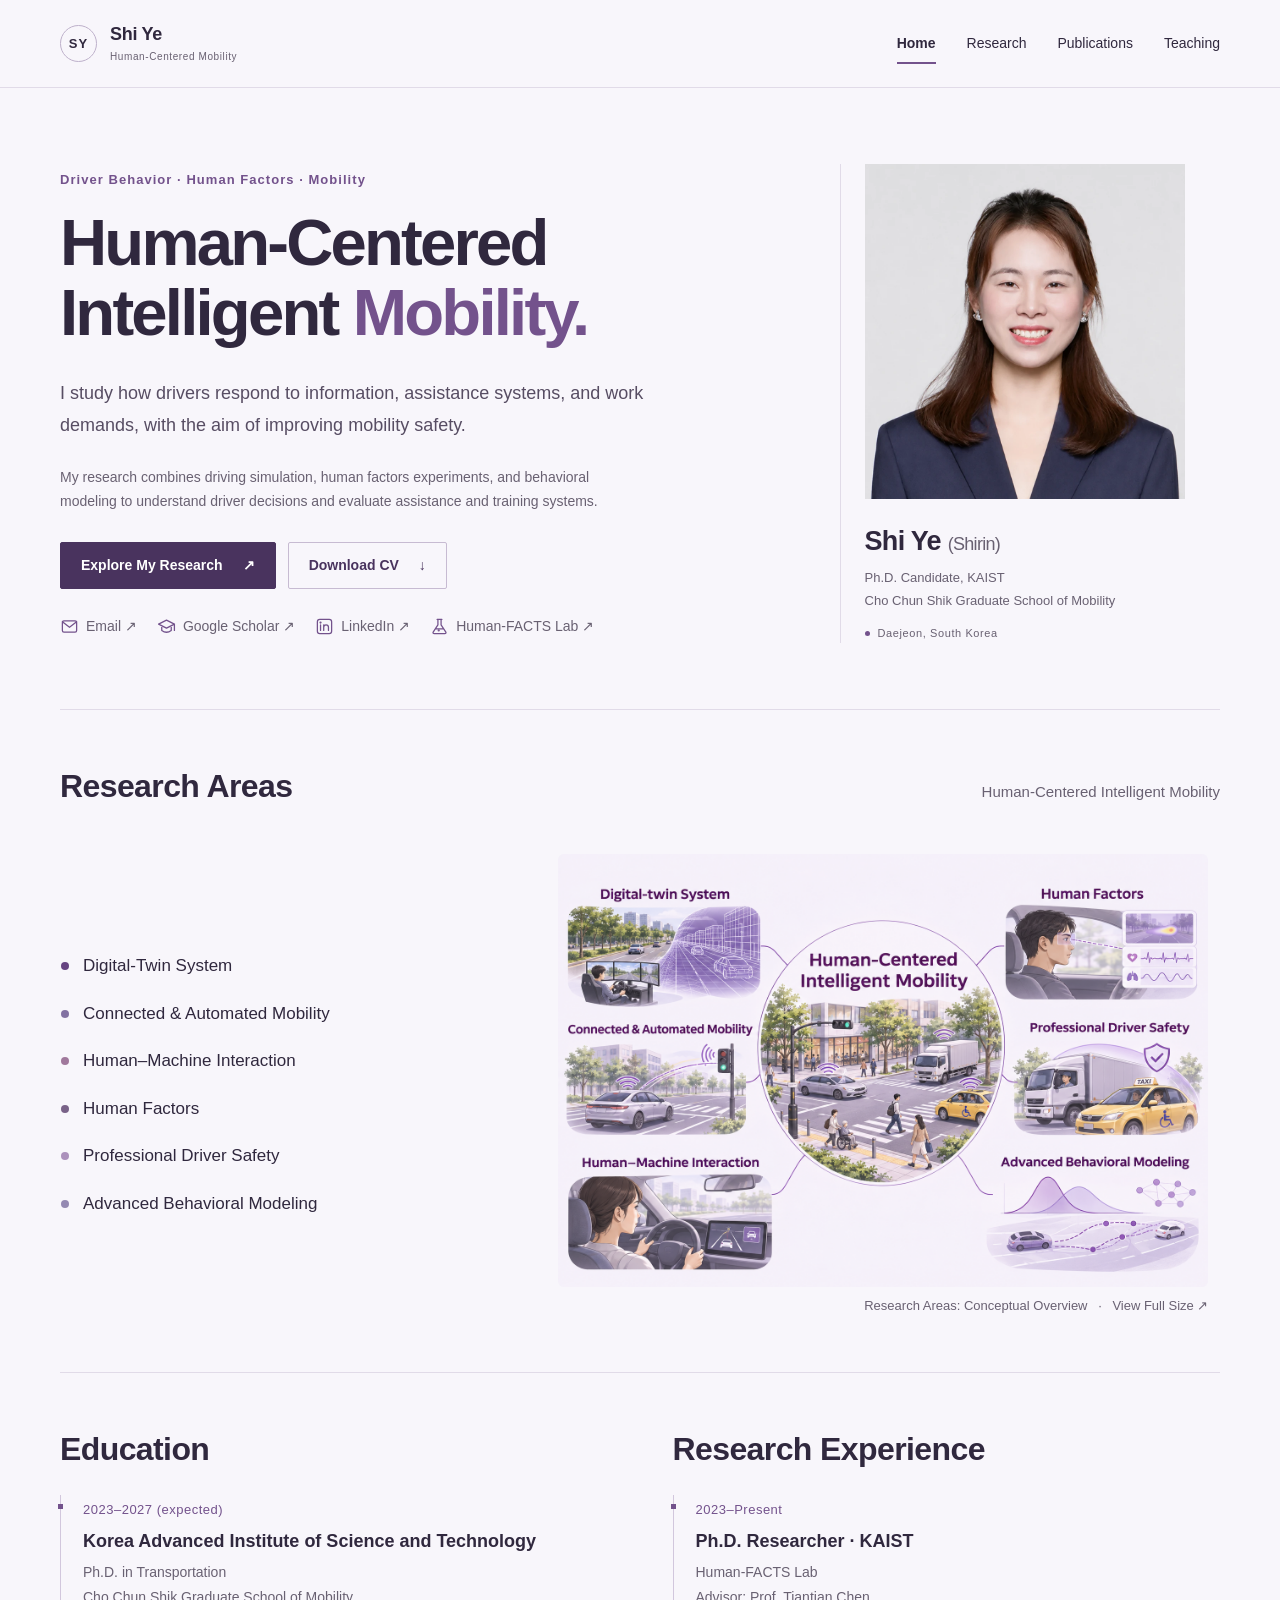
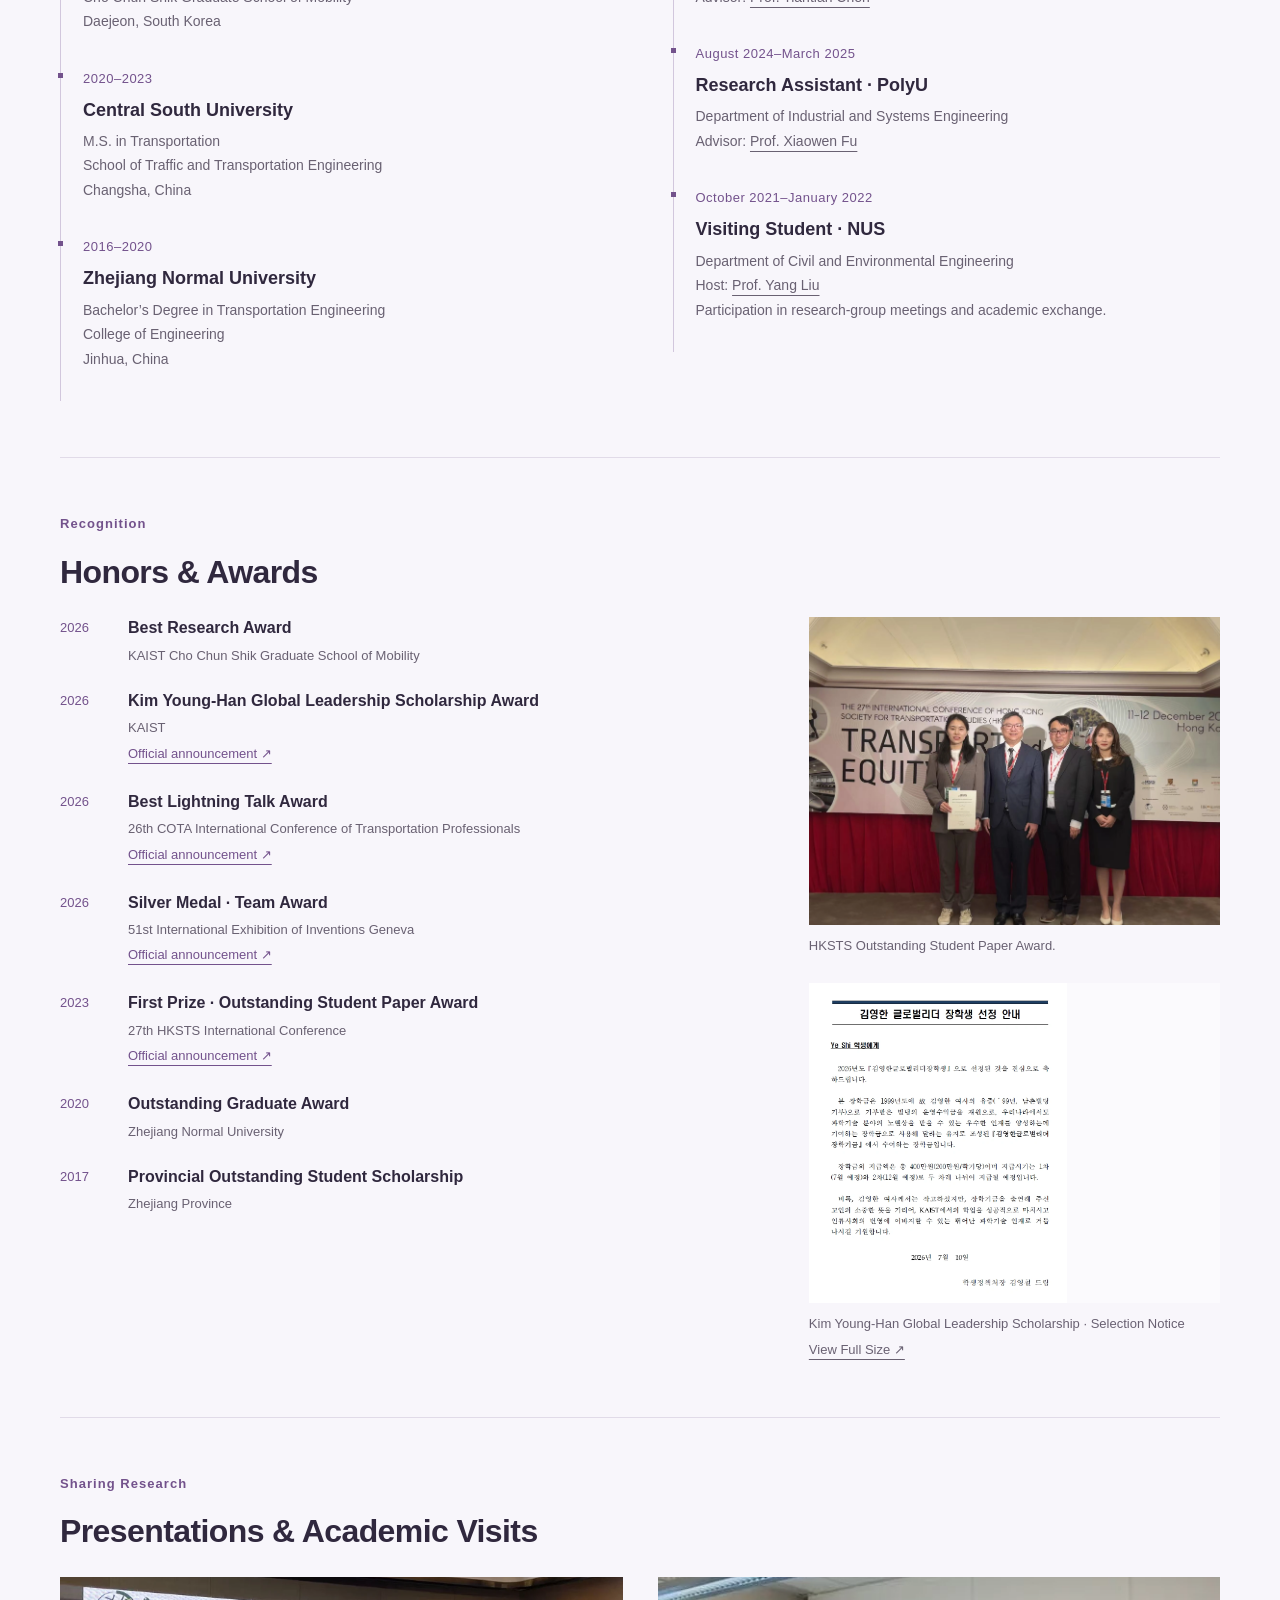
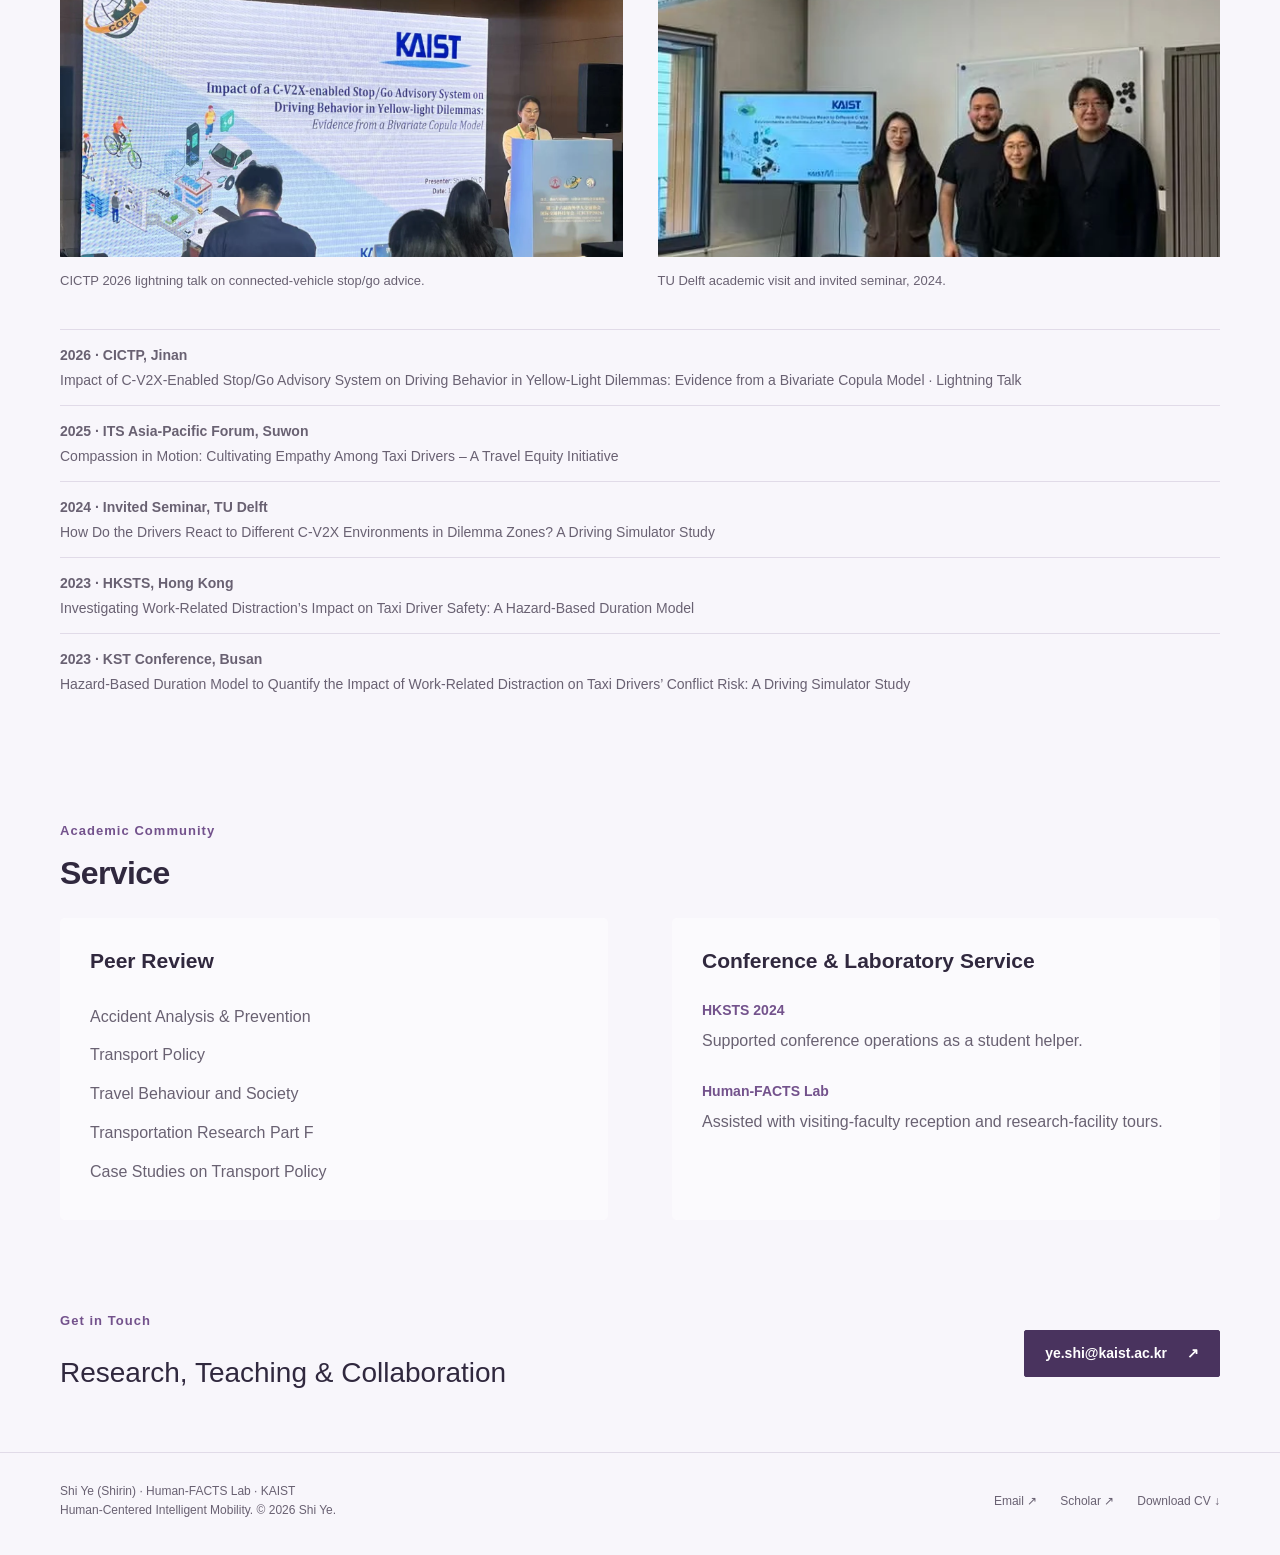
==== index.html @ b9cf2ae4 "Publish academic website" ====
<!doctype html>
<html lang="en"><head><meta charset="utf-8"><meta name="viewport" content="width=device-width,initial-scale=1"><meta name="description" content="Shi Ye (Shirin), Ph.D. candidate at KAIST. Research on driver behavior, human factors, driving simulation, and intelligent mobility."><meta name="theme-color" content="#49335e"><title>Human-Centered Intelligent Mobility | Shi Ye</title><link rel="icon" href="favicon.svg" type="image/svg+xml"><link rel="stylesheet" href="styles.css?v=20261110b"><script src="site.js?v=content20261110" defer></script></head><body><a href="#main" class="skip">Skip to content</a><header class="site-header"><div class="container nav-inner"><a class="brand" href="index.html" aria-label="Shi Ye — Home"><span class="brand-mark" aria-hidden="true">SY</span><span>Shi Ye <small>Human-Centered Mobility</small></span></a><button class="menu-toggle" aria-expanded="false" aria-controls="main-nav">Menu</button><nav class="nav-links" id="main-nav" aria-label="Main navigation"><a href="index.html" aria-current="page">Home</a><a href="research.html">Research</a><a href="publications.html">Publications</a><a href="teaching.html">Teaching</a></nav></div></header><main class="container" id="main">




<section class="hero"><div><p class="eyebrow">Driver Behavior · Human Factors · Mobility</p><h1>Human-Centered<br>Intelligent <span>Mobility.</span></h1><p class="lead">I study how drivers respond to information, assistance systems, and work demands, with the aim of improving mobility safety.</p><p class="context">My research combines driving simulation, human factors experiments, and behavioral modeling to understand driver decisions and evaluate assistance and training systems.</p><div class="actions"><a class="button" href="research.html">Explore My Research <span aria-hidden="true">↗</span></a><a class="button secondary" href="assets/documents/shi-ye-cv.pdf" download>Download CV <span aria-hidden="true">↓</span></a></div><div class="socials"><a href="mailto:ye.shi@kaist.ac.kr"><svg xmlns="http://www.w3.org/2000/svg" viewbox="0 0 24 24" fill="none" stroke="currentColor" stroke-width="1.6" stroke-linecap="round" stroke-linejoin="round" aria-hidden="true"><rect x="3" y="5" width="18" height="14" rx="2"></rect><path d="m3 6 9 7 9-7"></path></svg>Email ↗</a><a class="" href="https://scholar.google.com/citations?user=i1Y-JIEAAAAJ&amp;hl=zh-CN" target="_blank" rel="noopener noreferrer"><svg xmlns="http://www.w3.org/2000/svg" viewbox="0 0 24 24" fill="none" stroke="currentColor" stroke-width="1.6" stroke-linecap="round" stroke-linejoin="round" aria-hidden="true"><path d="m2 9 10-5 10 5-10 5-10-5Zm4 2v6c4 3 8 3 12 0v-6M22 9v8"></path></svg>Google Scholar ↗</a><a class="" href="https://www.linkedin.com/in/shi-ye-5174b0290/" target="_blank" rel="noopener noreferrer"><svg xmlns="http://www.w3.org/2000/svg" viewbox="0 0 24 24" fill="none" stroke="currentColor" stroke-width="1.6" stroke-linecap="round" stroke-linejoin="round" aria-hidden="true"><rect x="3" y="3" width="18" height="18" rx="3"></rect><path d="M7 10v7M11 17v-7m0 3c0-4 6-4 6 0v4"></path><circle cx="7" cy="7" r=".6"></circle></svg>LinkedIn ↗</a><a class="" href="https://human-facts.kaist.ac.kr/" target="_blank" rel="noopener noreferrer"><svg xmlns="http://www.w3.org/2000/svg" viewbox="0 0 24 24" fill="none" stroke="currentColor" stroke-width="1.6" stroke-linecap="round" stroke-linejoin="round" aria-hidden="true"><path d="M9 3h6M10 3v7L4 19c-.6 1 .1 2 1.3 2h13.4c1.2 0 1.9-1 1.3-2l-6-9V3M7 15h10"></path><circle cx="11" cy="17" r=".6"></circle></svg>Human-FACTS Lab ↗</a></div></div><aside class="profile"><div class="portrait-wrap"><img src="assets/images/portrait.webp" alt="Portrait of Shi Ye" class="" loading="eager" decoding="async"></div><div><h2>Shi Ye <span>(Shirin)</span></h2><p>Ph.D. Candidate, KAIST<br>Cho Chun Shik Graduate School of Mobility</p><p class="place"><span class="dot" aria-hidden="true"></span> Daejeon, South Korea</p></div></aside></section>




<section class="section research-areas" id="research-areas"><div class="research-areas-heading"><h2>Research Areas</h2><p>Human-Centered Intelligent Mobility</p></div><div class="research-overview-layout"><ul class="research-keywords"><li>Digital-Twin System</li><li>Connected &amp; Automated Mobility</li><li>Human–Machine Interaction</li><li>Human Factors</li><li>Professional Driver Safety</li><li>Advanced Behavioral Modeling</li></ul><figure class="research-concept"><a href="assets/images/research-areas-concept.png" target="_blank" aria-label="View research areas concept illustration at full size"><img src="assets/images/research-areas-concept.png" width="1536" height="1024" alt="Human-Centered Intelligent Mobility connects six research areas: Digital-Twin System, Connected &amp; Automated Mobility, Human–Machine Interaction, Human Factors, Professional Driver Safety, and Advanced Behavioral Modeling." loading="lazy" decoding="async"></a><figcaption>Research Areas: Conceptual Overview <span aria-hidden="true">·</span> <a href="assets/images/research-areas-concept.png" target="_blank">View Full Size ↗</a></figcaption></figure></div></section><section class="bio-columns" id="background"><div><h2>Education</h2><div class="cv-item"><time>2023–2027 (expected)</time><h3>Korea Advanced Institute of Science and Technology</h3><p>Ph.D. in Transportation<br>Cho Chun Shik Graduate School of Mobility<br>Daejeon, South Korea</p></div><div class="cv-item"><time>2020–2023</time><h3>Central South University</h3><p>M.S. in Transportation<br>School of Traffic and Transportation Engineering<br>Changsha, China</p></div><div class="cv-item"><time>2016–2020</time><h3>Zhejiang Normal University</h3><p>Bachelor’s Degree in Transportation Engineering<br>College of Engineering<br>Jinhua, China</p></div></div><div><h2>Research Experience</h2><div class="cv-item"><time>2023–Present</time><h3>Ph.D. Researcher · KAIST</h3><p>Human-FACTS Lab<br>Advisor: <a class="" href="https://scholar.google.com/citations?user=eM80MG4AAAAJ&amp;hl=zh-CN" target="_blank" rel="noopener noreferrer">Prof. Tiantian Chen</a></p></div><div class="cv-item"><time>August 2024–March 2025</time><h3>Research Assistant · PolyU</h3><p>Department of Industrial and Systems Engineering<br>Advisor: <a class="" href="https://scholar.google.com/citations?user=xgHasy0AAAAJ&amp;hl=en" target="_blank" rel="noopener noreferrer">Prof. Xiaowen Fu</a></p></div><div class="cv-item"><time>October 2021–January 2022</time><h3>Visiting Student · NUS</h3><p>Department of Civil and Environmental Engineering<br>Host: <a class="" href="https://cde.nus.edu.sg/cee/staff/liu-yang/" target="_blank" rel="noopener noreferrer">Prof. Yang Liu</a><br>Participation in research-group meetings and academic exchange.</p></div></div></section>




<section class="about-section"><p class="eyebrow">Recognition</p><h2>Honors &amp; Awards</h2><div class="award-layout"><div><div class="award"><time>2026</time><div><h3>Best Research Award</h3><p>KAIST Cho Chun Shik Graduate School of Mobility</p></div></div><div class="award"><time>2026</time><div><h3>Kim Young-Han Global Leadership Scholarship Award</h3><p>KAIST</p><a class="" href="https://mo.kaist.ac.kr/en/news_event/human-facts-labs-ye-shi-selected-as-kim-young-han-global-leader-scholar/" target="_blank" rel="noopener noreferrer">Official announcement ↗</a></div></div><div class="award"><time>2026</time><div><h3>Best Lightning Talk Award</h3><p>26th COTA International Conference of Transportation Professionals</p><a class="" href="https://mo.kaist.ac.kr/en/news_event/ye-shi-and-xu-zixuan-from-human-facts-lab-receive-best-lightning-talk-award-at-cictp-2026/" target="_blank" rel="noopener noreferrer">Official announcement ↗</a></div></div><div class="award"><time>2026</time><div><h3>Silver Medal · Team Award</h3><p>51st International Exhibition of Inventions Geneva</p><a class="" href="https://www.polyu.edu.hk/risud/news-and-events/news/2026/2026_03_17/" target="_blank" rel="noopener noreferrer">Official announcement ↗</a></div></div><div class="award"><time>2023</time><div><h3>First Prize · Outstanding Student Paper Award</h3><p>27th HKSTS International Conference</p><a class="" href="https://www.hksts.org/en/awards/1/" target="_blank" rel="noopener noreferrer">Official announcement ↗</a></div></div><div class="award"><time>2020</time><div><h3>Outstanding Graduate Award</h3><p>Zhejiang Normal University</p></div></div><div class="award"><time>2017</time><div><h3>Provincial Outstanding Student Scholarship</h3><p>Zhejiang Province</p></div></div></div><div class="award-evidence"><figure class="award-photo"><img src="assets/images/hksts.webp" alt="Shi Ye at the HKSTS Outstanding Student Paper Award presentation" class="" loading="lazy" decoding="async"><figcaption>HKSTS Outstanding Student Paper Award.</figcaption></figure><figure class="award-photo scholarship-photo"><a href="assets/images/kim-scholarship.webp" target="_blank"><img src="assets/images/kim-scholarship.webp" alt="KAIST notice of Ye Shi’s selection for the Kim Young-Han Global Leadership Scholarship" loading="lazy"></a><figcaption>Kim Young-Han Global Leadership Scholarship · Selection Notice <a href="assets/images/kim-scholarship.webp" target="_blank">View Full Size ↗</a></figcaption></figure></div></div></section>




<section class="about-section"><p class="eyebrow">Sharing Research</p><h2>Presentations &amp; Academic Visits</h2><div class="talk-grid"><figure><img src="assets/images/cota.webp" alt="Shi Ye presenting research on C-V2X stop/go advisory" class="" loading="lazy" decoding="async"><figcaption>CICTP 2026 lightning talk on connected-vehicle stop/go advice.</figcaption></figure><figure><img src="assets/images/delft.webp" alt="Academic visit to Delft University of Technology" class="" loading="lazy" decoding="async"><figcaption>TU Delft academic visit and invited seminar, 2024.</figcaption></figure></div><div class="talk-list"><p><strong>2026 · CICTP, Jinan</strong><br>Impact of C-V2X-Enabled Stop/Go Advisory System on Driving Behavior in Yellow-Light Dilemmas: Evidence from a Bivariate Copula Model · Lightning Talk</p><p><strong>2025 · ITS Asia-Pacific Forum, Suwon</strong><br>Compassion in Motion: Cultivating Empathy Among Taxi Drivers – A Travel Equity Initiative</p><p><strong>2024 · Invited Seminar, TU Delft</strong><br>How Do the Drivers React to Different C-V2X Environments in Dilemma Zones? A Driving Simulator Study</p><p><strong>2023 · HKSTS, Hong Kong</strong><br>Investigating Work-Related Distraction’s Impact on Taxi Driver Safety: A Hazard-Based Duration Model</p><p><strong>2023 · KST Conference, Busan</strong><br>Hazard-Based Duration Model to Quantify the Impact of Work-Related Distraction on Taxi Drivers’ Conflict Risk: A Driving Simulator Study</p></div></section>




<section class="about-section service-section" id="service"><p class="eyebrow">Academic Community</p><h2>Service</h2><div class="services"><div><h3>Peer Review</h3><ul><li>Accident Analysis &amp; Prevention</li><li>Transport Policy</li><li>Travel Behaviour and Society</li><li>Transportation Research Part F</li><li>Case Studies on Transport Policy</li></ul></div><div><h3>Conference &amp; Laboratory Service</h3><div class="service-entry"><h4>HKSTS 2024</h4><p>Supported conference operations as a student helper.</p></div><div class="service-entry"><h4>Human-FACTS Lab</h4><p>Assisted with visiting-faculty reception and research-facility tours.</p></div></div></div></section><section class="contact-strip"><div><p class="eyebrow">Get in Touch</p><h2>Research, Teaching &amp; Collaboration</h2></div><a class="button" href="mailto:ye.shi@kaist.ac.kr">ye.shi@kaist.ac.kr <span aria-hidden="true">↗</span></a></section></main><footer class="site-footer"><div class="container footer-inner"><div><p>Shi Ye (Shirin) · Human-FACTS Lab · KAIST</p><p>Human-Centered Intelligent Mobility. © 2026 Shi Ye.</p></div><div class="footer-links"><a href="mailto:ye.shi@kaist.ac.kr">Email ↗</a><a class="" href="https://scholar.google.com/citations?user=i1Y-JIEAAAAJ&amp;hl=zh-CN" target="_blank" rel="noopener noreferrer">Scholar ↗</a><a href="assets/documents/shi-ye-cv.pdf" download>Download CV ↓</a></div></div></footer></body></html>
---- styles.css ----
@charset "UTF-8";
:root{--ink:#30283e;--navy:#49335e;--muted:#696172;--teal:#73528c;--paper:#f8f6fb;--line:#e1dbe8;--wash:#eee8f3;--white:#fff;--max:1160px}
*{box-sizing:border-box}html{scroll-behavior:smooth;scroll-padding-top:110px}body{margin:0;background:var(--paper);color:var(--ink);font-family:"Segoe UI",Arial,sans-serif;font-size:16px;line-height:1.75;-webkit-font-smoothing:antialiased}a{color:inherit;text-underline-offset:5px}a:hover{color:var(--teal)}button,input{font:inherit}button,a,input{touch-action:manipulation}button{cursor:pointer}img,video{max-width:100%;display:block}button:focus-visible,a:focus-visible,input:focus-visible,summary:focus-visible{outline:3px solid var(--teal);outline-offset:5px}::selection{background:#ded0ee}.container{width:min(var(--max),calc(100% - 80px));margin:auto}.skip{position:fixed;top:-80px;left:20px;background:white;padding:10px;z-index:99}.skip:focus{top:10px}.site-header{height:88px;position:sticky;top:0;z-index:20;background:rgba(248,246,251,.97);border-bottom:1px solid var(--line);backdrop-filter:blur(14px)}.nav-inner{display:flex;align-items:center;justify-content:space-between;height:100%}.brand{display:flex;align-items:center;gap:13px;text-decoration:none;line-height:1.2;font-weight:650;font-size:18px;letter-spacing:-.3px}.brand-mark{height:37px;width:37px;display:grid;place-items:center;border:1px solid #bdb0ca;font-size:13px;letter-spacing:1px;border-radius:50%}.brand small{display:block;font-size:10px;letter-spacing:1.4px;font-weight:500;color:var(--muted);margin-top:5px}.nav-links{display:flex;gap:31px;align-items:center}.nav-links a{font-size:14px;text-decoration:none;position:relative;padding:11px 0}.nav-links a[aria-current=page]{font-weight:650}.nav-links a[aria-current=page]:after{content:"";position:absolute;height:2px;bottom:3px;left:0;right:0;background:var(--teal)}.menu-toggle{display:none;background:none;border:1px solid var(--line);padding:6px 13px}.eyebrow{font-size:11px;line-height:1.5;font-weight:650;letter-spacing:2.1px;text-transform:none;color:var(--teal);margin:0 0 24px}.hero{padding:76px 0 66px;display:grid;grid-template-columns:1.45fr .8fr;gap:90px;align-items:center}.hero h1{font-size:clamp(42px,5.1vw,68px);letter-spacing:-2.8px;line-height:1.08;font-weight:550;margin:0 0 28px}.hero h1 span{color:var(--teal)}.hero .lead{max-width:650px;font-size:18px;line-height:1.8;color:#574d63;margin-bottom:23px}.hero .context{font-size:14px;color:var(--muted);max-width:580px}.profile{position:relative;padding-left:24px;border-left:1px solid var(--line)}.portrait-wrap{background:#eee9f2;overflow:hidden;max-width:320px}.portrait-wrap img{width:100%;height:335px;object-fit:cover;object-position:50% 32%}.profile h2{font-size:27px;font-weight:550;letter-spacing:-.7px;margin:19px 0 2px}.profile h2 span{font-size:18px;color:var(--muted);font-weight:400}.profile p{font-size:13px;color:var(--muted);margin:0}.profile .place{display:flex;align-items:center;gap:8px;margin-top:11px;font-size:11px;letter-spacing:.6px}.dot{width:5px;height:5px;border-radius:50%;background:var(--teal)}.actions{display:flex;gap:12px;flex-wrap:wrap;margin-top:28px}.button{display:inline-flex;align-items:center;justify-content:center;gap:20px;padding:12px 20px;background:var(--navy);color:white;text-decoration:none;font-size:13px;font-weight:600;border:1px solid var(--navy);border-radius:2px}.button:hover{background:#634779;color:white}.button.secondary{background:transparent;color:var(--navy);border-color:#c7bbd2}.button.secondary:hover{background:var(--wash)}.socials{display:flex;gap:19px;flex-wrap:wrap;margin-top:27px}.socials a{font-size:12px;color:var(--muted);text-decoration:none}.socials a:hover{color:var(--teal)}.section{padding:72px 0;border-top:1px solid var(--line)}.section-head{display:flex;justify-content:space-between;align-items:flex-end;gap:32px;margin-bottom:35px}.section-head h2,.section-title{font-size:35px;line-height:1.25;font-weight:500;letter-spacing:-1px;margin:0}.section-head .eyebrow{margin-bottom:13px}.section-head p{color:var(--muted);max-width:420px;margin:0;font-size:15px}.text-link{font-size:13px;font-weight:600;text-decoration:none;display:inline-flex;gap:14px;align-items:center}.text-link span{color:var(--teal)}.threads{display:grid;grid-template-columns:repeat(3,1fr);gap:36px}.thread{padding-top:22px;border-top:2px solid #c8b6d8}.index{font-size:12px;color:var(--teal);font-weight:600;letter-spacing:1px}.thread h3{font-weight:550;font-size:21px;line-height:1.35;letter-spacing:-.35px;margin:17px 0 13px}.thread p{font-size:14px;color:var(--muted);margin:0 0 16px}.selected-grid{display:grid;grid-template-columns:repeat(3,1fr);gap:26px}.selected-card{text-decoration:none;display:flex;flex-direction:column}.selected-card .thumb{height:185px;overflow:hidden;background:var(--wash)}.selected-card img{width:100%;height:100%;object-fit:cover;transition:transform .4s}.selected-card:hover img{transform:scale(1.025)}.selected-card .meta{font-size:10px;letter-spacing:1.2px;text-transform:none;color:var(--teal);margin:20px 0 8px}.selected-card h3{font-size:22px;font-weight:550;letter-spacing:-.6px;line-height:1.35;margin:0 0 12px}.selected-card p{font-size:14px;color:var(--muted);margin:0 0 18px}.selected-card .text-link{margin-top:auto}.bridge{background:var(--navy);color:#fff;padding:56px;margin:0 0 72px;display:grid;grid-template-columns:1fr 1fr;gap:70px;position:relative}.bridge h2{font-size:27px;font-weight:450;line-height:1.35;margin:0 0 16px;letter-spacing:-.5px}.bridge p{font-size:14px;color:#cbd8de}.bridge .eyebrow{color:#8fd0cb}.bridge a:hover{color:#9cded7}.bridge .text-link span{color:#8fd0cb}.page-intro{padding:65px 0 42px;max-width:850px}.page-intro h1{font-size:58px;font-weight:500;letter-spacing:-2px;line-height:1.12;margin:0 0 23px}.page-intro .eyebrow{margin-bottom:19px}.page-intro p{font-size:19px;line-height:1.75;color:var(--muted);max-width:790px}.jump-links{display:flex;gap:10px;flex-wrap:wrap;padding:0 0 42px}.jump-links a{border:1px solid var(--line);padding:6px 14px;font-size:12px;text-decoration:none;background:white}.jump-links a:hover{border-color:var(--teal)}.research-section{border-top:1px solid var(--line);padding:55px 0 64px;scroll-margin-top:110px}.research-section>.eyebrow{margin-bottom:14px}.research-section>h2{font-size:36px;line-height:1.25;font-weight:500;letter-spacing:-.9px;margin:0 0 34px}.feature{display:grid;grid-template-columns:1.05fr 1fr;gap:48px;align-items:start;margin:0 0 48px}.feature.reverse .feature-media{order:2}.feature h3{font-weight:550;font-size:27px;letter-spacing:-.5px;line-height:1.35;margin:0 0 17px}.feature p,.copy p{font-size:15px;line-height:1.85;color:#62596d;margin:0 0 16px}.feature-media{margin:0;background:var(--wash)}.feature-media img{width:100%;object-fit:cover;max-height:390px}.feature-media figcaption{padding:12px 15px;color:var(--muted);font-size:11px;line-height:1.6;background:#f0ecf5}.contribution{border-left:2px solid var(--teal);padding-left:16px;margin:23px 0}.contribution strong{display:block;font-size:10px;letter-spacing:1.4px;text-transform:none;margin-bottom:5px;color:var(--teal)}.contribution p{font-size:13px;margin:0}.tag{font-size:10px;text-transform:none;letter-spacing:1px;color:var(--teal);border:1px solid #cfc0dc;padding:4px 8px;display:inline-block;margin-bottom:14px}.media-detail{border:1px solid var(--line);padding:12px 17px;margin:20px 0;background:white}.media-detail summary{font-size:13px;cursor:pointer}.media-detail img{margin:20px auto;max-height:620px;object-fit:contain}.media-detail p{font-size:12px;color:var(--muted)}.media-gallery{background:var(--wash);padding:27px;margin:30px 0 0}.gallery-head{display:flex;align-items:start;justify-content:space-between;gap:20px;margin-bottom:20px}.gallery-head h3{font-size:23px;line-height:1.4;letter-spacing:-.4px;margin:0;font-weight:550}.gallery-head p{font-size:13px;color:var(--muted);margin:7px 0 0;max-width:650px}.video-tabs{display:flex;flex-wrap:wrap;gap:7px;margin-bottom:18px}.video-tabs button{background:transparent;color:var(--muted);border:1px solid #cec3d8;font-size:12px;padding:8px 14px}.video-tabs button[aria-pressed=true]{background:var(--navy);color:white;border-color:var(--navy)}.media-gallery video{width:100%;max-height:540px;background:#0d1720;aspect-ratio:16/9;object-fit:contain}.video-caption{font-size:12px;color:var(--muted);margin:13px 0 0;min-height:23px}.video-caption b{font-weight:600;color:var(--ink)}.comparison{display:grid;grid-template-columns:1fr 1fr;gap:36px;align-items:center;margin-top:30px;padding:28px;border:1px solid var(--line)}.comparison h3{font-size:23px;font-weight:550;margin:0 0 12px}.comparison p{font-size:14px;color:var(--muted)}.comparison video{width:100%;max-height:300px;background:#101922;aspect-ratio:1/1;object-fit:contain}.collab-grid{display:grid;grid-template-columns:repeat(3,1fr);gap:25px}.collab-item{padding:24px 0;border-top:2px solid #c7b8d3}.collab-item h3{font-size:20px;font-weight:550;line-height:1.4;margin:0 0 12px}.collab-item p{font-size:14px;color:var(--muted)}.future{background:#eee7f4;padding:40px;display:grid;grid-template-columns:1fr 1fr;gap:48px}.future h3{font-size:26px;line-height:1.35;font-weight:500;letter-spacing:-.6px;margin:12px 0}.future p{font-size:15px;color:#62566f;margin-bottom:0}.pub-toolbar{display:flex;gap:22px;align-items:center;justify-content:space-between;border-top:1px solid var(--line);border-bottom:1px solid var(--line);padding:23px 0;margin-bottom:25px}.filter-buttons{display:flex;gap:6px;flex-wrap:wrap}.filter-buttons button{border:0;background:none;padding:7px 12px;font-size:13px;color:var(--muted)}.filter-buttons button[aria-pressed=true]{color:white;background:var(--navy)}.search-wrap{position:relative}.search-wrap input{padding:10px 13px;border:1px solid #cfc3da;background:white;font-size:13px;width:260px;max-width:100%;border-radius:0}.pub-count{font-size:12px;color:var(--muted)}.publication{display:grid;grid-template-columns:65px 1fr;gap:20px;padding:28px 0;border-bottom:1px solid var(--line)}.pub-year{font-size:13px;color:var(--teal);font-weight:650;padding-top:4px}.publication h3{font-size:19px;line-height:1.45;font-weight:550;letter-spacing:-.2px;margin:0 0 9px}.publication h3 a{text-decoration:none;color:var(--ink)}.publication h3 a:hover{color:var(--teal)}.pub-authors{font-size:13px;color:var(--muted);margin:0 0 5px}.pub-authors strong{color:var(--ink);font-weight:650}.pub-venue{font-size:13px;margin:0 0 8px}.pub-links{display:flex;gap:20px;align-items:center;flex-wrap:wrap}.pub-links a,.copy-citation{font-size:12px;color:var(--teal);text-decoration:none;background:none;border:0;padding:0}.journal-metrics{font-size:11px;color:var(--muted);margin-top:8px}.journal-metrics summary{cursor:pointer;width:max-content}.journal-metrics p{margin:7px 0 0}.pub-highlight{display:grid;grid-template-columns:repeat(2,1fr);gap:18px;margin:0 0 48px}.pub-highlight a{padding:24px;background:var(--wash);text-decoration:none;border-top:2px solid #9fbdb9}.pub-highlight h3{font-size:19px;line-height:1.4;margin:8px 0;font-weight:550}.pub-highlight p{font-size:13px;color:var(--muted);margin:0}.pub-highlight small{font-size:10px;letter-spacing:1px;color:var(--teal)}.empty{padding:40px;background:var(--wash);font-size:15px}.under-review{margin:50px 0 70px}.under-review h2{font-size:29px;font-weight:500}.under-review .publication{grid-template-columns:65px 1fr}.under-review .pub-year{font-size:11px}.teaching-hero{display:grid;grid-template-columns:1.1fr 1fr;gap:55px;align-items:center;padding-bottom:55px}.teaching-hero img{width:100%;height:320px;object-fit:cover}.teaching-hero h2{font-size:31px;font-weight:500;line-height:1.3;letter-spacing:-.7px;margin:0 0 20px}.teaching-hero p{font-size:15px;color:var(--muted)}.role{font-size:12px!important;color:var(--teal)!important;letter-spacing:.3px}.course{padding:47px 0;border-top:1px solid var(--line)}.course h2{font-size:29px;font-weight:500;line-height:1.3;letter-spacing:-.5px;margin:0 0 9px}.course>p{max-width:820px;color:var(--muted)}.timeline{display:grid;grid-template-columns:repeat(4,1fr);margin:38px 0;gap:22px}.timeline>div{padding:20px 0;border-top:2px solid #92b6b1}.timeline h3{font-size:18px;font-weight:550;margin:12px 0}.timeline p{font-size:13px;color:var(--muted);margin:0}.support{background:var(--wash);padding:16px 21px;font-size:13px!important}.mentor-links{display:grid;grid-template-columns:1fr 1fr;gap:22px;margin:27px 0}.mentor-links a,.mentor-links>div{border:1px solid var(--line);padding:22px;text-decoration:none;font-size:16px;line-height:1.5}.mentor-links small{display:block;color:var(--teal);font-size:10px;letter-spacing:1px;margin-bottom:8px}.about-intro{display:grid;grid-template-columns:1.4fr .7fr;gap:70px;padding-bottom:54px}.about-intro p{color:var(--muted);font-size:16px;margin-top:0}.cv-panel{background:var(--navy);color:white;padding:27px}.cv-panel h2{font-size:24px;font-weight:500;margin:0 0 9px}.cv-panel p{font-size:13px;color:#d1dfe5}.cv-panel .button{border-color:#8ba2ae;background:transparent;margin-top:8px}.bio-columns{display:grid;grid-template-columns:1fr 1fr;gap:65px;padding:50px 0;border-top:1px solid var(--line)}.bio-columns h2,.about-section h2{font-size:30px;font-weight:500;letter-spacing:-.7px;margin:0 0 28px}.cv-item{border-left:1px solid #d2c7dd;padding:0 0 27px 22px;position:relative}.cv-item:before{content:"";width:5px;height:5px;background:var(--teal);position:absolute;left:-3px;top:9px}.cv-item time{font-size:11px;color:var(--teal);letter-spacing:.5px}.cv-item h3{font-size:18px;font-weight:550;line-height:1.4;margin:6px 0}.cv-item p{font-size:13px;color:var(--muted);margin:3px 0}.about-section{padding:45px 0;border-top:1px solid var(--line)}.award-layout{display:grid;grid-template-columns:1.35fr .8fr;gap:55px}.award{display:grid;grid-template-columns:50px 1fr;gap:18px;margin-bottom:24px}.award time{font-size:12px;color:var(--teal)}.award h3{font-size:16px;font-weight:550;line-height:1.4;margin:0 0 5px}.award p{font-size:12px;color:var(--muted);margin:0}.award a{font-size:11px;color:var(--teal)}.award-photo{margin:0}.award-photo img{width:100%}.award-photo figcaption{font-size:11px;color:var(--muted);padding-top:10px}.talk-grid{display:grid;grid-template-columns:1fr 1fr;gap:35px}.talk-grid figure{margin:0}.talk-grid img{width:100%;height:280px;object-fit:cover}.talk-grid figcaption{font-size:12px;color:var(--muted);padding:13px 0}.talk-list{margin:25px 0 0;border-top:1px solid var(--line)}.talk-list p{font-size:14px;color:var(--muted);padding:13px 0;margin:0;border-bottom:1px solid var(--line)}.services{display:grid;grid-template-columns:1.1fr 1fr;gap:60px}.services h3{font-size:20px;font-weight:550;margin:0 0 12px}.services p,.services li{font-size:14px;color:var(--muted)}.services ul{padding-left:20px}.contact-strip{display:flex;align-items:center;justify-content:space-between;gap:25px;padding:35px 0 55px}.contact-strip h2{font-size:28px;font-weight:500;margin:0}.site-footer{border-top:1px solid var(--line);padding:29px 0 34px}.footer-inner{display:flex;align-items:center;justify-content:space-between;gap:20px}.site-footer p{font-size:11px;color:var(--muted);margin:0}.footer-links{display:flex;gap:23px}.footer-links a{font-size:12px;text-decoration:none;color:var(--muted)}[hidden]{display:none!important}.sr-only{position:absolute;width:1px;height:1px;padding:0;margin:-1px;overflow:hidden;clip:rect(0,0,0,0);white-space:nowrap;border:0}.toast{position:fixed;bottom:24px;left:50%;transform:translateX(-50%);background:var(--navy);color:white;padding:11px 22px;font-size:13px;z-index:50;border-radius:2px}
@media(min-width:1440px){.hero{padding-top:90px;padding-bottom:85px}.portrait-wrap img{height:365px}}
@media(max-width:1000px){.container{width:calc(100% - 48px)}.hero{gap:42px;grid-template-columns:1.2fr .8fr}.hero h1{font-size:52px}.portrait-wrap img{height:310px}.nav-links{gap:21px}.feature{gap:30px}.threads{gap:22px}.bridge{padding:38px;gap:35px}.selected-card .thumb{height:160px}.pub-toolbar{align-items:start;flex-direction:column}.about-intro{gap:30px}.talk-grid img{height:240px}}
@media(max-width:720px){html{scroll-padding-top:92px}.container{width:calc(100% - 40px)}.site-header{height:74px}.brand{font-size:16px}.brand small{font-size:9px}.brand-mark{height:32px;width:32px;font-size:11px}.menu-toggle{display:block;font-size:12px}.nav-links{display:none;position:absolute;left:0;right:0;top:74px;padding:18px 25px 25px;background:var(--paper);border-bottom:1px solid var(--line);flex-direction:column;align-items:stretch;gap:2px}.nav-links.open{display:flex}.nav-links a{padding:11px 0}.hero{padding:43px 0 45px;grid-template-columns:1fr;gap:38px}.hero h1{font-size:46px;letter-spacing:-2px}.hero .lead{font-size:16px}.hero .context{font-size:13px}.hero .eyebrow{font-size:10px;letter-spacing:1.6px}.profile{display:grid;grid-template-columns:125px 1fr;gap:20px;align-items:center;padding:0;border:0}.portrait-wrap img{height:156px;object-position:center 24%}.profile h2{font-size:23px;margin:0 0 6px}.profile h2 span{display:block;font-size:15px;margin-top:3px}.profile p{font-size:11px}.profile .place{font-size:10px}.section{padding:43px 0}.section-head{align-items:start;flex-direction:column;gap:15px;margin-bottom:28px}.section-head h2,.section-title{font-size:29px}.threads{grid-template-columns:1fr;gap:25px}.thread{display:grid;grid-template-columns:30px 1fr;gap:5px 13px;padding-top:18px}.thread .index{grid-row:1/4;margin-top:5px}.thread h3{margin:0 0 5px;font-size:21px}.thread p{grid-column:2;margin-bottom:7px}.thread a{grid-column:2}.selected-grid{grid-template-columns:1fr;gap:33px}.selected-card .thumb{height:auto;aspect-ratio:1.7}.selected-card .meta{margin-top:14px}.selected-card h3{font-size:23px}.bridge{padding:27px;grid-template-columns:1fr;gap:30px;margin-bottom:45px}.bridge h2{font-size:25px}.page-intro{padding:43px 0 26px}.page-intro h1{font-size:43px;letter-spacing:-1.5px}.page-intro p{font-size:16px}.jump-links{padding-bottom:28px;gap:7px}.jump-links a{padding:5px 10px;font-size:11px}.research-section{padding:37px 0 42px}.research-section>h2{font-size:29px}.feature{grid-template-columns:1fr;gap:24px;margin-bottom:36px}.feature.reverse .feature-media{order:0}.feature h3{font-size:25px}.feature p{font-size:14px}.feature-media img{max-height:330px}.media-gallery{padding:16px;margin-top:23px}.gallery-head h3{font-size:21px}.video-tabs{gap:6px}.video-tabs button{font-size:11px;padding:7px 9px}.media-gallery video{min-height:180px}.video-caption{font-size:11px}.comparison{padding:18px;grid-template-columns:1fr;gap:18px}.comparison video{max-height:320px}.collab-grid{grid-template-columns:1fr;gap:5px}.future{padding:25px;grid-template-columns:1fr;gap:30px}.future h3{font-size:24px}.pub-highlight{grid-template-columns:1fr;gap:12px;margin-bottom:30px}.pub-toolbar{gap:15px}.filter-buttons{gap:3px}.filter-buttons button{padding:7px 8px;font-size:12px}.search-wrap{width:100%}.search-wrap input{width:100%}.publication{grid-template-columns:1fr;gap:6px;padding:25px 0}.publication h3{font-size:18px}.pub-year{font-size:11px}.under-review .publication{grid-template-columns:1fr}.teaching-hero{grid-template-columns:1fr;gap:25px}.teaching-hero img{height:240px}.teaching-hero h2{font-size:27px}.course{padding:33px 0}.course h2{font-size:26px}.timeline{grid-template-columns:1fr 1fr;gap:15px}.timeline h3{font-size:17px}.timeline p{font-size:12px}.mentor-links{grid-template-columns:1fr}.about-intro{grid-template-columns:1fr;gap:24px}.bio-columns{grid-template-columns:1fr;gap:22px;padding:36px 0}.award-layout{grid-template-columns:1fr;gap:20px}.award-photo{max-width:460px}.talk-grid{grid-template-columns:1fr;gap:25px}.talk-grid img{height:auto;max-height:340px;object-fit:contain;background:var(--wash)}.services{grid-template-columns:1fr;gap:20px}.about-section{padding:34px 0}.contact-strip{align-items:start;flex-direction:column}.contact-strip h2{font-size:24px}.footer-inner{align-items:start;flex-direction:column;gap:16px}.footer-links{gap:20px}.socials{gap:17px}.button{padding:11px 16px;font-size:12px}}
@media(prefers-reduced-motion:reduce){html{scroll-behavior:auto}*,*:before,*:after{transition:none!important;animation:none!important}}


/* Revision 2 */
.research-areas ul{display:flex;flex-wrap:wrap;gap:12px 28px;list-style:none;padding:0;margin:28px 0 0;max-width:950px}.research-areas li{border-left:2px solid var(--accent,#73528c);padding-left:14px;font-size:17px}.platform-framework{margin:32px 0 24px}.platform-framework img{display:block;width:100%;height:auto;background:white}.platform-framework figcaption,.future-image figcaption,.road-overview figcaption{font-size:13px;color:var(--muted);padding-top:10px}.platform-copy{max-width:800px}.platform-copy h3{display:none}.platform-copy .contribution{margin-bottom:24px}.future-image{margin:24px 0}.future-image img{width:100%;height:185px;object-fit:cover}.road-overview{margin:28px 0}.road-overview img{width:100%;max-height:390px;object-fit:cover}.page-title{padding-top:65px;margin-bottom:24px}.course{max-width:900px}.brand small{letter-spacing:.06em}.eyebrow{letter-spacing:.08em}.research-areas{padding-bottom:55px}.bio-columns{padding-top:45px}@media(max-width:600px){.future-image img{height:auto}.research-areas li{font-size:15px}.page-title{padding-top:40px}}

/* Revision 3 */
.ta-photo{margin:30px 0 0;max-width:760px}.ta-photo img{width:100%;height:auto;display:block}.ta-photo figcaption{font-size:13px;color:var(--muted);margin-top:12px}


/* Academic service layout */
.service-section{border-top:0;padding:64px 0 52px}.service-section>.eyebrow{margin-bottom:12px}.service-section>h2{margin-bottom:32px}.services{grid-template-columns:1fr 1fr;gap:64px}.services>div{padding:28px 30px;background:rgba(255,255,255,.52);border-radius:5px}.services h3{font-size:20px;line-height:1.4;margin:0 0 22px}.services ul{list-style:none;padding:0;margin:0}.services li{padding:5px 0;line-height:1.65}.service-entry+.service-entry{margin-top:23px}.service-entry h4{font-size:14px;font-weight:600;color:var(--teal);margin:0 0 5px}.service-entry p{margin:0;line-height:1.75}@media(max-width:720px){.service-section{padding:40px 0 32px}.services{grid-template-columns:1fr;gap:18px}.services>div{padding:24px}.services h3{font-size:19px;margin-bottom:17px}}
.talk-list p:last-child{border-bottom:0}

/* Research areas concept illustration */
.research-areas{padding:54px 0 60px}.research-areas-heading{display:flex;align-items:baseline;justify-content:space-between;gap:24px;margin-bottom:28px}.research-areas-heading h2{font-size:32px;font-weight:500;letter-spacing:-.7px;line-height:1.3;margin:0}.research-areas-heading p{font-size:15px;color:var(--muted);margin:0}.research-concept{max-width:1080px;margin:0 auto}.research-concept>a{display:block;border-radius:6px;overflow:hidden}.research-concept img{width:100%;height:auto}.research-concept figcaption{text-align:right;font-size:11px;color:var(--muted);margin-top:12px}.research-concept figcaption span{margin:0 7px}.research-concept figcaption a{text-decoration:none}@media(max-width:720px){.research-areas{padding:36px 0 38px}.research-areas-heading{display:block;margin-bottom:20px}.research-areas-heading h2{font-size:28px}.research-areas-heading p{font-size:13px;margin-top:7px}.research-concept figcaption{font-size:11px}}

/* Compact research overview: reserve space for navigation and heading */
.research-areas{padding:24px 0 26px}.research-areas-heading{margin-bottom:16px}.research-concept{width:min(100%,780px,calc((100svh - 245px) * 1.5));margin-inline:auto}.research-concept figcaption{margin-top:8px}@media(max-width:720px){.research-areas{padding:24px 0}.research-areas-heading{margin-bottom:14px}.research-concept{width:min(100%,calc((100svh - 270px) * 1.5))}}

/* Text-first research overview and quiet page gutters */
.research-overview-layout{display:grid;grid-template-columns:.8fr 1.2fr;gap:38px;align-items:center}.research-areas ul.research-keywords{display:grid;gap:0;list-style:none;padding:0;margin:0}.research-areas .research-keywords li{font-size:17px;line-height:1.5;padding:11px 0 11px 18px;border-left:2px solid #d7c6e5;margin:0}.research-overview-layout .research-concept{width:100%;max-width:650px;margin:0 auto}.research-areas{padding:30px 0 34px}.research-areas-heading{margin-bottom:22px}.socials{gap:14px 20px}.socials a{display:inline-flex;align-items:center;gap:7px;white-space:nowrap}.socials svg{width:19px;height:19px;flex-shrink:0;color:var(--teal)}
@media(min-width:1400px){body{background:linear-gradient(to right,#fcfbfe 0, #f8f6fb calc(50% - 650px),#f8f6fb calc(50% + 650px),#fcfbfe 100%)}.site-header{background:rgba(250,248,253,.97)}}
@media(max-width:720px){.research-overview-layout{grid-template-columns:1fr;gap:20px}.research-areas ul.research-keywords{grid-template-columns:1fr 1fr;gap:8px 12px}.research-areas .research-keywords li{font-size:13px;padding:5px 0 5px 10px}.research-overview-layout .research-concept{width:min(100%,440px)}.research-areas-heading{margin-bottom:18px}.socials{gap:12px 18px}.socials a{font-size:12px}}

/* User-selected research media, November 2026 */
.feature.study-overview{display:flex;flex-direction:column;gap:24px}.study-overview .feature-media{width:100%;order:0!important}.study-overview .feature-media img{width:100%;height:auto;max-height:none;object-fit:contain}.study-overview>div{max-width:850px}.road-overview img{max-height:none;object-fit:contain}.future-image img{height:auto;object-fit:contain;background:white}.award-evidence{display:grid;gap:26px;align-content:start}.scholarship-photo img{max-height:320px;object-fit:contain;object-position:left;background:rgba(255,255,255,.4)}.scholarship-photo figcaption a{display:block;margin-top:5px}.platform-framework img{height:auto}
#truck .feature-media img{height:auto;max-height:none;object-fit:contain}

/* Research area markers */
.research-areas .research-keywords li{border-left:0;position:relative;padding-left:23px}.research-keywords li:before{content:'';position:absolute;left:1px;top:calc(11px + .75em - 4px);width:8px;height:8px;border-radius:50%;background:var(--area-color,#73528c)}.research-keywords li:nth-child(1){--area-color:#674482}.research-keywords li:nth-child(2){--area-color:#8271a2}.research-keywords li:nth-child(3){--area-color:#a0789c}.research-keywords li:nth-child(4){--area-color:#796288}.research-keywords li:nth-child(5){--area-color:#ac91bc}.research-keywords li:nth-child(6){--area-color:#9489b2}@media(max-width:720px){.research-areas .research-keywords li{padding-left:17px}.research-keywords li:before{width:6px;height:6px;top:calc(5px + .75em - 3px)}}


/* Research page hierarchy: overview, sections, text-first studies */
.research-page .jump-links{display:grid;grid-template-columns:repeat(3,1fr);gap:0 30px;padding:0 0 38px;max-width:1040px}.research-page .jump-links a{display:flex;align-items:center;gap:13px;background:transparent;border:0;border-bottom:1px solid var(--line);padding:15px 0;font-size:14px;font-weight:500;line-height:1.5}.topic-number{color:var(--teal);font-size:12px;letter-spacing:.06em}.research-page .jump-links a:hover{color:var(--teal);border-bottom-color:var(--teal)}.research-page .research-section{padding:44px 0 54px;border-top:2px solid #cfc0dd}.research-page .research-section>.eyebrow{display:flex;align-items:center;gap:14px;font-size:16px;letter-spacing:.02em;margin:0 0 20px;color:var(--navy)}.section-number{display:inline-flex;align-items:center;justify-content:center;width:39px;height:39px;flex-shrink:0;background:#e9e0f0;color:var(--navy);border-radius:3px;font-size:16px;letter-spacing:0}.research-page .research-section>h2{margin-bottom:28px}.research-page .feature.research-study{display:flex;flex-direction:column;gap:27px;background:rgba(255,255,255,.62);border:1px solid #e6deed;border-radius:4px;padding:30px;margin:30px 0 36px}.research-page .research-study>div{max-width:950px;order:0}.research-page .research-study .feature-media{order:1!important;width:100%;margin:0}.research-page .research-study .feature-media img{height:auto;max-height:none;object-fit:contain}.research-page .research-study h3{font-size:28px;margin:0 0 17px;line-height:1.3}.research-page .research-study .contribution{margin:18px 0}.research-page .contribution strong{font-size:12px;letter-spacing:.04em}.research-page .feature-media figcaption{padding:11px 14px;background:#f1edf6}.research-page #truck .feature-media{max-width:720px;align-self:center}.research-page #truck .feature-media img{max-height:650px;object-fit:contain}.research-page .collab-item{background:rgba(255,255,255,.5);padding:24px;border-top:2px solid #cfc0dd}.research-page .future{border-radius:4px}
@media(max-width:720px){.research-page .jump-links{grid-template-columns:1fr 1fr;gap:0 17px;padding-bottom:26px}.research-page .jump-links a{font-size:12px;gap:8px;padding:12px 0}.research-page .research-section{padding:32px 0}.research-page .research-section>.eyebrow{font-size:14px;gap:10px}.section-number{width:32px;height:32px;font-size:14px}.research-page .feature.research-study{padding:18px;gap:20px;margin:22px 0 28px}.research-page .research-study h3{font-size:24px}}

/* Natural headings and aligned research prose */
.research-page .platform-copy,.research-page .research-study>div,.research-page .copy{width:100%;max-width:none}.research-page .research-section p:not(.eyebrow):not(.video-caption){text-align:justify;text-align-last:left;hyphens:auto}.research-page .page-intro>p:not(.eyebrow){text-align:justify;text-align-last:left;hyphens:auto}.research-page .gallery-head p{max-width:none}.research-page .research-study h3{text-align:left;text-indent:0;width:100%;max-width:none}.research-page .future h3{text-align:left}.research-page .research-section p{overflow-wrap:break-word}

/* Shared typography and spacing audit — November 2026.
   Paper titles retain their published capitalization; UI headings use title case. */
:root{--type-body:16px;--type-small:14px;--type-caption:13px;--section-space:56px}
h1,h2,h3{font-family:inherit;text-transform:none;text-align:left}
.page-intro{padding:64px 0 40px}
.page-intro h1,.page-intro .page-title{font-size:56px;font-weight:550;line-height:1.15;letter-spacing:-1.5px;margin:0 0 24px}
.eyebrow{font-size:13px;letter-spacing:.08em;line-height:1.5;margin-bottom:18px}
.section,.bio-columns,.about-section,.course{padding-top:var(--section-space);padding-bottom:var(--section-space)}
.research-areas-heading h2,.bio-columns h2,.about-section h2,.course h2,.section-title,.section-head h2,.research-section>h2{font-size:32px;line-height:1.3;font-weight:550;letter-spacing:-.6px;margin-top:0;margin-bottom:24px}
.research-page .research-section{padding:var(--section-space) 0}
.research-page .research-study h3,.feature h3,.gallery-head h3,.comparison h3,.future h3{font-size:26px;line-height:1.35;font-weight:550;letter-spacing:-.35px}
.collab-item h3,.services h3{font-size:21px;line-height:1.4;font-weight:550}
.feature p,.copy p,.platform-copy p,.comparison p,.future p,.collab-item p,.gallery-head p,.course>p,.services p,.services li{font-size:var(--type-body);line-height:1.8;color:var(--muted)}
.feature p,.copy p,.platform-copy p,.course>p{margin-top:0;margin-bottom:18px}
.contribution p,.research-page .contribution p{font-size:var(--type-small);line-height:1.75;margin-bottom:0}
.contribution strong,.research-page .contribution strong{font-size:13px;line-height:1.5;letter-spacing:.04em;margin-bottom:6px}
figcaption,.feature-media figcaption,.platform-framework figcaption,.future-image figcaption,.road-overview figcaption,.award-photo figcaption,.talk-grid figcaption,.ta-photo figcaption,.research-concept figcaption,.video-caption{font-size:var(--type-caption);line-height:1.65;color:var(--muted)}
.video-tabs button,.filter-buttons button,.search-wrap input,.button,.text-link,.socials a{font-size:var(--type-small);line-height:1.5}
.video-tabs button,.filter-buttons button{min-height:40px}
.publication{padding:30px 0;gap:24px}
.publication h3{font-size:21px;line-height:1.45;font-weight:550;margin-bottom:12px}
.pub-authors,.pub-venue,.pub-year,.cv-item p,.talk-list p{font-size:14px;line-height:1.75}
.pub-links a,.copy-citation,.journal-metrics,.pub-count,.cv-item time,.award p,.award a,.award time{font-size:13px;line-height:1.65}
.pub-links{gap:12px 22px;margin-top:12px}
.journal-metrics summary{max-width:100%}
.role{font-size:14px!important;line-height:1.65}
.site-footer p,.footer-links a{font-size:12px;line-height:1.6}
.footer-inner{flex-wrap:wrap}
.research-page .jump-links{max-width:none}
.research-page .jump-links a{font-size:14px}
.feature>div,.future>article,.collab-item,.bio-columns>div,.award-layout>div,.services>div{min-width:0}
@media(max-width:720px){
 :root{--section-space:36px}
 .page-intro{padding:40px 0 28px}
 .page-intro h1,.page-intro .page-title{font-size:40px;letter-spacing:-1px}
 .hero .eyebrow{font-size:12px;letter-spacing:.04em}
 .research-areas-heading h2,.bio-columns h2,.about-section h2,.course h2,.section-title,.section-head h2,.research-section>h2{font-size:27px;line-height:1.3;margin-bottom:20px}
 .research-page .research-study h3,.feature h3,.gallery-head h3,.comparison h3,.future h3{font-size:23px}
 .research-page .jump-links a{font-size:13px}
 .publication{gap:12px;padding:25px 0}
 .publication h3{font-size:19px}
 .collab-item p,.future p,.comparison p{hyphens:auto;overflow-wrap:break-word}
 .research-page .research-section p{hyphens:auto}
 .site-footer{padding:24px 0}
 .socials a{font-size:13px}
}
@media(prefers-reduced-motion:reduce){html{scroll-behavior:auto}}

.publication-intro .pub-count{font-size:14px;line-height:1.75;margin:0}.course h2{margin-bottom:12px}.course .role{margin-bottom:24px}
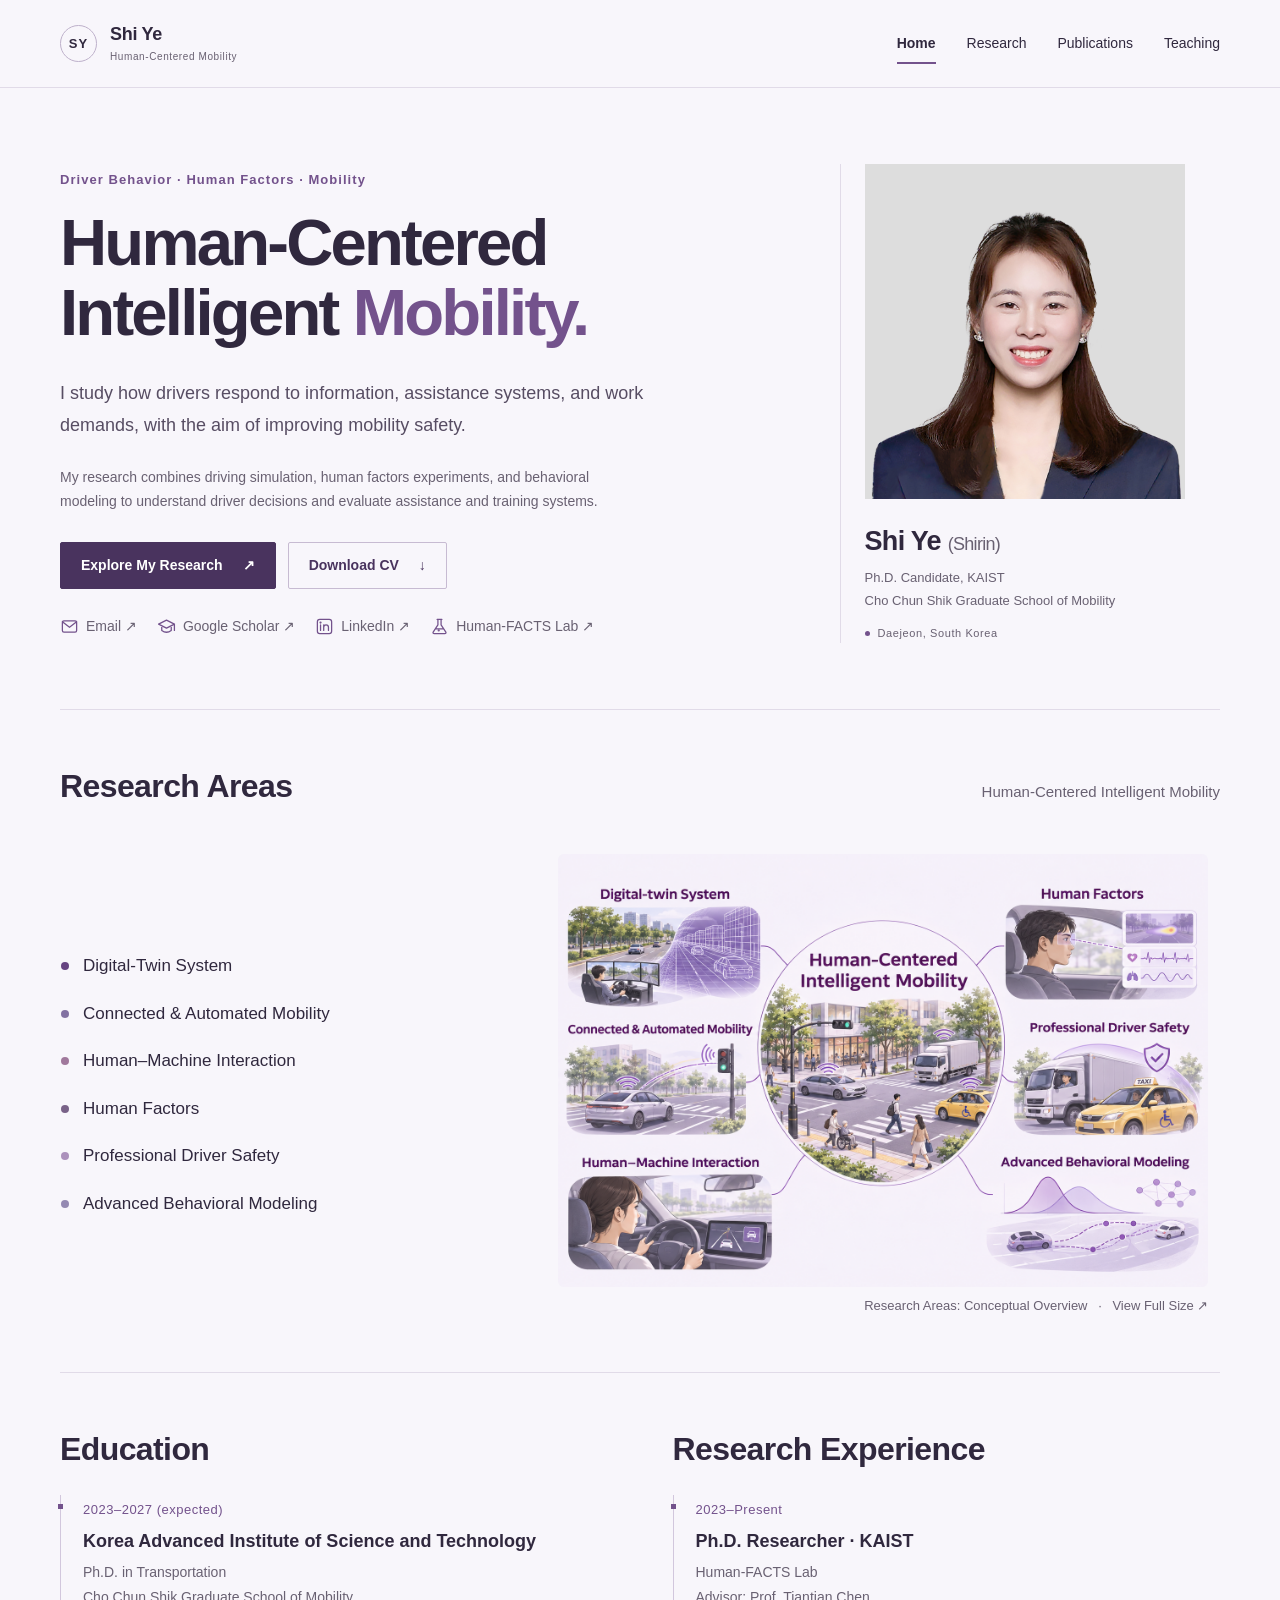
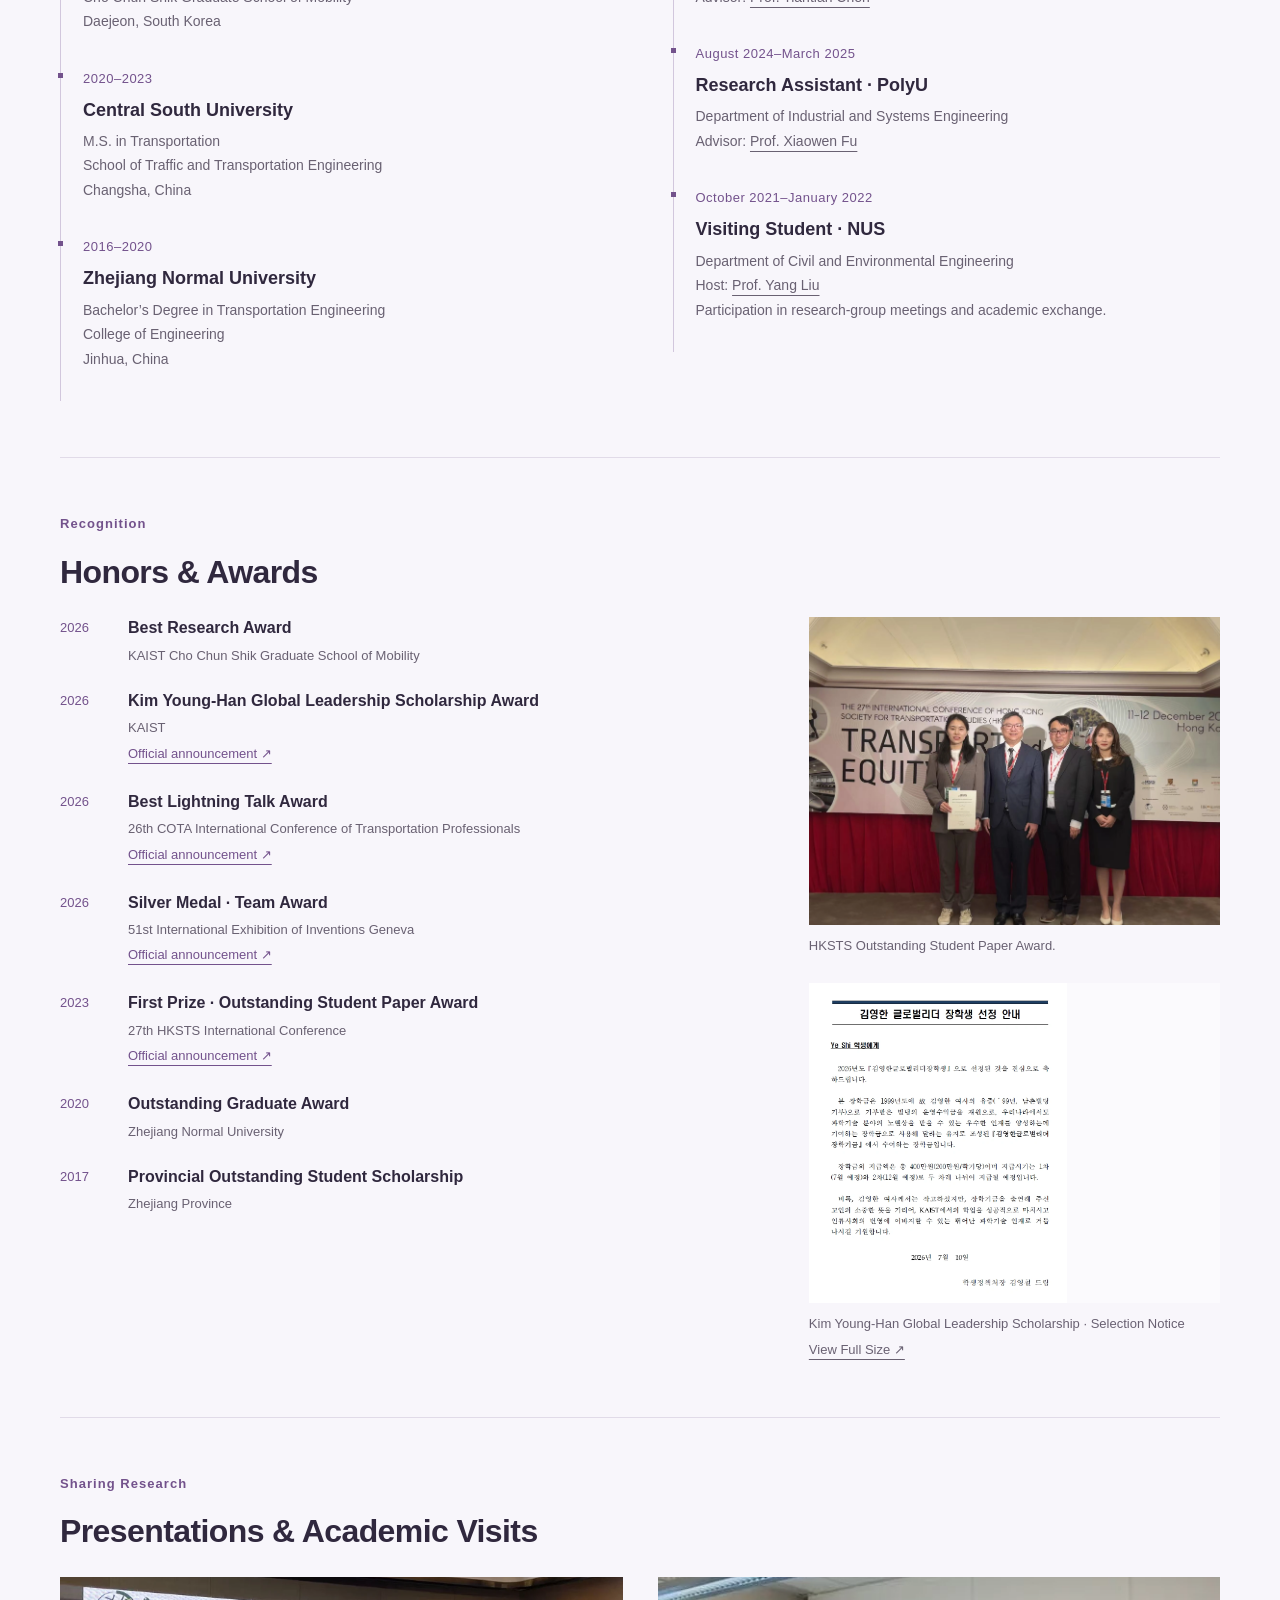
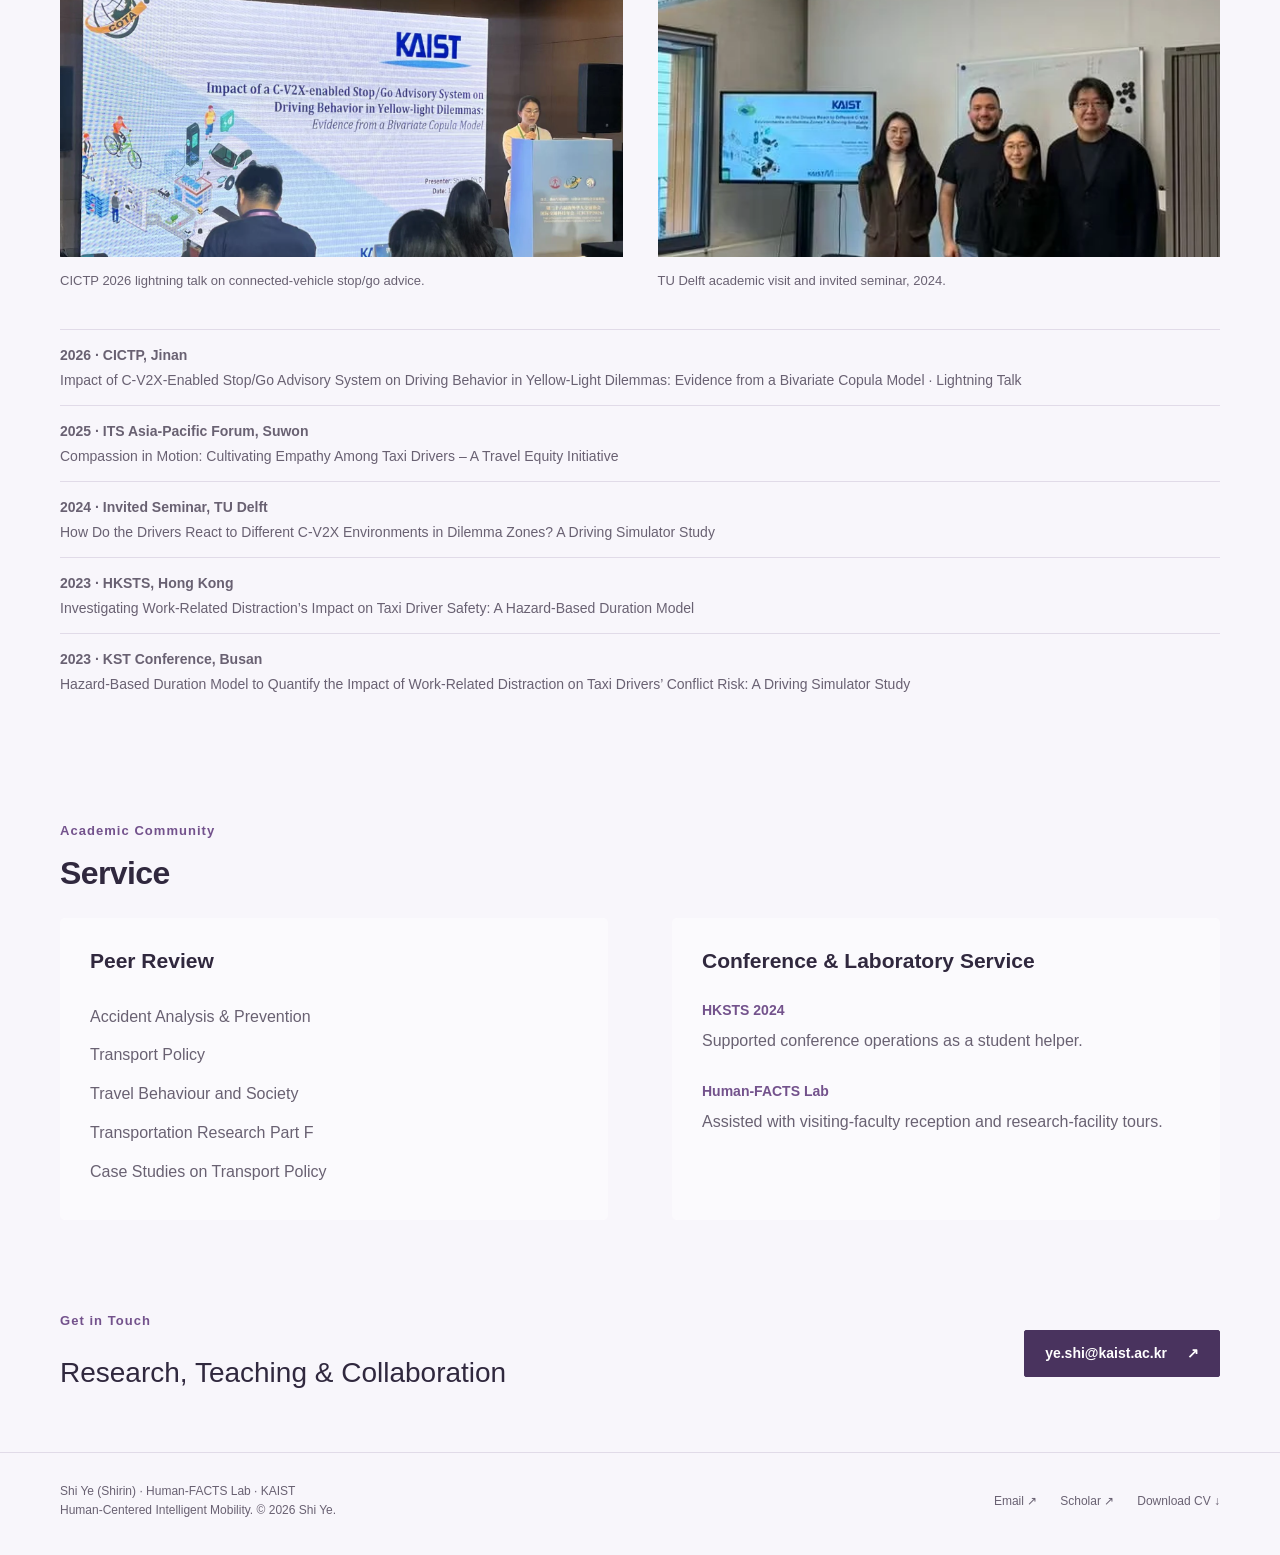
==== commit a6130d9b: "Update homepage portrait" ====
--- a/index.html
+++ b/index.html
@@ -4,7 +4,7 @@
 
 
 
-<section class="hero"><div><p class="eyebrow">Driver Behavior · Human Factors · Mobility</p><h1>Human-Centered<br>Intelligent <span>Mobility.</span></h1><p class="lead">I study how drivers respond to information, assistance systems, and work demands, with the aim of improving mobility safety.</p><p class="context">My research combines driving simulation, human factors experiments, and behavioral modeling to understand driver decisions and evaluate assistance and training systems.</p><div class="actions"><a class="button" href="research.html">Explore My Research <span aria-hidden="true">↗</span></a><a class="button secondary" href="assets/documents/shi-ye-cv.pdf" download>Download CV <span aria-hidden="true">↓</span></a></div><div class="socials"><a href="mailto:ye.shi@kaist.ac.kr"><svg xmlns="http://www.w3.org/2000/svg" viewbox="0 0 24 24" fill="none" stroke="currentColor" stroke-width="1.6" stroke-linecap="round" stroke-linejoin="round" aria-hidden="true"><rect x="3" y="5" width="18" height="14" rx="2"></rect><path d="m3 6 9 7 9-7"></path></svg>Email ↗</a><a class="" href="https://scholar.google.com/citations?user=i1Y-JIEAAAAJ&amp;hl=zh-CN" target="_blank" rel="noopener noreferrer"><svg xmlns="http://www.w3.org/2000/svg" viewbox="0 0 24 24" fill="none" stroke="currentColor" stroke-width="1.6" stroke-linecap="round" stroke-linejoin="round" aria-hidden="true"><path d="m2 9 10-5 10 5-10 5-10-5Zm4 2v6c4 3 8 3 12 0v-6M22 9v8"></path></svg>Google Scholar ↗</a><a class="" href="https://www.linkedin.com/in/shi-ye-5174b0290/" target="_blank" rel="noopener noreferrer"><svg xmlns="http://www.w3.org/2000/svg" viewbox="0 0 24 24" fill="none" stroke="currentColor" stroke-width="1.6" stroke-linecap="round" stroke-linejoin="round" aria-hidden="true"><rect x="3" y="3" width="18" height="18" rx="3"></rect><path d="M7 10v7M11 17v-7m0 3c0-4 6-4 6 0v4"></path><circle cx="7" cy="7" r=".6"></circle></svg>LinkedIn ↗</a><a class="" href="https://human-facts.kaist.ac.kr/" target="_blank" rel="noopener noreferrer"><svg xmlns="http://www.w3.org/2000/svg" viewbox="0 0 24 24" fill="none" stroke="currentColor" stroke-width="1.6" stroke-linecap="round" stroke-linejoin="round" aria-hidden="true"><path d="M9 3h6M10 3v7L4 19c-.6 1 .1 2 1.3 2h13.4c1.2 0 1.9-1 1.3-2l-6-9V3M7 15h10"></path><circle cx="11" cy="17" r=".6"></circle></svg>Human-FACTS Lab ↗</a></div></div><aside class="profile"><div class="portrait-wrap"><img src="assets/images/portrait.webp" alt="Portrait of Shi Ye" class="" loading="eager" decoding="async"></div><div><h2>Shi Ye <span>(Shirin)</span></h2><p>Ph.D. Candidate, KAIST<br>Cho Chun Shik Graduate School of Mobility</p><p class="place"><span class="dot" aria-hidden="true"></span> Daejeon, South Korea</p></div></aside></section>
+<section class="hero"><div><p class="eyebrow">Driver Behavior · Human Factors · Mobility</p><h1>Human-Centered<br>Intelligent <span>Mobility.</span></h1><p class="lead">I study how drivers respond to information, assistance systems, and work demands, with the aim of improving mobility safety.</p><p class="context">My research combines driving simulation, human factors experiments, and behavioral modeling to understand driver decisions and evaluate assistance and training systems.</p><div class="actions"><a class="button" href="research.html">Explore My Research <span aria-hidden="true">↗</span></a><a class="button secondary" href="assets/documents/shi-ye-cv.pdf" download>Download CV <span aria-hidden="true">↓</span></a></div><div class="socials"><a href="mailto:ye.shi@kaist.ac.kr"><svg xmlns="http://www.w3.org/2000/svg" viewbox="0 0 24 24" fill="none" stroke="currentColor" stroke-width="1.6" stroke-linecap="round" stroke-linejoin="round" aria-hidden="true"><rect x="3" y="5" width="18" height="14" rx="2"></rect><path d="m3 6 9 7 9-7"></path></svg>Email ↗</a><a class="" href="https://scholar.google.com/citations?user=i1Y-JIEAAAAJ&amp;hl=zh-CN" target="_blank" rel="noopener noreferrer"><svg xmlns="http://www.w3.org/2000/svg" viewbox="0 0 24 24" fill="none" stroke="currentColor" stroke-width="1.6" stroke-linecap="round" stroke-linejoin="round" aria-hidden="true"><path d="m2 9 10-5 10 5-10 5-10-5Zm4 2v6c4 3 8 3 12 0v-6M22 9v8"></path></svg>Google Scholar ↗</a><a class="" href="https://www.linkedin.com/in/shi-ye-5174b0290/" target="_blank" rel="noopener noreferrer"><svg xmlns="http://www.w3.org/2000/svg" viewbox="0 0 24 24" fill="none" stroke="currentColor" stroke-width="1.6" stroke-linecap="round" stroke-linejoin="round" aria-hidden="true"><rect x="3" y="3" width="18" height="18" rx="3"></rect><path d="M7 10v7M11 17v-7m0 3c0-4 6-4 6 0v4"></path><circle cx="7" cy="7" r=".6"></circle></svg>LinkedIn ↗</a><a class="" href="https://human-facts.kaist.ac.kr/" target="_blank" rel="noopener noreferrer"><svg xmlns="http://www.w3.org/2000/svg" viewbox="0 0 24 24" fill="none" stroke="currentColor" stroke-width="1.6" stroke-linecap="round" stroke-linejoin="round" aria-hidden="true"><path d="M9 3h6M10 3v7L4 19c-.6 1 .1 2 1.3 2h13.4c1.2 0 1.9-1 1.3-2l-6-9V3M7 15h10"></path><circle cx="11" cy="17" r=".6"></circle></svg>Human-FACTS Lab ↗</a></div></div><aside class="profile"><div class="portrait-wrap"><img src="assets/images/shi-ye-portrait.jpg" alt="Portrait of Shi Ye" class="" loading="eager" decoding="async"></div><div><h2>Shi Ye <span>(Shirin)</span></h2><p>Ph.D. Candidate, KAIST<br>Cho Chun Shik Graduate School of Mobility</p><p class="place"><span class="dot" aria-hidden="true"></span> Daejeon, South Korea</p></div></aside></section>
 
 
 
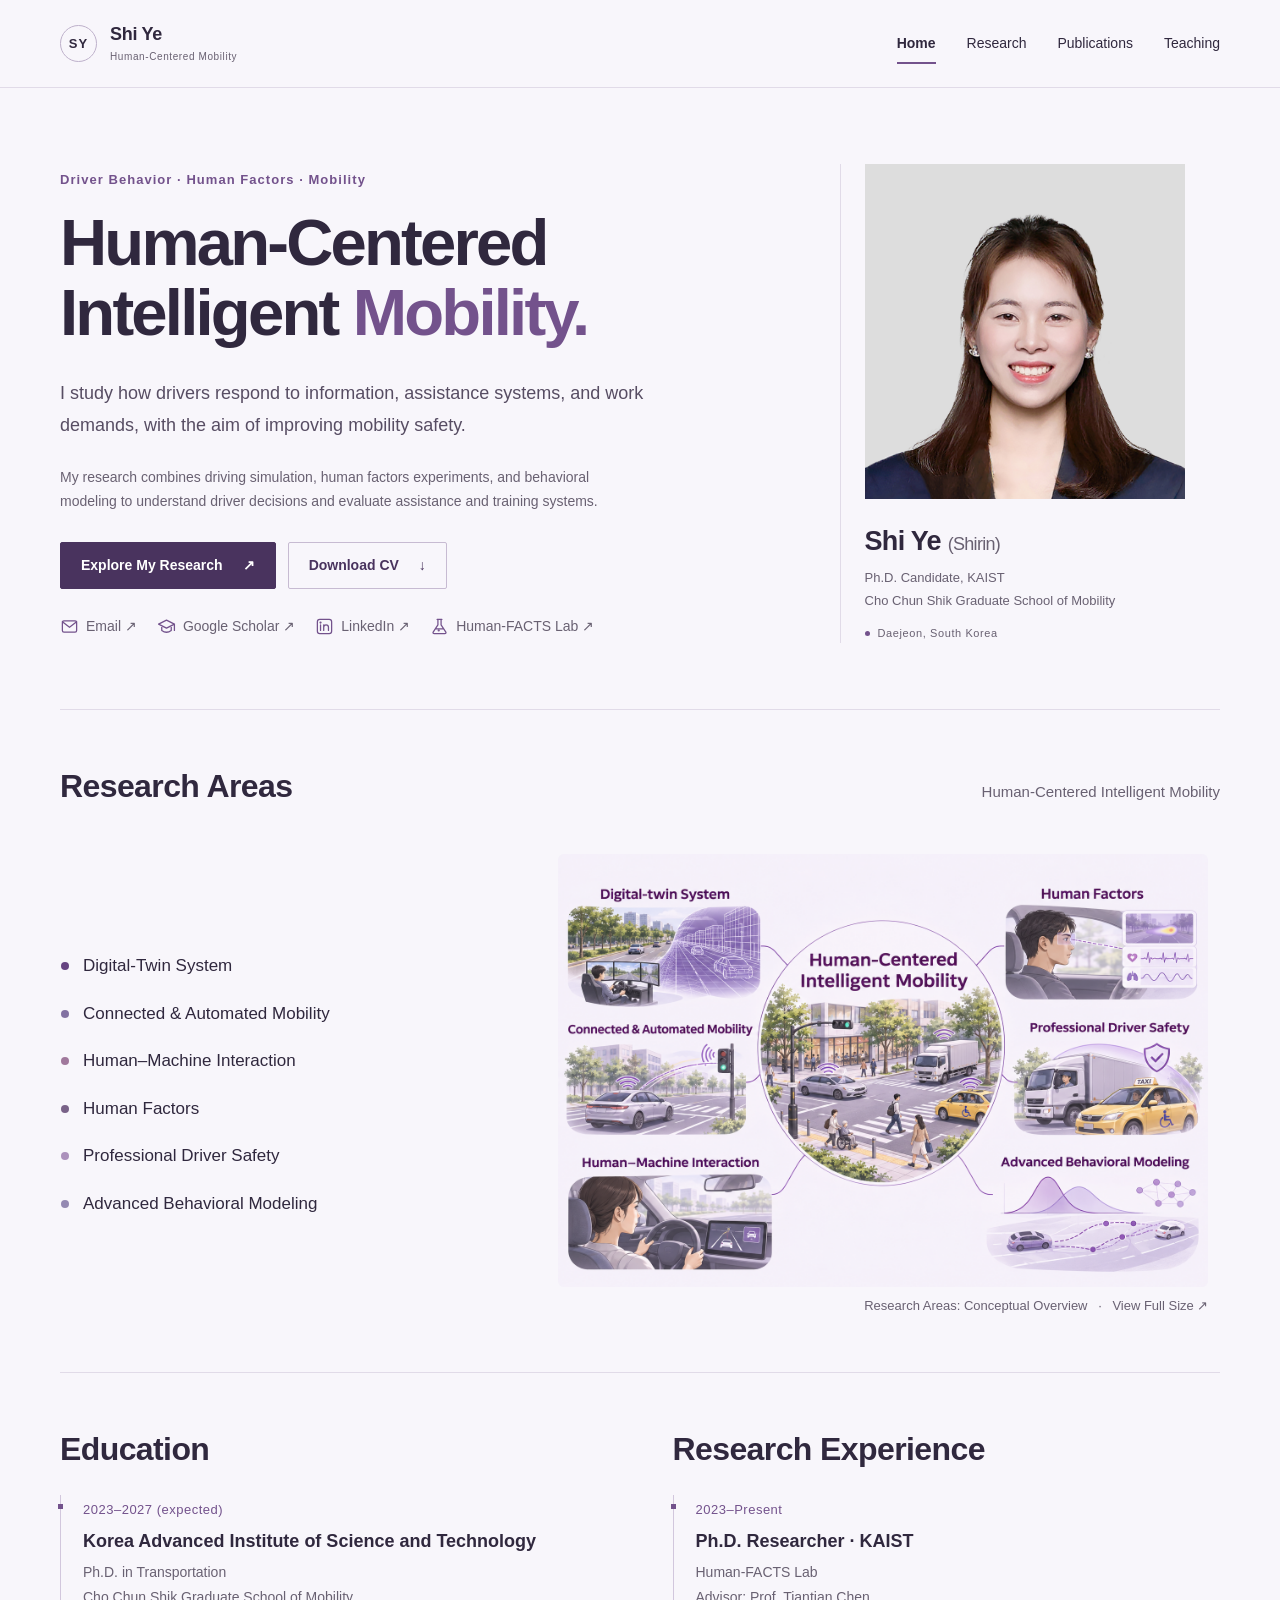
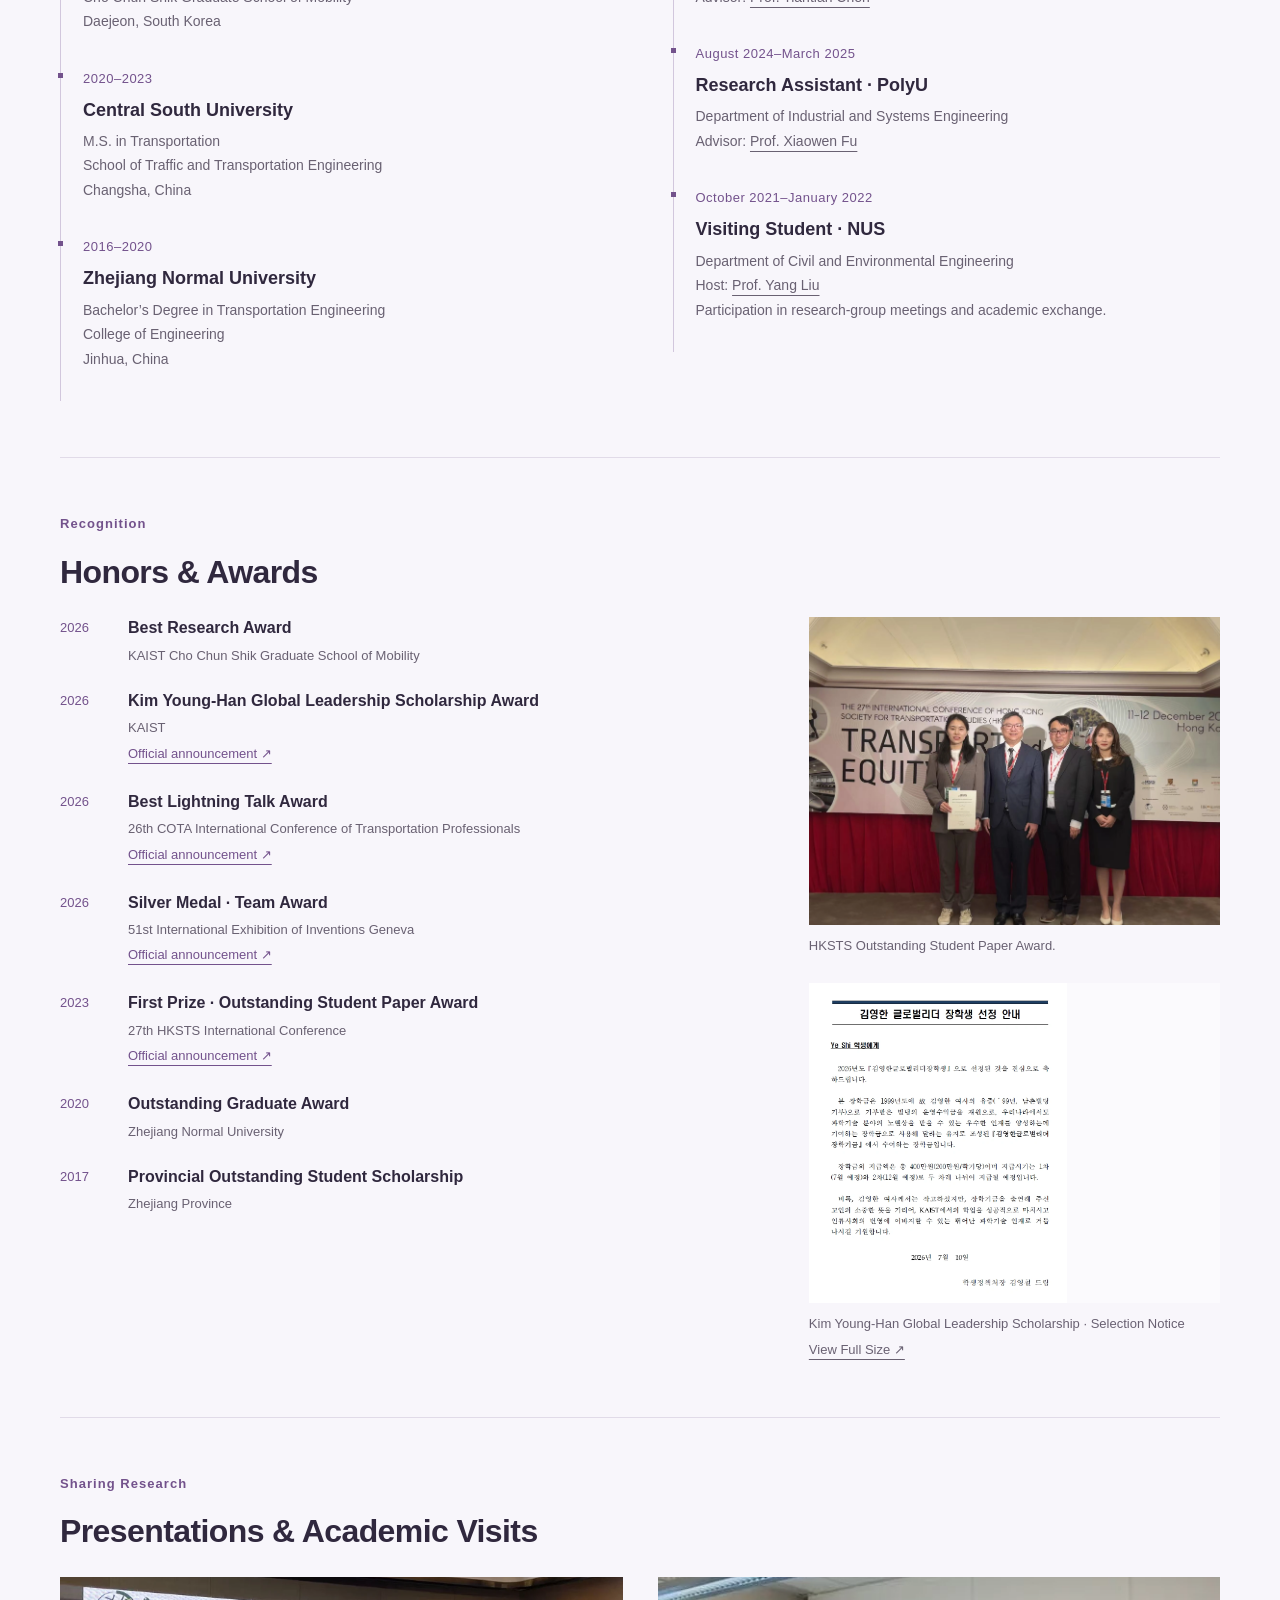
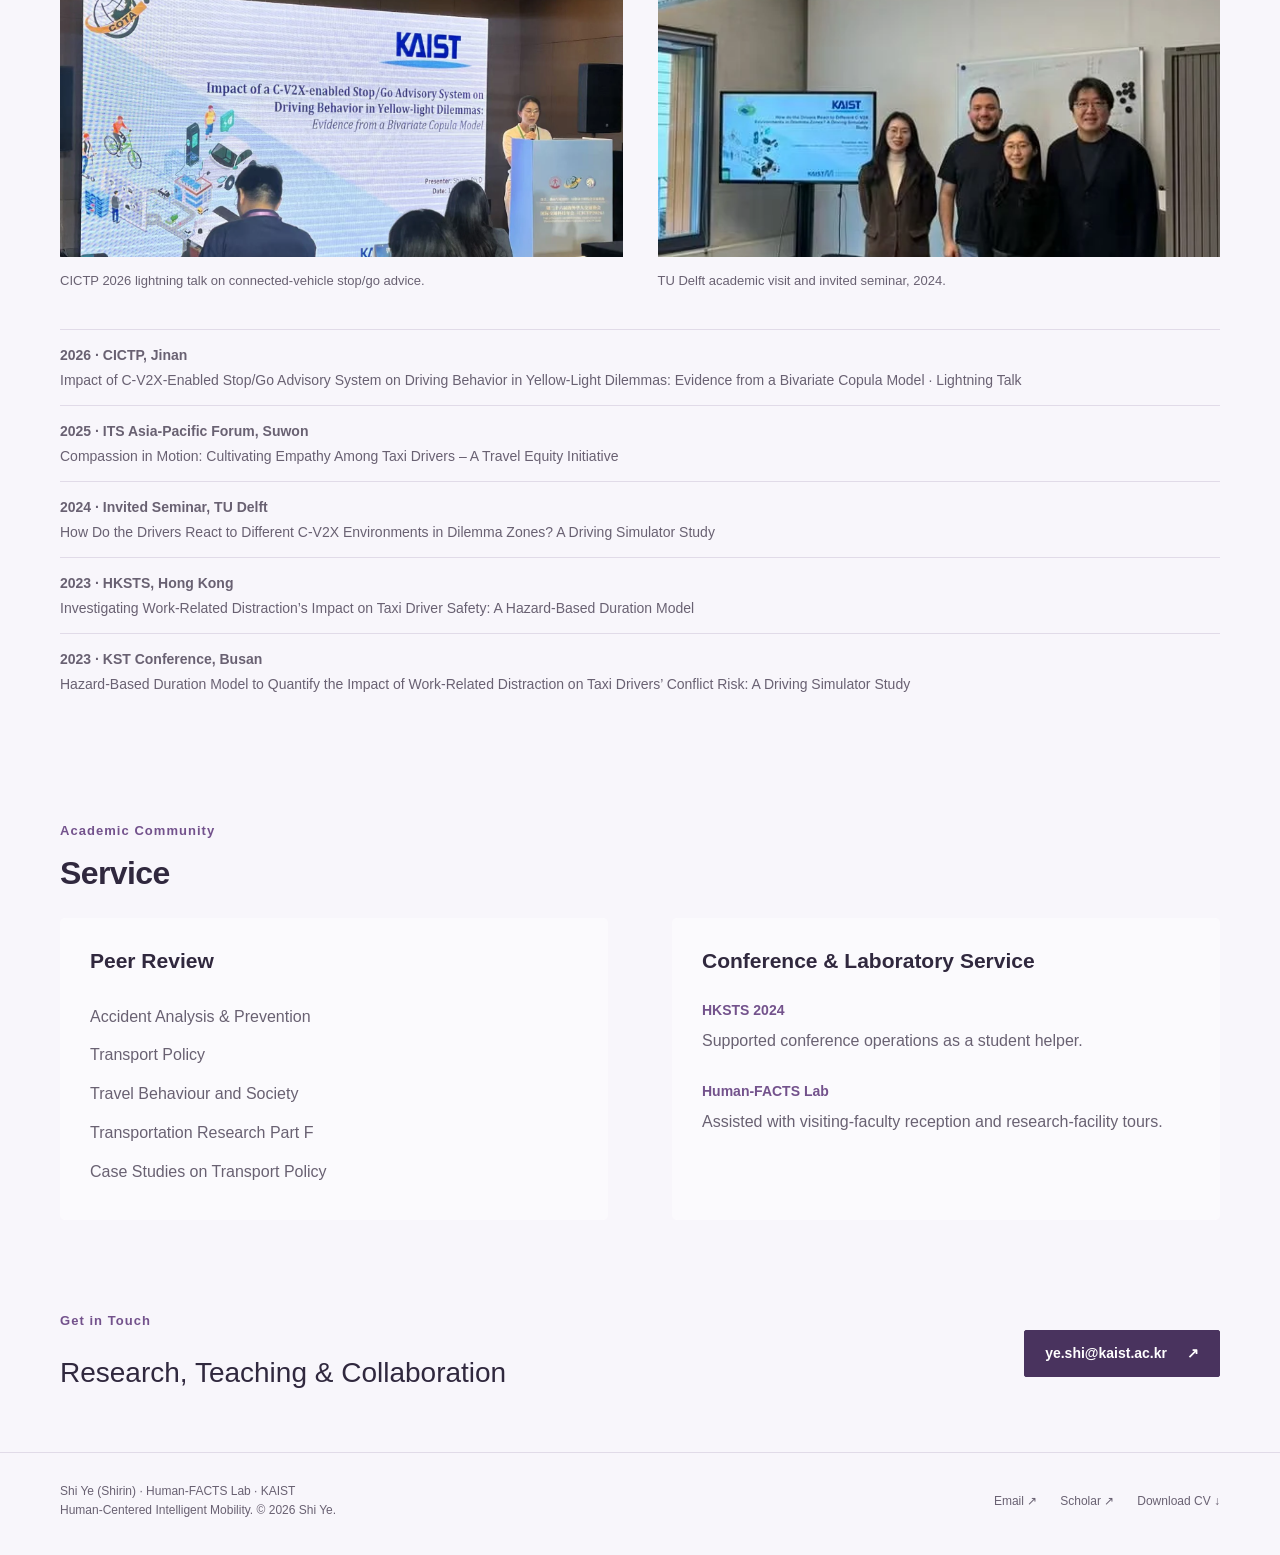
==== commit 23ca91cb: "Tighten homepage portrait framing" ====
--- a/index.html
+++ b/index.html
@@ -1,5 +1,5 @@
 <!doctype html>
-<html lang="en"><head><meta charset="utf-8"><meta name="viewport" content="width=device-width,initial-scale=1"><meta name="description" content="Shi Ye (Shirin), Ph.D. candidate at KAIST. Research on driver behavior, human factors, driving simulation, and intelligent mobility."><meta name="theme-color" content="#49335e"><title>Human-Centered Intelligent Mobility | Shi Ye</title><link rel="icon" href="favicon.svg" type="image/svg+xml"><link rel="stylesheet" href="styles.css?v=20261110b"><script src="site.js?v=content20261110" defer></script></head><body><a href="#main" class="skip">Skip to content</a><header class="site-header"><div class="container nav-inner"><a class="brand" href="index.html" aria-label="Shi Ye — Home"><span class="brand-mark" aria-hidden="true">SY</span><span>Shi Ye <small>Human-Centered Mobility</small></span></a><button class="menu-toggle" aria-expanded="false" aria-controls="main-nav">Menu</button><nav class="nav-links" id="main-nav" aria-label="Main navigation"><a href="index.html" aria-current="page">Home</a><a href="research.html">Research</a><a href="publications.html">Publications</a><a href="teaching.html">Teaching</a></nav></div></header><main class="container" id="main">
+<html lang="en"><head><meta charset="utf-8"><meta name="viewport" content="width=device-width,initial-scale=1"><meta name="description" content="Shi Ye (Shirin), Ph.D. candidate at KAIST. Research on driver behavior, human factors, driving simulation, and intelligent mobility."><meta name="theme-color" content="#49335e"><title>Human-Centered Intelligent Mobility | Shi Ye</title><link rel="icon" href="favicon.svg" type="image/svg+xml"><link rel="stylesheet" href="styles.css?v=portrait-crop1"><script src="site.js?v=content20261110" defer></script></head><body><a href="#main" class="skip">Skip to content</a><header class="site-header"><div class="container nav-inner"><a class="brand" href="index.html" aria-label="Shi Ye — Home"><span class="brand-mark" aria-hidden="true">SY</span><span>Shi Ye <small>Human-Centered Mobility</small></span></a><button class="menu-toggle" aria-expanded="false" aria-controls="main-nav">Menu</button><nav class="nav-links" id="main-nav" aria-label="Main navigation"><a href="index.html" aria-current="page">Home</a><a href="research.html">Research</a><a href="publications.html">Publications</a><a href="teaching.html">Teaching</a></nav></div></header><main class="container" id="main">
 
 
 
--- a/styles.css
+++ b/styles.css
@@ -1,6 +1,6 @@
 @charset "UTF-8";
 :root{--ink:#30283e;--navy:#49335e;--muted:#696172;--teal:#73528c;--paper:#f8f6fb;--line:#e1dbe8;--wash:#eee8f3;--white:#fff;--max:1160px}
-*{box-sizing:border-box}html{scroll-behavior:smooth;scroll-padding-top:110px}body{margin:0;background:var(--paper);color:var(--ink);font-family:"Segoe UI",Arial,sans-serif;font-size:16px;line-height:1.75;-webkit-font-smoothing:antialiased}a{color:inherit;text-underline-offset:5px}a:hover{color:var(--teal)}button,input{font:inherit}button,a,input{touch-action:manipulation}button{cursor:pointer}img,video{max-width:100%;display:block}button:focus-visible,a:focus-visible,input:focus-visible,summary:focus-visible{outline:3px solid var(--teal);outline-offset:5px}::selection{background:#ded0ee}.container{width:min(var(--max),calc(100% - 80px));margin:auto}.skip{position:fixed;top:-80px;left:20px;background:white;padding:10px;z-index:99}.skip:focus{top:10px}.site-header{height:88px;position:sticky;top:0;z-index:20;background:rgba(248,246,251,.97);border-bottom:1px solid var(--line);backdrop-filter:blur(14px)}.nav-inner{display:flex;align-items:center;justify-content:space-between;height:100%}.brand{display:flex;align-items:center;gap:13px;text-decoration:none;line-height:1.2;font-weight:650;font-size:18px;letter-spacing:-.3px}.brand-mark{height:37px;width:37px;display:grid;place-items:center;border:1px solid #bdb0ca;font-size:13px;letter-spacing:1px;border-radius:50%}.brand small{display:block;font-size:10px;letter-spacing:1.4px;font-weight:500;color:var(--muted);margin-top:5px}.nav-links{display:flex;gap:31px;align-items:center}.nav-links a{font-size:14px;text-decoration:none;position:relative;padding:11px 0}.nav-links a[aria-current=page]{font-weight:650}.nav-links a[aria-current=page]:after{content:"";position:absolute;height:2px;bottom:3px;left:0;right:0;background:var(--teal)}.menu-toggle{display:none;background:none;border:1px solid var(--line);padding:6px 13px}.eyebrow{font-size:11px;line-height:1.5;font-weight:650;letter-spacing:2.1px;text-transform:none;color:var(--teal);margin:0 0 24px}.hero{padding:76px 0 66px;display:grid;grid-template-columns:1.45fr .8fr;gap:90px;align-items:center}.hero h1{font-size:clamp(42px,5.1vw,68px);letter-spacing:-2.8px;line-height:1.08;font-weight:550;margin:0 0 28px}.hero h1 span{color:var(--teal)}.hero .lead{max-width:650px;font-size:18px;line-height:1.8;color:#574d63;margin-bottom:23px}.hero .context{font-size:14px;color:var(--muted);max-width:580px}.profile{position:relative;padding-left:24px;border-left:1px solid var(--line)}.portrait-wrap{background:#eee9f2;overflow:hidden;max-width:320px}.portrait-wrap img{width:100%;height:335px;object-fit:cover;object-position:50% 32%}.profile h2{font-size:27px;font-weight:550;letter-spacing:-.7px;margin:19px 0 2px}.profile h2 span{font-size:18px;color:var(--muted);font-weight:400}.profile p{font-size:13px;color:var(--muted);margin:0}.profile .place{display:flex;align-items:center;gap:8px;margin-top:11px;font-size:11px;letter-spacing:.6px}.dot{width:5px;height:5px;border-radius:50%;background:var(--teal)}.actions{display:flex;gap:12px;flex-wrap:wrap;margin-top:28px}.button{display:inline-flex;align-items:center;justify-content:center;gap:20px;padding:12px 20px;background:var(--navy);color:white;text-decoration:none;font-size:13px;font-weight:600;border:1px solid var(--navy);border-radius:2px}.button:hover{background:#634779;color:white}.button.secondary{background:transparent;color:var(--navy);border-color:#c7bbd2}.button.secondary:hover{background:var(--wash)}.socials{display:flex;gap:19px;flex-wrap:wrap;margin-top:27px}.socials a{font-size:12px;color:var(--muted);text-decoration:none}.socials a:hover{color:var(--teal)}.section{padding:72px 0;border-top:1px solid var(--line)}.section-head{display:flex;justify-content:space-between;align-items:flex-end;gap:32px;margin-bottom:35px}.section-head h2,.section-title{font-size:35px;line-height:1.25;font-weight:500;letter-spacing:-1px;margin:0}.section-head .eyebrow{margin-bottom:13px}.section-head p{color:var(--muted);max-width:420px;margin:0;font-size:15px}.text-link{font-size:13px;font-weight:600;text-decoration:none;display:inline-flex;gap:14px;align-items:center}.text-link span{color:var(--teal)}.threads{display:grid;grid-template-columns:repeat(3,1fr);gap:36px}.thread{padding-top:22px;border-top:2px solid #c8b6d8}.index{font-size:12px;color:var(--teal);font-weight:600;letter-spacing:1px}.thread h3{font-weight:550;font-size:21px;line-height:1.35;letter-spacing:-.35px;margin:17px 0 13px}.thread p{font-size:14px;color:var(--muted);margin:0 0 16px}.selected-grid{display:grid;grid-template-columns:repeat(3,1fr);gap:26px}.selected-card{text-decoration:none;display:flex;flex-direction:column}.selected-card .thumb{height:185px;overflow:hidden;background:var(--wash)}.selected-card img{width:100%;height:100%;object-fit:cover;transition:transform .4s}.selected-card:hover img{transform:scale(1.025)}.selected-card .meta{font-size:10px;letter-spacing:1.2px;text-transform:none;color:var(--teal);margin:20px 0 8px}.selected-card h3{font-size:22px;font-weight:550;letter-spacing:-.6px;line-height:1.35;margin:0 0 12px}.selected-card p{font-size:14px;color:var(--muted);margin:0 0 18px}.selected-card .text-link{margin-top:auto}.bridge{background:var(--navy);color:#fff;padding:56px;margin:0 0 72px;display:grid;grid-template-columns:1fr 1fr;gap:70px;position:relative}.bridge h2{font-size:27px;font-weight:450;line-height:1.35;margin:0 0 16px;letter-spacing:-.5px}.bridge p{font-size:14px;color:#cbd8de}.bridge .eyebrow{color:#8fd0cb}.bridge a:hover{color:#9cded7}.bridge .text-link span{color:#8fd0cb}.page-intro{padding:65px 0 42px;max-width:850px}.page-intro h1{font-size:58px;font-weight:500;letter-spacing:-2px;line-height:1.12;margin:0 0 23px}.page-intro .eyebrow{margin-bottom:19px}.page-intro p{font-size:19px;line-height:1.75;color:var(--muted);max-width:790px}.jump-links{display:flex;gap:10px;flex-wrap:wrap;padding:0 0 42px}.jump-links a{border:1px solid var(--line);padding:6px 14px;font-size:12px;text-decoration:none;background:white}.jump-links a:hover{border-color:var(--teal)}.research-section{border-top:1px solid var(--line);padding:55px 0 64px;scroll-margin-top:110px}.research-section>.eyebrow{margin-bottom:14px}.research-section>h2{font-size:36px;line-height:1.25;font-weight:500;letter-spacing:-.9px;margin:0 0 34px}.feature{display:grid;grid-template-columns:1.05fr 1fr;gap:48px;align-items:start;margin:0 0 48px}.feature.reverse .feature-media{order:2}.feature h3{font-weight:550;font-size:27px;letter-spacing:-.5px;line-height:1.35;margin:0 0 17px}.feature p,.copy p{font-size:15px;line-height:1.85;color:#62596d;margin:0 0 16px}.feature-media{margin:0;background:var(--wash)}.feature-media img{width:100%;object-fit:cover;max-height:390px}.feature-media figcaption{padding:12px 15px;color:var(--muted);font-size:11px;line-height:1.6;background:#f0ecf5}.contribution{border-left:2px solid var(--teal);padding-left:16px;margin:23px 0}.contribution strong{display:block;font-size:10px;letter-spacing:1.4px;text-transform:none;margin-bottom:5px;color:var(--teal)}.contribution p{font-size:13px;margin:0}.tag{font-size:10px;text-transform:none;letter-spacing:1px;color:var(--teal);border:1px solid #cfc0dc;padding:4px 8px;display:inline-block;margin-bottom:14px}.media-detail{border:1px solid var(--line);padding:12px 17px;margin:20px 0;background:white}.media-detail summary{font-size:13px;cursor:pointer}.media-detail img{margin:20px auto;max-height:620px;object-fit:contain}.media-detail p{font-size:12px;color:var(--muted)}.media-gallery{background:var(--wash);padding:27px;margin:30px 0 0}.gallery-head{display:flex;align-items:start;justify-content:space-between;gap:20px;margin-bottom:20px}.gallery-head h3{font-size:23px;line-height:1.4;letter-spacing:-.4px;margin:0;font-weight:550}.gallery-head p{font-size:13px;color:var(--muted);margin:7px 0 0;max-width:650px}.video-tabs{display:flex;flex-wrap:wrap;gap:7px;margin-bottom:18px}.video-tabs button{background:transparent;color:var(--muted);border:1px solid #cec3d8;font-size:12px;padding:8px 14px}.video-tabs button[aria-pressed=true]{background:var(--navy);color:white;border-color:var(--navy)}.media-gallery video{width:100%;max-height:540px;background:#0d1720;aspect-ratio:16/9;object-fit:contain}.video-caption{font-size:12px;color:var(--muted);margin:13px 0 0;min-height:23px}.video-caption b{font-weight:600;color:var(--ink)}.comparison{display:grid;grid-template-columns:1fr 1fr;gap:36px;align-items:center;margin-top:30px;padding:28px;border:1px solid var(--line)}.comparison h3{font-size:23px;font-weight:550;margin:0 0 12px}.comparison p{font-size:14px;color:var(--muted)}.comparison video{width:100%;max-height:300px;background:#101922;aspect-ratio:1/1;object-fit:contain}.collab-grid{display:grid;grid-template-columns:repeat(3,1fr);gap:25px}.collab-item{padding:24px 0;border-top:2px solid #c7b8d3}.collab-item h3{font-size:20px;font-weight:550;line-height:1.4;margin:0 0 12px}.collab-item p{font-size:14px;color:var(--muted)}.future{background:#eee7f4;padding:40px;display:grid;grid-template-columns:1fr 1fr;gap:48px}.future h3{font-size:26px;line-height:1.35;font-weight:500;letter-spacing:-.6px;margin:12px 0}.future p{font-size:15px;color:#62566f;margin-bottom:0}.pub-toolbar{display:flex;gap:22px;align-items:center;justify-content:space-between;border-top:1px solid var(--line);border-bottom:1px solid var(--line);padding:23px 0;margin-bottom:25px}.filter-buttons{display:flex;gap:6px;flex-wrap:wrap}.filter-buttons button{border:0;background:none;padding:7px 12px;font-size:13px;color:var(--muted)}.filter-buttons button[aria-pressed=true]{color:white;background:var(--navy)}.search-wrap{position:relative}.search-wrap input{padding:10px 13px;border:1px solid #cfc3da;background:white;font-size:13px;width:260px;max-width:100%;border-radius:0}.pub-count{font-size:12px;color:var(--muted)}.publication{display:grid;grid-template-columns:65px 1fr;gap:20px;padding:28px 0;border-bottom:1px solid var(--line)}.pub-year{font-size:13px;color:var(--teal);font-weight:650;padding-top:4px}.publication h3{font-size:19px;line-height:1.45;font-weight:550;letter-spacing:-.2px;margin:0 0 9px}.publication h3 a{text-decoration:none;color:var(--ink)}.publication h3 a:hover{color:var(--teal)}.pub-authors{font-size:13px;color:var(--muted);margin:0 0 5px}.pub-authors strong{color:var(--ink);font-weight:650}.pub-venue{font-size:13px;margin:0 0 8px}.pub-links{display:flex;gap:20px;align-items:center;flex-wrap:wrap}.pub-links a,.copy-citation{font-size:12px;color:var(--teal);text-decoration:none;background:none;border:0;padding:0}.journal-metrics{font-size:11px;color:var(--muted);margin-top:8px}.journal-metrics summary{cursor:pointer;width:max-content}.journal-metrics p{margin:7px 0 0}.pub-highlight{display:grid;grid-template-columns:repeat(2,1fr);gap:18px;margin:0 0 48px}.pub-highlight a{padding:24px;background:var(--wash);text-decoration:none;border-top:2px solid #9fbdb9}.pub-highlight h3{font-size:19px;line-height:1.4;margin:8px 0;font-weight:550}.pub-highlight p{font-size:13px;color:var(--muted);margin:0}.pub-highlight small{font-size:10px;letter-spacing:1px;color:var(--teal)}.empty{padding:40px;background:var(--wash);font-size:15px}.under-review{margin:50px 0 70px}.under-review h2{font-size:29px;font-weight:500}.under-review .publication{grid-template-columns:65px 1fr}.under-review .pub-year{font-size:11px}.teaching-hero{display:grid;grid-template-columns:1.1fr 1fr;gap:55px;align-items:center;padding-bottom:55px}.teaching-hero img{width:100%;height:320px;object-fit:cover}.teaching-hero h2{font-size:31px;font-weight:500;line-height:1.3;letter-spacing:-.7px;margin:0 0 20px}.teaching-hero p{font-size:15px;color:var(--muted)}.role{font-size:12px!important;color:var(--teal)!important;letter-spacing:.3px}.course{padding:47px 0;border-top:1px solid var(--line)}.course h2{font-size:29px;font-weight:500;line-height:1.3;letter-spacing:-.5px;margin:0 0 9px}.course>p{max-width:820px;color:var(--muted)}.timeline{display:grid;grid-template-columns:repeat(4,1fr);margin:38px 0;gap:22px}.timeline>div{padding:20px 0;border-top:2px solid #92b6b1}.timeline h3{font-size:18px;font-weight:550;margin:12px 0}.timeline p{font-size:13px;color:var(--muted);margin:0}.support{background:var(--wash);padding:16px 21px;font-size:13px!important}.mentor-links{display:grid;grid-template-columns:1fr 1fr;gap:22px;margin:27px 0}.mentor-links a,.mentor-links>div{border:1px solid var(--line);padding:22px;text-decoration:none;font-size:16px;line-height:1.5}.mentor-links small{display:block;color:var(--teal);font-size:10px;letter-spacing:1px;margin-bottom:8px}.about-intro{display:grid;grid-template-columns:1.4fr .7fr;gap:70px;padding-bottom:54px}.about-intro p{color:var(--muted);font-size:16px;margin-top:0}.cv-panel{background:var(--navy);color:white;padding:27px}.cv-panel h2{font-size:24px;font-weight:500;margin:0 0 9px}.cv-panel p{font-size:13px;color:#d1dfe5}.cv-panel .button{border-color:#8ba2ae;background:transparent;margin-top:8px}.bio-columns{display:grid;grid-template-columns:1fr 1fr;gap:65px;padding:50px 0;border-top:1px solid var(--line)}.bio-columns h2,.about-section h2{font-size:30px;font-weight:500;letter-spacing:-.7px;margin:0 0 28px}.cv-item{border-left:1px solid #d2c7dd;padding:0 0 27px 22px;position:relative}.cv-item:before{content:"";width:5px;height:5px;background:var(--teal);position:absolute;left:-3px;top:9px}.cv-item time{font-size:11px;color:var(--teal);letter-spacing:.5px}.cv-item h3{font-size:18px;font-weight:550;line-height:1.4;margin:6px 0}.cv-item p{font-size:13px;color:var(--muted);margin:3px 0}.about-section{padding:45px 0;border-top:1px solid var(--line)}.award-layout{display:grid;grid-template-columns:1.35fr .8fr;gap:55px}.award{display:grid;grid-template-columns:50px 1fr;gap:18px;margin-bottom:24px}.award time{font-size:12px;color:var(--teal)}.award h3{font-size:16px;font-weight:550;line-height:1.4;margin:0 0 5px}.award p{font-size:12px;color:var(--muted);margin:0}.award a{font-size:11px;color:var(--teal)}.award-photo{margin:0}.award-photo img{width:100%}.award-photo figcaption{font-size:11px;color:var(--muted);padding-top:10px}.talk-grid{display:grid;grid-template-columns:1fr 1fr;gap:35px}.talk-grid figure{margin:0}.talk-grid img{width:100%;height:280px;object-fit:cover}.talk-grid figcaption{font-size:12px;color:var(--muted);padding:13px 0}.talk-list{margin:25px 0 0;border-top:1px solid var(--line)}.talk-list p{font-size:14px;color:var(--muted);padding:13px 0;margin:0;border-bottom:1px solid var(--line)}.services{display:grid;grid-template-columns:1.1fr 1fr;gap:60px}.services h3{font-size:20px;font-weight:550;margin:0 0 12px}.services p,.services li{font-size:14px;color:var(--muted)}.services ul{padding-left:20px}.contact-strip{display:flex;align-items:center;justify-content:space-between;gap:25px;padding:35px 0 55px}.contact-strip h2{font-size:28px;font-weight:500;margin:0}.site-footer{border-top:1px solid var(--line);padding:29px 0 34px}.footer-inner{display:flex;align-items:center;justify-content:space-between;gap:20px}.site-footer p{font-size:11px;color:var(--muted);margin:0}.footer-links{display:flex;gap:23px}.footer-links a{font-size:12px;text-decoration:none;color:var(--muted)}[hidden]{display:none!important}.sr-only{position:absolute;width:1px;height:1px;padding:0;margin:-1px;overflow:hidden;clip:rect(0,0,0,0);white-space:nowrap;border:0}.toast{position:fixed;bottom:24px;left:50%;transform:translateX(-50%);background:var(--navy);color:white;padding:11px 22px;font-size:13px;z-index:50;border-radius:2px}
+*{box-sizing:border-box}html{scroll-behavior:smooth;scroll-padding-top:110px}body{margin:0;background:var(--paper);color:var(--ink);font-family:"Segoe UI",Arial,sans-serif;font-size:16px;line-height:1.75;-webkit-font-smoothing:antialiased}a{color:inherit;text-underline-offset:5px}a:hover{color:var(--teal)}button,input{font:inherit}button,a,input{touch-action:manipulation}button{cursor:pointer}img,video{max-width:100%;display:block}button:focus-visible,a:focus-visible,input:focus-visible,summary:focus-visible{outline:3px solid var(--teal);outline-offset:5px}::selection{background:#ded0ee}.container{width:min(var(--max),calc(100% - 80px));margin:auto}.skip{position:fixed;top:-80px;left:20px;background:white;padding:10px;z-index:99}.skip:focus{top:10px}.site-header{height:88px;position:sticky;top:0;z-index:20;background:rgba(248,246,251,.97);border-bottom:1px solid var(--line);backdrop-filter:blur(14px)}.nav-inner{display:flex;align-items:center;justify-content:space-between;height:100%}.brand{display:flex;align-items:center;gap:13px;text-decoration:none;line-height:1.2;font-weight:650;font-size:18px;letter-spacing:-.3px}.brand-mark{height:37px;width:37px;display:grid;place-items:center;border:1px solid #bdb0ca;font-size:13px;letter-spacing:1px;border-radius:50%}.brand small{display:block;font-size:10px;letter-spacing:1.4px;font-weight:500;color:var(--muted);margin-top:5px}.nav-links{display:flex;gap:31px;align-items:center}.nav-links a{font-size:14px;text-decoration:none;position:relative;padding:11px 0}.nav-links a[aria-current=page]{font-weight:650}.nav-links a[aria-current=page]:after{content:"";position:absolute;height:2px;bottom:3px;left:0;right:0;background:var(--teal)}.menu-toggle{display:none;background:none;border:1px solid var(--line);padding:6px 13px}.eyebrow{font-size:11px;line-height:1.5;font-weight:650;letter-spacing:2.1px;text-transform:none;color:var(--teal);margin:0 0 24px}.hero{padding:76px 0 66px;display:grid;grid-template-columns:1.45fr .8fr;gap:90px;align-items:center}.hero h1{font-size:clamp(42px,5.1vw,68px);letter-spacing:-2.8px;line-height:1.08;font-weight:550;margin:0 0 28px}.hero h1 span{color:var(--teal)}.hero .lead{max-width:650px;font-size:18px;line-height:1.8;color:#574d63;margin-bottom:23px}.hero .context{font-size:14px;color:var(--muted);max-width:580px}.profile{position:relative;padding-left:24px;border-left:1px solid var(--line)}.portrait-wrap{background:#eee9f2;overflow:hidden;max-width:320px}.portrait-wrap img{transform:scale(1.10);transform-origin:50% 8%;width:100%;height:335px;object-fit:cover;object-position:50% 32%}.profile h2{font-size:27px;font-weight:550;letter-spacing:-.7px;margin:19px 0 2px}.profile h2 span{font-size:18px;color:var(--muted);font-weight:400}.profile p{font-size:13px;color:var(--muted);margin:0}.profile .place{display:flex;align-items:center;gap:8px;margin-top:11px;font-size:11px;letter-spacing:.6px}.dot{width:5px;height:5px;border-radius:50%;background:var(--teal)}.actions{display:flex;gap:12px;flex-wrap:wrap;margin-top:28px}.button{display:inline-flex;align-items:center;justify-content:center;gap:20px;padding:12px 20px;background:var(--navy);color:white;text-decoration:none;font-size:13px;font-weight:600;border:1px solid var(--navy);border-radius:2px}.button:hover{background:#634779;color:white}.button.secondary{background:transparent;color:var(--navy);border-color:#c7bbd2}.button.secondary:hover{background:var(--wash)}.socials{display:flex;gap:19px;flex-wrap:wrap;margin-top:27px}.socials a{font-size:12px;color:var(--muted);text-decoration:none}.socials a:hover{color:var(--teal)}.section{padding:72px 0;border-top:1px solid var(--line)}.section-head{display:flex;justify-content:space-between;align-items:flex-end;gap:32px;margin-bottom:35px}.section-head h2,.section-title{font-size:35px;line-height:1.25;font-weight:500;letter-spacing:-1px;margin:0}.section-head .eyebrow{margin-bottom:13px}.section-head p{color:var(--muted);max-width:420px;margin:0;font-size:15px}.text-link{font-size:13px;font-weight:600;text-decoration:none;display:inline-flex;gap:14px;align-items:center}.text-link span{color:var(--teal)}.threads{display:grid;grid-template-columns:repeat(3,1fr);gap:36px}.thread{padding-top:22px;border-top:2px solid #c8b6d8}.index{font-size:12px;color:var(--teal);font-weight:600;letter-spacing:1px}.thread h3{font-weight:550;font-size:21px;line-height:1.35;letter-spacing:-.35px;margin:17px 0 13px}.thread p{font-size:14px;color:var(--muted);margin:0 0 16px}.selected-grid{display:grid;grid-template-columns:repeat(3,1fr);gap:26px}.selected-card{text-decoration:none;display:flex;flex-direction:column}.selected-card .thumb{height:185px;overflow:hidden;background:var(--wash)}.selected-card img{width:100%;height:100%;object-fit:cover;transition:transform .4s}.selected-card:hover img{transform:scale(1.025)}.selected-card .meta{font-size:10px;letter-spacing:1.2px;text-transform:none;color:var(--teal);margin:20px 0 8px}.selected-card h3{font-size:22px;font-weight:550;letter-spacing:-.6px;line-height:1.35;margin:0 0 12px}.selected-card p{font-size:14px;color:var(--muted);margin:0 0 18px}.selected-card .text-link{margin-top:auto}.bridge{background:var(--navy);color:#fff;padding:56px;margin:0 0 72px;display:grid;grid-template-columns:1fr 1fr;gap:70px;position:relative}.bridge h2{font-size:27px;font-weight:450;line-height:1.35;margin:0 0 16px;letter-spacing:-.5px}.bridge p{font-size:14px;color:#cbd8de}.bridge .eyebrow{color:#8fd0cb}.bridge a:hover{color:#9cded7}.bridge .text-link span{color:#8fd0cb}.page-intro{padding:65px 0 42px;max-width:850px}.page-intro h1{font-size:58px;font-weight:500;letter-spacing:-2px;line-height:1.12;margin:0 0 23px}.page-intro .eyebrow{margin-bottom:19px}.page-intro p{font-size:19px;line-height:1.75;color:var(--muted);max-width:790px}.jump-links{display:flex;gap:10px;flex-wrap:wrap;padding:0 0 42px}.jump-links a{border:1px solid var(--line);padding:6px 14px;font-size:12px;text-decoration:none;background:white}.jump-links a:hover{border-color:var(--teal)}.research-section{border-top:1px solid var(--line);padding:55px 0 64px;scroll-margin-top:110px}.research-section>.eyebrow{margin-bottom:14px}.research-section>h2{font-size:36px;line-height:1.25;font-weight:500;letter-spacing:-.9px;margin:0 0 34px}.feature{display:grid;grid-template-columns:1.05fr 1fr;gap:48px;align-items:start;margin:0 0 48px}.feature.reverse .feature-media{order:2}.feature h3{font-weight:550;font-size:27px;letter-spacing:-.5px;line-height:1.35;margin:0 0 17px}.feature p,.copy p{font-size:15px;line-height:1.85;color:#62596d;margin:0 0 16px}.feature-media{margin:0;background:var(--wash)}.feature-media img{width:100%;object-fit:cover;max-height:390px}.feature-media figcaption{padding:12px 15px;color:var(--muted);font-size:11px;line-height:1.6;background:#f0ecf5}.contribution{border-left:2px solid var(--teal);padding-left:16px;margin:23px 0}.contribution strong{display:block;font-size:10px;letter-spacing:1.4px;text-transform:none;margin-bottom:5px;color:var(--teal)}.contribution p{font-size:13px;margin:0}.tag{font-size:10px;text-transform:none;letter-spacing:1px;color:var(--teal);border:1px solid #cfc0dc;padding:4px 8px;display:inline-block;margin-bottom:14px}.media-detail{border:1px solid var(--line);padding:12px 17px;margin:20px 0;background:white}.media-detail summary{font-size:13px;cursor:pointer}.media-detail img{margin:20px auto;max-height:620px;object-fit:contain}.media-detail p{font-size:12px;color:var(--muted)}.media-gallery{background:var(--wash);padding:27px;margin:30px 0 0}.gallery-head{display:flex;align-items:start;justify-content:space-between;gap:20px;margin-bottom:20px}.gallery-head h3{font-size:23px;line-height:1.4;letter-spacing:-.4px;margin:0;font-weight:550}.gallery-head p{font-size:13px;color:var(--muted);margin:7px 0 0;max-width:650px}.video-tabs{display:flex;flex-wrap:wrap;gap:7px;margin-bottom:18px}.video-tabs button{background:transparent;color:var(--muted);border:1px solid #cec3d8;font-size:12px;padding:8px 14px}.video-tabs button[aria-pressed=true]{background:var(--navy);color:white;border-color:var(--navy)}.media-gallery video{width:100%;max-height:540px;background:#0d1720;aspect-ratio:16/9;object-fit:contain}.video-caption{font-size:12px;color:var(--muted);margin:13px 0 0;min-height:23px}.video-caption b{font-weight:600;color:var(--ink)}.comparison{display:grid;grid-template-columns:1fr 1fr;gap:36px;align-items:center;margin-top:30px;padding:28px;border:1px solid var(--line)}.comparison h3{font-size:23px;font-weight:550;margin:0 0 12px}.comparison p{font-size:14px;color:var(--muted)}.comparison video{width:100%;max-height:300px;background:#101922;aspect-ratio:1/1;object-fit:contain}.collab-grid{display:grid;grid-template-columns:repeat(3,1fr);gap:25px}.collab-item{padding:24px 0;border-top:2px solid #c7b8d3}.collab-item h3{font-size:20px;font-weight:550;line-height:1.4;margin:0 0 12px}.collab-item p{font-size:14px;color:var(--muted)}.future{background:#eee7f4;padding:40px;display:grid;grid-template-columns:1fr 1fr;gap:48px}.future h3{font-size:26px;line-height:1.35;font-weight:500;letter-spacing:-.6px;margin:12px 0}.future p{font-size:15px;color:#62566f;margin-bottom:0}.pub-toolbar{display:flex;gap:22px;align-items:center;justify-content:space-between;border-top:1px solid var(--line);border-bottom:1px solid var(--line);padding:23px 0;margin-bottom:25px}.filter-buttons{display:flex;gap:6px;flex-wrap:wrap}.filter-buttons button{border:0;background:none;padding:7px 12px;font-size:13px;color:var(--muted)}.filter-buttons button[aria-pressed=true]{color:white;background:var(--navy)}.search-wrap{position:relative}.search-wrap input{padding:10px 13px;border:1px solid #cfc3da;background:white;font-size:13px;width:260px;max-width:100%;border-radius:0}.pub-count{font-size:12px;color:var(--muted)}.publication{display:grid;grid-template-columns:65px 1fr;gap:20px;padding:28px 0;border-bottom:1px solid var(--line)}.pub-year{font-size:13px;color:var(--teal);font-weight:650;padding-top:4px}.publication h3{font-size:19px;line-height:1.45;font-weight:550;letter-spacing:-.2px;margin:0 0 9px}.publication h3 a{text-decoration:none;color:var(--ink)}.publication h3 a:hover{color:var(--teal)}.pub-authors{font-size:13px;color:var(--muted);margin:0 0 5px}.pub-authors strong{color:var(--ink);font-weight:650}.pub-venue{font-size:13px;margin:0 0 8px}.pub-links{display:flex;gap:20px;align-items:center;flex-wrap:wrap}.pub-links a,.copy-citation{font-size:12px;color:var(--teal);text-decoration:none;background:none;border:0;padding:0}.journal-metrics{font-size:11px;color:var(--muted);margin-top:8px}.journal-metrics summary{cursor:pointer;width:max-content}.journal-metrics p{margin:7px 0 0}.pub-highlight{display:grid;grid-template-columns:repeat(2,1fr);gap:18px;margin:0 0 48px}.pub-highlight a{padding:24px;background:var(--wash);text-decoration:none;border-top:2px solid #9fbdb9}.pub-highlight h3{font-size:19px;line-height:1.4;margin:8px 0;font-weight:550}.pub-highlight p{font-size:13px;color:var(--muted);margin:0}.pub-highlight small{font-size:10px;letter-spacing:1px;color:var(--teal)}.empty{padding:40px;background:var(--wash);font-size:15px}.under-review{margin:50px 0 70px}.under-review h2{font-size:29px;font-weight:500}.under-review .publication{grid-template-columns:65px 1fr}.under-review .pub-year{font-size:11px}.teaching-hero{display:grid;grid-template-columns:1.1fr 1fr;gap:55px;align-items:center;padding-bottom:55px}.teaching-hero img{width:100%;height:320px;object-fit:cover}.teaching-hero h2{font-size:31px;font-weight:500;line-height:1.3;letter-spacing:-.7px;margin:0 0 20px}.teaching-hero p{font-size:15px;color:var(--muted)}.role{font-size:12px!important;color:var(--teal)!important;letter-spacing:.3px}.course{padding:47px 0;border-top:1px solid var(--line)}.course h2{font-size:29px;font-weight:500;line-height:1.3;letter-spacing:-.5px;margin:0 0 9px}.course>p{max-width:820px;color:var(--muted)}.timeline{display:grid;grid-template-columns:repeat(4,1fr);margin:38px 0;gap:22px}.timeline>div{padding:20px 0;border-top:2px solid #92b6b1}.timeline h3{font-size:18px;font-weight:550;margin:12px 0}.timeline p{font-size:13px;color:var(--muted);margin:0}.support{background:var(--wash);padding:16px 21px;font-size:13px!important}.mentor-links{display:grid;grid-template-columns:1fr 1fr;gap:22px;margin:27px 0}.mentor-links a,.mentor-links>div{border:1px solid var(--line);padding:22px;text-decoration:none;font-size:16px;line-height:1.5}.mentor-links small{display:block;color:var(--teal);font-size:10px;letter-spacing:1px;margin-bottom:8px}.about-intro{display:grid;grid-template-columns:1.4fr .7fr;gap:70px;padding-bottom:54px}.about-intro p{color:var(--muted);font-size:16px;margin-top:0}.cv-panel{background:var(--navy);color:white;padding:27px}.cv-panel h2{font-size:24px;font-weight:500;margin:0 0 9px}.cv-panel p{font-size:13px;color:#d1dfe5}.cv-panel .button{border-color:#8ba2ae;background:transparent;margin-top:8px}.bio-columns{display:grid;grid-template-columns:1fr 1fr;gap:65px;padding:50px 0;border-top:1px solid var(--line)}.bio-columns h2,.about-section h2{font-size:30px;font-weight:500;letter-spacing:-.7px;margin:0 0 28px}.cv-item{border-left:1px solid #d2c7dd;padding:0 0 27px 22px;position:relative}.cv-item:before{content:"";width:5px;height:5px;background:var(--teal);position:absolute;left:-3px;top:9px}.cv-item time{font-size:11px;color:var(--teal);letter-spacing:.5px}.cv-item h3{font-size:18px;font-weight:550;line-height:1.4;margin:6px 0}.cv-item p{font-size:13px;color:var(--muted);margin:3px 0}.about-section{padding:45px 0;border-top:1px solid var(--line)}.award-layout{display:grid;grid-template-columns:1.35fr .8fr;gap:55px}.award{display:grid;grid-template-columns:50px 1fr;gap:18px;margin-bottom:24px}.award time{font-size:12px;color:var(--teal)}.award h3{font-size:16px;font-weight:550;line-height:1.4;margin:0 0 5px}.award p{font-size:12px;color:var(--muted);margin:0}.award a{font-size:11px;color:var(--teal)}.award-photo{margin:0}.award-photo img{width:100%}.award-photo figcaption{font-size:11px;color:var(--muted);padding-top:10px}.talk-grid{display:grid;grid-template-columns:1fr 1fr;gap:35px}.talk-grid figure{margin:0}.talk-grid img{width:100%;height:280px;object-fit:cover}.talk-grid figcaption{font-size:12px;color:var(--muted);padding:13px 0}.talk-list{margin:25px 0 0;border-top:1px solid var(--line)}.talk-list p{font-size:14px;color:var(--muted);padding:13px 0;margin:0;border-bottom:1px solid var(--line)}.services{display:grid;grid-template-columns:1.1fr 1fr;gap:60px}.services h3{font-size:20px;font-weight:550;margin:0 0 12px}.services p,.services li{font-size:14px;color:var(--muted)}.services ul{padding-left:20px}.contact-strip{display:flex;align-items:center;justify-content:space-between;gap:25px;padding:35px 0 55px}.contact-strip h2{font-size:28px;font-weight:500;margin:0}.site-footer{border-top:1px solid var(--line);padding:29px 0 34px}.footer-inner{display:flex;align-items:center;justify-content:space-between;gap:20px}.site-footer p{font-size:11px;color:var(--muted);margin:0}.footer-links{display:flex;gap:23px}.footer-links a{font-size:12px;text-decoration:none;color:var(--muted)}[hidden]{display:none!important}.sr-only{position:absolute;width:1px;height:1px;padding:0;margin:-1px;overflow:hidden;clip:rect(0,0,0,0);white-space:nowrap;border:0}.toast{position:fixed;bottom:24px;left:50%;transform:translateX(-50%);background:var(--navy);color:white;padding:11px 22px;font-size:13px;z-index:50;border-radius:2px}
 @media(min-width:1440px){.hero{padding-top:90px;padding-bottom:85px}.portrait-wrap img{height:365px}}
 @media(max-width:1000px){.container{width:calc(100% - 48px)}.hero{gap:42px;grid-template-columns:1.2fr .8fr}.hero h1{font-size:52px}.portrait-wrap img{height:310px}.nav-links{gap:21px}.feature{gap:30px}.threads{gap:22px}.bridge{padding:38px;gap:35px}.selected-card .thumb{height:160px}.pub-toolbar{align-items:start;flex-direction:column}.about-intro{gap:30px}.talk-grid img{height:240px}}
 @media(max-width:720px){html{scroll-padding-top:92px}.container{width:calc(100% - 40px)}.site-header{height:74px}.brand{font-size:16px}.brand small{font-size:9px}.brand-mark{height:32px;width:32px;font-size:11px}.menu-toggle{display:block;font-size:12px}.nav-links{display:none;position:absolute;left:0;right:0;top:74px;padding:18px 25px 25px;background:var(--paper);border-bottom:1px solid var(--line);flex-direction:column;align-items:stretch;gap:2px}.nav-links.open{display:flex}.nav-links a{padding:11px 0}.hero{padding:43px 0 45px;grid-template-columns:1fr;gap:38px}.hero h1{font-size:46px;letter-spacing:-2px}.hero .lead{font-size:16px}.hero .context{font-size:13px}.hero .eyebrow{font-size:10px;letter-spacing:1.6px}.profile{display:grid;grid-template-columns:125px 1fr;gap:20px;align-items:center;padding:0;border:0}.portrait-wrap img{height:156px;object-position:center 24%}.profile h2{font-size:23px;margin:0 0 6px}.profile h2 span{display:block;font-size:15px;margin-top:3px}.profile p{font-size:11px}.profile .place{font-size:10px}.section{padding:43px 0}.section-head{align-items:start;flex-direction:column;gap:15px;margin-bottom:28px}.section-head h2,.section-title{font-size:29px}.threads{grid-template-columns:1fr;gap:25px}.thread{display:grid;grid-template-columns:30px 1fr;gap:5px 13px;padding-top:18px}.thread .index{grid-row:1/4;margin-top:5px}.thread h3{margin:0 0 5px;font-size:21px}.thread p{grid-column:2;margin-bottom:7px}.thread a{grid-column:2}.selected-grid{grid-template-columns:1fr;gap:33px}.selected-card .thumb{height:auto;aspect-ratio:1.7}.selected-card .meta{margin-top:14px}.selected-card h3{font-size:23px}.bridge{padding:27px;grid-template-columns:1fr;gap:30px;margin-bottom:45px}.bridge h2{font-size:25px}.page-intro{padding:43px 0 26px}.page-intro h1{font-size:43px;letter-spacing:-1.5px}.page-intro p{font-size:16px}.jump-links{padding-bottom:28px;gap:7px}.jump-links a{padding:5px 10px;font-size:11px}.research-section{padding:37px 0 42px}.research-section>h2{font-size:29px}.feature{grid-template-columns:1fr;gap:24px;margin-bottom:36px}.feature.reverse .feature-media{order:0}.feature h3{font-size:25px}.feature p{font-size:14px}.feature-media img{max-height:330px}.media-gallery{padding:16px;margin-top:23px}.gallery-head h3{font-size:21px}.video-tabs{gap:6px}.video-tabs button{font-size:11px;padding:7px 9px}.media-gallery video{min-height:180px}.video-caption{font-size:11px}.comparison{padding:18px;grid-template-columns:1fr;gap:18px}.comparison video{max-height:320px}.collab-grid{grid-template-columns:1fr;gap:5px}.future{padding:25px;grid-template-columns:1fr;gap:30px}.future h3{font-size:24px}.pub-highlight{grid-template-columns:1fr;gap:12px;margin-bottom:30px}.pub-toolbar{gap:15px}.filter-buttons{gap:3px}.filter-buttons button{padding:7px 8px;font-size:12px}.search-wrap{width:100%}.search-wrap input{width:100%}.publication{grid-template-columns:1fr;gap:6px;padding:25px 0}.publication h3{font-size:18px}.pub-year{font-size:11px}.under-review .publication{grid-template-columns:1fr}.teaching-hero{grid-template-columns:1fr;gap:25px}.teaching-hero img{height:240px}.teaching-hero h2{font-size:27px}.course{padding:33px 0}.course h2{font-size:26px}.timeline{grid-template-columns:1fr 1fr;gap:15px}.timeline h3{font-size:17px}.timeline p{font-size:12px}.mentor-links{grid-template-columns:1fr}.about-intro{grid-template-columns:1fr;gap:24px}.bio-columns{grid-template-columns:1fr;gap:22px;padding:36px 0}.award-layout{grid-template-columns:1fr;gap:20px}.award-photo{max-width:460px}.talk-grid{grid-template-columns:1fr;gap:25px}.talk-grid img{height:auto;max-height:340px;object-fit:contain;background:var(--wash)}.services{grid-template-columns:1fr;gap:20px}.about-section{padding:34px 0}.contact-strip{align-items:start;flex-direction:column}.contact-strip h2{font-size:24px}.footer-inner{align-items:start;flex-direction:column;gap:16px}.footer-links{gap:20px}.socials{gap:17px}.button{padding:11px 16px;font-size:12px}}
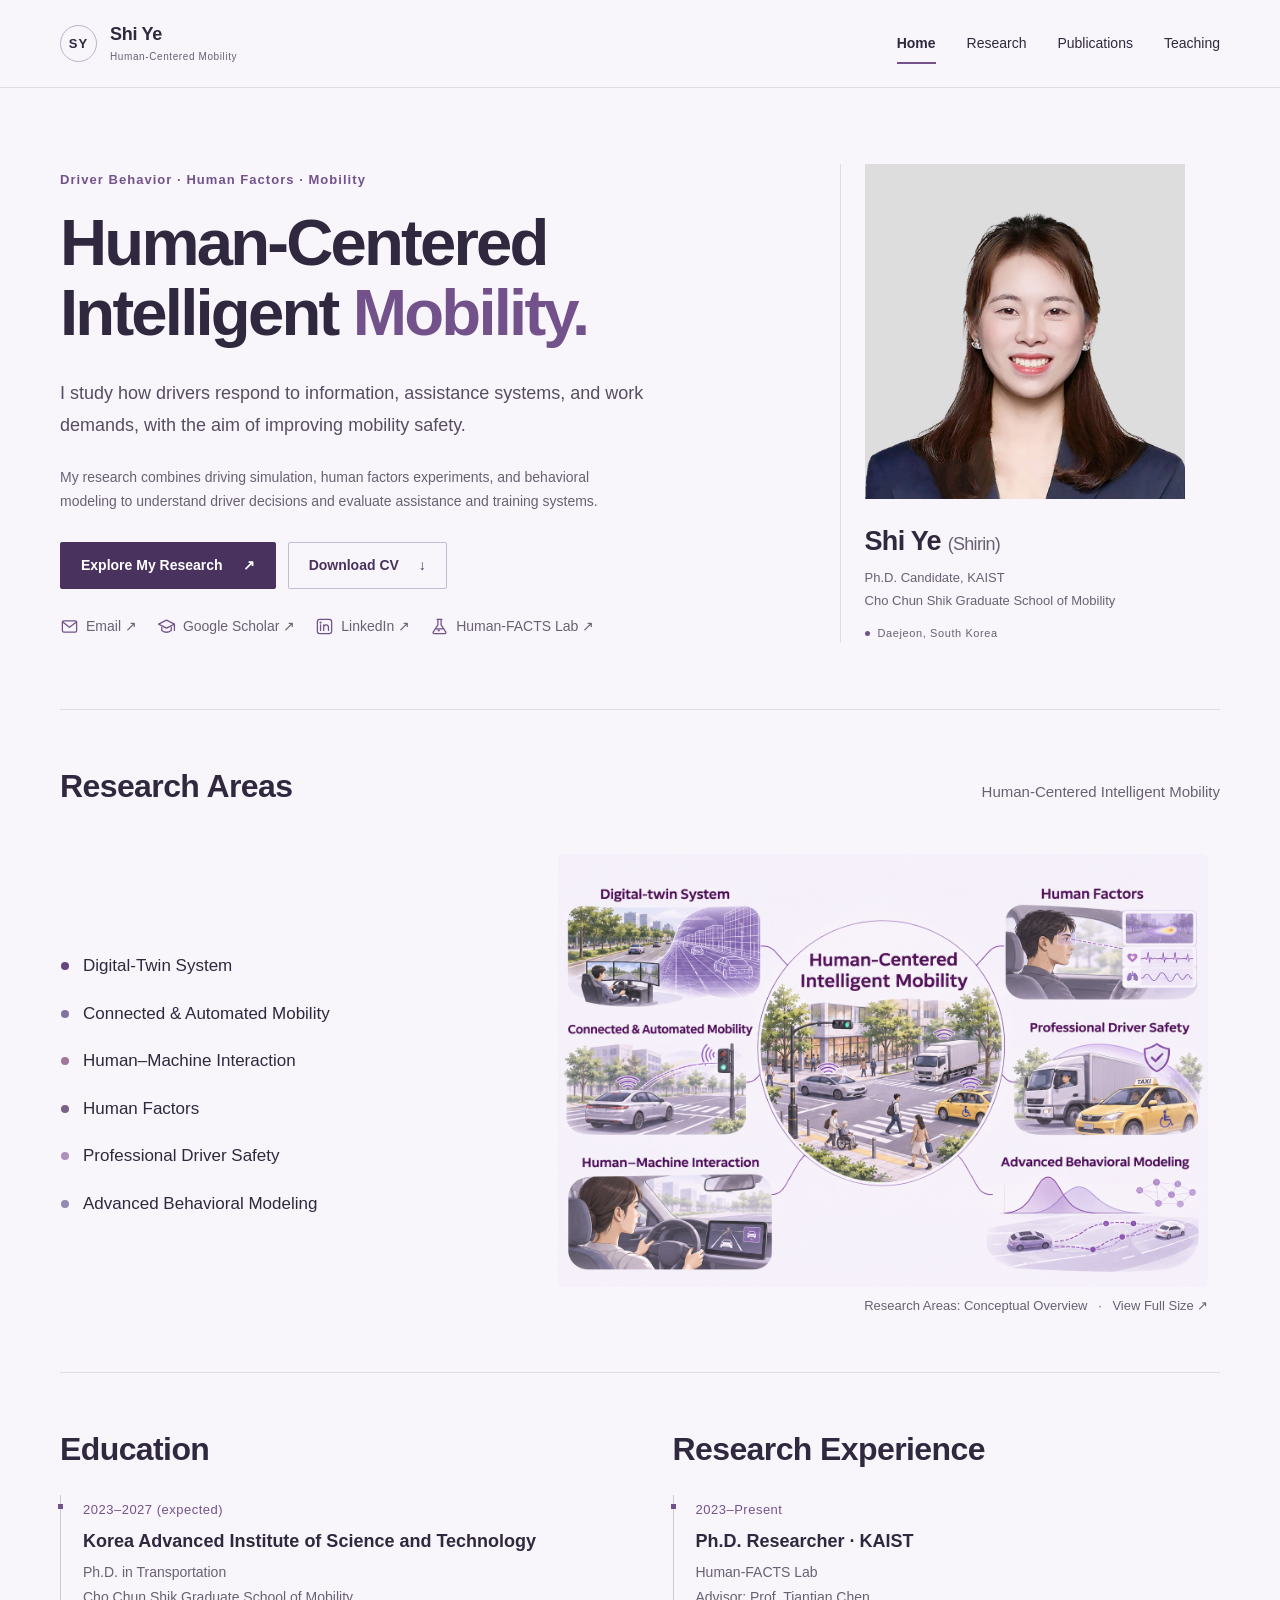
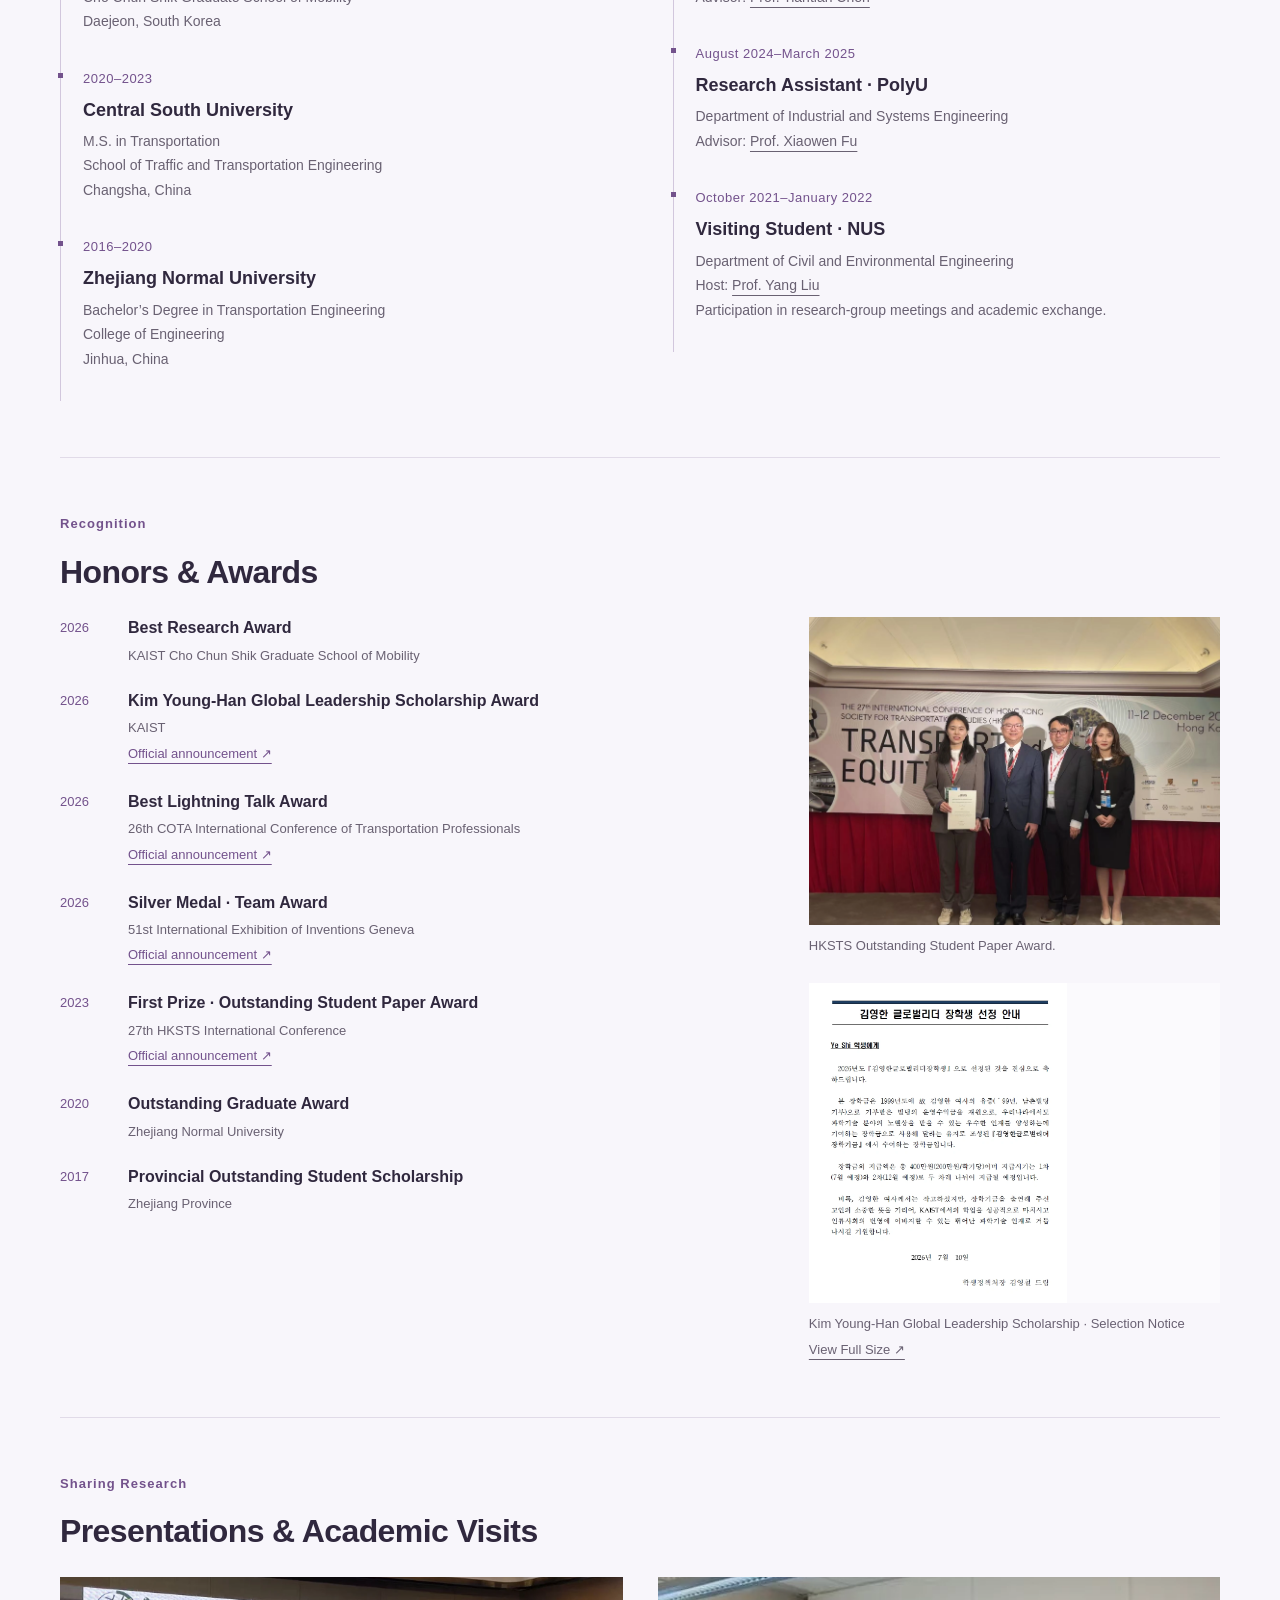
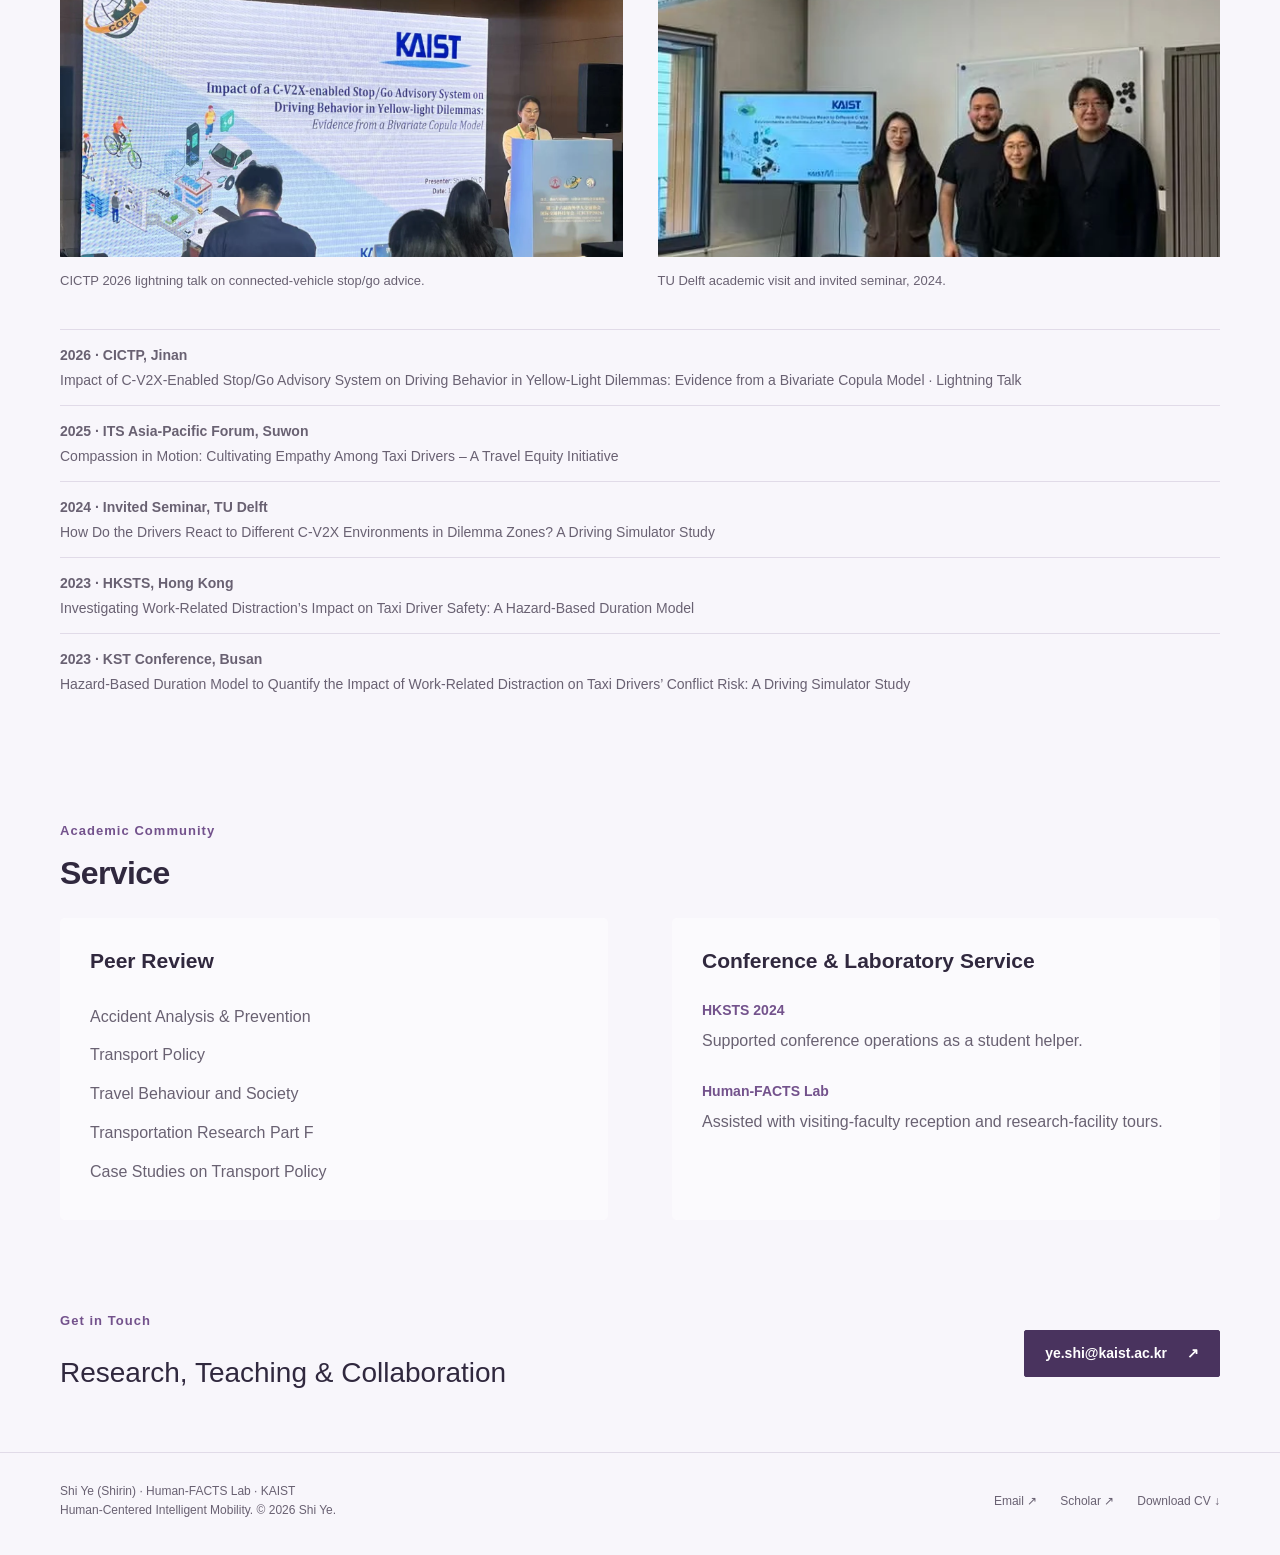
==== commit 24694c8e: "Reduce homepage portrait crop" ====
--- a/index.html
+++ b/index.html
@@ -1,5 +1,5 @@
 <!doctype html>
-<html lang="en"><head><meta charset="utf-8"><meta name="viewport" content="width=device-width,initial-scale=1"><meta name="description" content="Shi Ye (Shirin), Ph.D. candidate at KAIST. Research on driver behavior, human factors, driving simulation, and intelligent mobility."><meta name="theme-color" content="#49335e"><title>Human-Centered Intelligent Mobility | Shi Ye</title><link rel="icon" href="favicon.svg" type="image/svg+xml"><link rel="stylesheet" href="styles.css?v=portrait-crop1"><script src="site.js?v=content20261110" defer></script></head><body><a href="#main" class="skip">Skip to content</a><header class="site-header"><div class="container nav-inner"><a class="brand" href="index.html" aria-label="Shi Ye — Home"><span class="brand-mark" aria-hidden="true">SY</span><span>Shi Ye <small>Human-Centered Mobility</small></span></a><button class="menu-toggle" aria-expanded="false" aria-controls="main-nav">Menu</button><nav class="nav-links" id="main-nav" aria-label="Main navigation"><a href="index.html" aria-current="page">Home</a><a href="research.html">Research</a><a href="publications.html">Publications</a><a href="teaching.html">Teaching</a></nav></div></header><main class="container" id="main">
+<html lang="en"><head><meta charset="utf-8"><meta name="viewport" content="width=device-width,initial-scale=1"><meta name="description" content="Shi Ye (Shirin), Ph.D. candidate at KAIST. Research on driver behavior, human factors, driving simulation, and intelligent mobility."><meta name="theme-color" content="#49335e"><title>Human-Centered Intelligent Mobility | Shi Ye</title><link rel="icon" href="favicon.svg" type="image/svg+xml"><link rel="stylesheet" href="styles.css?v=portrait-crop2"><script src="site.js?v=content20261110" defer></script></head><body><a href="#main" class="skip">Skip to content</a><header class="site-header"><div class="container nav-inner"><a class="brand" href="index.html" aria-label="Shi Ye — Home"><span class="brand-mark" aria-hidden="true">SY</span><span>Shi Ye <small>Human-Centered Mobility</small></span></a><button class="menu-toggle" aria-expanded="false" aria-controls="main-nav">Menu</button><nav class="nav-links" id="main-nav" aria-label="Main navigation"><a href="index.html" aria-current="page">Home</a><a href="research.html">Research</a><a href="publications.html">Publications</a><a href="teaching.html">Teaching</a></nav></div></header><main class="container" id="main">
 
 
 
--- a/styles.css
+++ b/styles.css
@@ -1,6 +1,6 @@
 @charset "UTF-8";
 :root{--ink:#30283e;--navy:#49335e;--muted:#696172;--teal:#73528c;--paper:#f8f6fb;--line:#e1dbe8;--wash:#eee8f3;--white:#fff;--max:1160px}
-*{box-sizing:border-box}html{scroll-behavior:smooth;scroll-padding-top:110px}body{margin:0;background:var(--paper);color:var(--ink);font-family:"Segoe UI",Arial,sans-serif;font-size:16px;line-height:1.75;-webkit-font-smoothing:antialiased}a{color:inherit;text-underline-offset:5px}a:hover{color:var(--teal)}button,input{font:inherit}button,a,input{touch-action:manipulation}button{cursor:pointer}img,video{max-width:100%;display:block}button:focus-visible,a:focus-visible,input:focus-visible,summary:focus-visible{outline:3px solid var(--teal);outline-offset:5px}::selection{background:#ded0ee}.container{width:min(var(--max),calc(100% - 80px));margin:auto}.skip{position:fixed;top:-80px;left:20px;background:white;padding:10px;z-index:99}.skip:focus{top:10px}.site-header{height:88px;position:sticky;top:0;z-index:20;background:rgba(248,246,251,.97);border-bottom:1px solid var(--line);backdrop-filter:blur(14px)}.nav-inner{display:flex;align-items:center;justify-content:space-between;height:100%}.brand{display:flex;align-items:center;gap:13px;text-decoration:none;line-height:1.2;font-weight:650;font-size:18px;letter-spacing:-.3px}.brand-mark{height:37px;width:37px;display:grid;place-items:center;border:1px solid #bdb0ca;font-size:13px;letter-spacing:1px;border-radius:50%}.brand small{display:block;font-size:10px;letter-spacing:1.4px;font-weight:500;color:var(--muted);margin-top:5px}.nav-links{display:flex;gap:31px;align-items:center}.nav-links a{font-size:14px;text-decoration:none;position:relative;padding:11px 0}.nav-links a[aria-current=page]{font-weight:650}.nav-links a[aria-current=page]:after{content:"";position:absolute;height:2px;bottom:3px;left:0;right:0;background:var(--teal)}.menu-toggle{display:none;background:none;border:1px solid var(--line);padding:6px 13px}.eyebrow{font-size:11px;line-height:1.5;font-weight:650;letter-spacing:2.1px;text-transform:none;color:var(--teal);margin:0 0 24px}.hero{padding:76px 0 66px;display:grid;grid-template-columns:1.45fr .8fr;gap:90px;align-items:center}.hero h1{font-size:clamp(42px,5.1vw,68px);letter-spacing:-2.8px;line-height:1.08;font-weight:550;margin:0 0 28px}.hero h1 span{color:var(--teal)}.hero .lead{max-width:650px;font-size:18px;line-height:1.8;color:#574d63;margin-bottom:23px}.hero .context{font-size:14px;color:var(--muted);max-width:580px}.profile{position:relative;padding-left:24px;border-left:1px solid var(--line)}.portrait-wrap{background:#eee9f2;overflow:hidden;max-width:320px}.portrait-wrap img{transform:scale(1.10);transform-origin:50% 8%;width:100%;height:335px;object-fit:cover;object-position:50% 32%}.profile h2{font-size:27px;font-weight:550;letter-spacing:-.7px;margin:19px 0 2px}.profile h2 span{font-size:18px;color:var(--muted);font-weight:400}.profile p{font-size:13px;color:var(--muted);margin:0}.profile .place{display:flex;align-items:center;gap:8px;margin-top:11px;font-size:11px;letter-spacing:.6px}.dot{width:5px;height:5px;border-radius:50%;background:var(--teal)}.actions{display:flex;gap:12px;flex-wrap:wrap;margin-top:28px}.button{display:inline-flex;align-items:center;justify-content:center;gap:20px;padding:12px 20px;background:var(--navy);color:white;text-decoration:none;font-size:13px;font-weight:600;border:1px solid var(--navy);border-radius:2px}.button:hover{background:#634779;color:white}.button.secondary{background:transparent;color:var(--navy);border-color:#c7bbd2}.button.secondary:hover{background:var(--wash)}.socials{display:flex;gap:19px;flex-wrap:wrap;margin-top:27px}.socials a{font-size:12px;color:var(--muted);text-decoration:none}.socials a:hover{color:var(--teal)}.section{padding:72px 0;border-top:1px solid var(--line)}.section-head{display:flex;justify-content:space-between;align-items:flex-end;gap:32px;margin-bottom:35px}.section-head h2,.section-title{font-size:35px;line-height:1.25;font-weight:500;letter-spacing:-1px;margin:0}.section-head .eyebrow{margin-bottom:13px}.section-head p{color:var(--muted);max-width:420px;margin:0;font-size:15px}.text-link{font-size:13px;font-weight:600;text-decoration:none;display:inline-flex;gap:14px;align-items:center}.text-link span{color:var(--teal)}.threads{display:grid;grid-template-columns:repeat(3,1fr);gap:36px}.thread{padding-top:22px;border-top:2px solid #c8b6d8}.index{font-size:12px;color:var(--teal);font-weight:600;letter-spacing:1px}.thread h3{font-weight:550;font-size:21px;line-height:1.35;letter-spacing:-.35px;margin:17px 0 13px}.thread p{font-size:14px;color:var(--muted);margin:0 0 16px}.selected-grid{display:grid;grid-template-columns:repeat(3,1fr);gap:26px}.selected-card{text-decoration:none;display:flex;flex-direction:column}.selected-card .thumb{height:185px;overflow:hidden;background:var(--wash)}.selected-card img{width:100%;height:100%;object-fit:cover;transition:transform .4s}.selected-card:hover img{transform:scale(1.025)}.selected-card .meta{font-size:10px;letter-spacing:1.2px;text-transform:none;color:var(--teal);margin:20px 0 8px}.selected-card h3{font-size:22px;font-weight:550;letter-spacing:-.6px;line-height:1.35;margin:0 0 12px}.selected-card p{font-size:14px;color:var(--muted);margin:0 0 18px}.selected-card .text-link{margin-top:auto}.bridge{background:var(--navy);color:#fff;padding:56px;margin:0 0 72px;display:grid;grid-template-columns:1fr 1fr;gap:70px;position:relative}.bridge h2{font-size:27px;font-weight:450;line-height:1.35;margin:0 0 16px;letter-spacing:-.5px}.bridge p{font-size:14px;color:#cbd8de}.bridge .eyebrow{color:#8fd0cb}.bridge a:hover{color:#9cded7}.bridge .text-link span{color:#8fd0cb}.page-intro{padding:65px 0 42px;max-width:850px}.page-intro h1{font-size:58px;font-weight:500;letter-spacing:-2px;line-height:1.12;margin:0 0 23px}.page-intro .eyebrow{margin-bottom:19px}.page-intro p{font-size:19px;line-height:1.75;color:var(--muted);max-width:790px}.jump-links{display:flex;gap:10px;flex-wrap:wrap;padding:0 0 42px}.jump-links a{border:1px solid var(--line);padding:6px 14px;font-size:12px;text-decoration:none;background:white}.jump-links a:hover{border-color:var(--teal)}.research-section{border-top:1px solid var(--line);padding:55px 0 64px;scroll-margin-top:110px}.research-section>.eyebrow{margin-bottom:14px}.research-section>h2{font-size:36px;line-height:1.25;font-weight:500;letter-spacing:-.9px;margin:0 0 34px}.feature{display:grid;grid-template-columns:1.05fr 1fr;gap:48px;align-items:start;margin:0 0 48px}.feature.reverse .feature-media{order:2}.feature h3{font-weight:550;font-size:27px;letter-spacing:-.5px;line-height:1.35;margin:0 0 17px}.feature p,.copy p{font-size:15px;line-height:1.85;color:#62596d;margin:0 0 16px}.feature-media{margin:0;background:var(--wash)}.feature-media img{width:100%;object-fit:cover;max-height:390px}.feature-media figcaption{padding:12px 15px;color:var(--muted);font-size:11px;line-height:1.6;background:#f0ecf5}.contribution{border-left:2px solid var(--teal);padding-left:16px;margin:23px 0}.contribution strong{display:block;font-size:10px;letter-spacing:1.4px;text-transform:none;margin-bottom:5px;color:var(--teal)}.contribution p{font-size:13px;margin:0}.tag{font-size:10px;text-transform:none;letter-spacing:1px;color:var(--teal);border:1px solid #cfc0dc;padding:4px 8px;display:inline-block;margin-bottom:14px}.media-detail{border:1px solid var(--line);padding:12px 17px;margin:20px 0;background:white}.media-detail summary{font-size:13px;cursor:pointer}.media-detail img{margin:20px auto;max-height:620px;object-fit:contain}.media-detail p{font-size:12px;color:var(--muted)}.media-gallery{background:var(--wash);padding:27px;margin:30px 0 0}.gallery-head{display:flex;align-items:start;justify-content:space-between;gap:20px;margin-bottom:20px}.gallery-head h3{font-size:23px;line-height:1.4;letter-spacing:-.4px;margin:0;font-weight:550}.gallery-head p{font-size:13px;color:var(--muted);margin:7px 0 0;max-width:650px}.video-tabs{display:flex;flex-wrap:wrap;gap:7px;margin-bottom:18px}.video-tabs button{background:transparent;color:var(--muted);border:1px solid #cec3d8;font-size:12px;padding:8px 14px}.video-tabs button[aria-pressed=true]{background:var(--navy);color:white;border-color:var(--navy)}.media-gallery video{width:100%;max-height:540px;background:#0d1720;aspect-ratio:16/9;object-fit:contain}.video-caption{font-size:12px;color:var(--muted);margin:13px 0 0;min-height:23px}.video-caption b{font-weight:600;color:var(--ink)}.comparison{display:grid;grid-template-columns:1fr 1fr;gap:36px;align-items:center;margin-top:30px;padding:28px;border:1px solid var(--line)}.comparison h3{font-size:23px;font-weight:550;margin:0 0 12px}.comparison p{font-size:14px;color:var(--muted)}.comparison video{width:100%;max-height:300px;background:#101922;aspect-ratio:1/1;object-fit:contain}.collab-grid{display:grid;grid-template-columns:repeat(3,1fr);gap:25px}.collab-item{padding:24px 0;border-top:2px solid #c7b8d3}.collab-item h3{font-size:20px;font-weight:550;line-height:1.4;margin:0 0 12px}.collab-item p{font-size:14px;color:var(--muted)}.future{background:#eee7f4;padding:40px;display:grid;grid-template-columns:1fr 1fr;gap:48px}.future h3{font-size:26px;line-height:1.35;font-weight:500;letter-spacing:-.6px;margin:12px 0}.future p{font-size:15px;color:#62566f;margin-bottom:0}.pub-toolbar{display:flex;gap:22px;align-items:center;justify-content:space-between;border-top:1px solid var(--line);border-bottom:1px solid var(--line);padding:23px 0;margin-bottom:25px}.filter-buttons{display:flex;gap:6px;flex-wrap:wrap}.filter-buttons button{border:0;background:none;padding:7px 12px;font-size:13px;color:var(--muted)}.filter-buttons button[aria-pressed=true]{color:white;background:var(--navy)}.search-wrap{position:relative}.search-wrap input{padding:10px 13px;border:1px solid #cfc3da;background:white;font-size:13px;width:260px;max-width:100%;border-radius:0}.pub-count{font-size:12px;color:var(--muted)}.publication{display:grid;grid-template-columns:65px 1fr;gap:20px;padding:28px 0;border-bottom:1px solid var(--line)}.pub-year{font-size:13px;color:var(--teal);font-weight:650;padding-top:4px}.publication h3{font-size:19px;line-height:1.45;font-weight:550;letter-spacing:-.2px;margin:0 0 9px}.publication h3 a{text-decoration:none;color:var(--ink)}.publication h3 a:hover{color:var(--teal)}.pub-authors{font-size:13px;color:var(--muted);margin:0 0 5px}.pub-authors strong{color:var(--ink);font-weight:650}.pub-venue{font-size:13px;margin:0 0 8px}.pub-links{display:flex;gap:20px;align-items:center;flex-wrap:wrap}.pub-links a,.copy-citation{font-size:12px;color:var(--teal);text-decoration:none;background:none;border:0;padding:0}.journal-metrics{font-size:11px;color:var(--muted);margin-top:8px}.journal-metrics summary{cursor:pointer;width:max-content}.journal-metrics p{margin:7px 0 0}.pub-highlight{display:grid;grid-template-columns:repeat(2,1fr);gap:18px;margin:0 0 48px}.pub-highlight a{padding:24px;background:var(--wash);text-decoration:none;border-top:2px solid #9fbdb9}.pub-highlight h3{font-size:19px;line-height:1.4;margin:8px 0;font-weight:550}.pub-highlight p{font-size:13px;color:var(--muted);margin:0}.pub-highlight small{font-size:10px;letter-spacing:1px;color:var(--teal)}.empty{padding:40px;background:var(--wash);font-size:15px}.under-review{margin:50px 0 70px}.under-review h2{font-size:29px;font-weight:500}.under-review .publication{grid-template-columns:65px 1fr}.under-review .pub-year{font-size:11px}.teaching-hero{display:grid;grid-template-columns:1.1fr 1fr;gap:55px;align-items:center;padding-bottom:55px}.teaching-hero img{width:100%;height:320px;object-fit:cover}.teaching-hero h2{font-size:31px;font-weight:500;line-height:1.3;letter-spacing:-.7px;margin:0 0 20px}.teaching-hero p{font-size:15px;color:var(--muted)}.role{font-size:12px!important;color:var(--teal)!important;letter-spacing:.3px}.course{padding:47px 0;border-top:1px solid var(--line)}.course h2{font-size:29px;font-weight:500;line-height:1.3;letter-spacing:-.5px;margin:0 0 9px}.course>p{max-width:820px;color:var(--muted)}.timeline{display:grid;grid-template-columns:repeat(4,1fr);margin:38px 0;gap:22px}.timeline>div{padding:20px 0;border-top:2px solid #92b6b1}.timeline h3{font-size:18px;font-weight:550;margin:12px 0}.timeline p{font-size:13px;color:var(--muted);margin:0}.support{background:var(--wash);padding:16px 21px;font-size:13px!important}.mentor-links{display:grid;grid-template-columns:1fr 1fr;gap:22px;margin:27px 0}.mentor-links a,.mentor-links>div{border:1px solid var(--line);padding:22px;text-decoration:none;font-size:16px;line-height:1.5}.mentor-links small{display:block;color:var(--teal);font-size:10px;letter-spacing:1px;margin-bottom:8px}.about-intro{display:grid;grid-template-columns:1.4fr .7fr;gap:70px;padding-bottom:54px}.about-intro p{color:var(--muted);font-size:16px;margin-top:0}.cv-panel{background:var(--navy);color:white;padding:27px}.cv-panel h2{font-size:24px;font-weight:500;margin:0 0 9px}.cv-panel p{font-size:13px;color:#d1dfe5}.cv-panel .button{border-color:#8ba2ae;background:transparent;margin-top:8px}.bio-columns{display:grid;grid-template-columns:1fr 1fr;gap:65px;padding:50px 0;border-top:1px solid var(--line)}.bio-columns h2,.about-section h2{font-size:30px;font-weight:500;letter-spacing:-.7px;margin:0 0 28px}.cv-item{border-left:1px solid #d2c7dd;padding:0 0 27px 22px;position:relative}.cv-item:before{content:"";width:5px;height:5px;background:var(--teal);position:absolute;left:-3px;top:9px}.cv-item time{font-size:11px;color:var(--teal);letter-spacing:.5px}.cv-item h3{font-size:18px;font-weight:550;line-height:1.4;margin:6px 0}.cv-item p{font-size:13px;color:var(--muted);margin:3px 0}.about-section{padding:45px 0;border-top:1px solid var(--line)}.award-layout{display:grid;grid-template-columns:1.35fr .8fr;gap:55px}.award{display:grid;grid-template-columns:50px 1fr;gap:18px;margin-bottom:24px}.award time{font-size:12px;color:var(--teal)}.award h3{font-size:16px;font-weight:550;line-height:1.4;margin:0 0 5px}.award p{font-size:12px;color:var(--muted);margin:0}.award a{font-size:11px;color:var(--teal)}.award-photo{margin:0}.award-photo img{width:100%}.award-photo figcaption{font-size:11px;color:var(--muted);padding-top:10px}.talk-grid{display:grid;grid-template-columns:1fr 1fr;gap:35px}.talk-grid figure{margin:0}.talk-grid img{width:100%;height:280px;object-fit:cover}.talk-grid figcaption{font-size:12px;color:var(--muted);padding:13px 0}.talk-list{margin:25px 0 0;border-top:1px solid var(--line)}.talk-list p{font-size:14px;color:var(--muted);padding:13px 0;margin:0;border-bottom:1px solid var(--line)}.services{display:grid;grid-template-columns:1.1fr 1fr;gap:60px}.services h3{font-size:20px;font-weight:550;margin:0 0 12px}.services p,.services li{font-size:14px;color:var(--muted)}.services ul{padding-left:20px}.contact-strip{display:flex;align-items:center;justify-content:space-between;gap:25px;padding:35px 0 55px}.contact-strip h2{font-size:28px;font-weight:500;margin:0}.site-footer{border-top:1px solid var(--line);padding:29px 0 34px}.footer-inner{display:flex;align-items:center;justify-content:space-between;gap:20px}.site-footer p{font-size:11px;color:var(--muted);margin:0}.footer-links{display:flex;gap:23px}.footer-links a{font-size:12px;text-decoration:none;color:var(--muted)}[hidden]{display:none!important}.sr-only{position:absolute;width:1px;height:1px;padding:0;margin:-1px;overflow:hidden;clip:rect(0,0,0,0);white-space:nowrap;border:0}.toast{position:fixed;bottom:24px;left:50%;transform:translateX(-50%);background:var(--navy);color:white;padding:11px 22px;font-size:13px;z-index:50;border-radius:2px}
+*{box-sizing:border-box}html{scroll-behavior:smooth;scroll-padding-top:110px}body{margin:0;background:var(--paper);color:var(--ink);font-family:"Segoe UI",Arial,sans-serif;font-size:16px;line-height:1.75;-webkit-font-smoothing:antialiased}a{color:inherit;text-underline-offset:5px}a:hover{color:var(--teal)}button,input{font:inherit}button,a,input{touch-action:manipulation}button{cursor:pointer}img,video{max-width:100%;display:block}button:focus-visible,a:focus-visible,input:focus-visible,summary:focus-visible{outline:3px solid var(--teal);outline-offset:5px}::selection{background:#ded0ee}.container{width:min(var(--max),calc(100% - 80px));margin:auto}.skip{position:fixed;top:-80px;left:20px;background:white;padding:10px;z-index:99}.skip:focus{top:10px}.site-header{height:88px;position:sticky;top:0;z-index:20;background:rgba(248,246,251,.97);border-bottom:1px solid var(--line);backdrop-filter:blur(14px)}.nav-inner{display:flex;align-items:center;justify-content:space-between;height:100%}.brand{display:flex;align-items:center;gap:13px;text-decoration:none;line-height:1.2;font-weight:650;font-size:18px;letter-spacing:-.3px}.brand-mark{height:37px;width:37px;display:grid;place-items:center;border:1px solid #bdb0ca;font-size:13px;letter-spacing:1px;border-radius:50%}.brand small{display:block;font-size:10px;letter-spacing:1.4px;font-weight:500;color:var(--muted);margin-top:5px}.nav-links{display:flex;gap:31px;align-items:center}.nav-links a{font-size:14px;text-decoration:none;position:relative;padding:11px 0}.nav-links a[aria-current=page]{font-weight:650}.nav-links a[aria-current=page]:after{content:"";position:absolute;height:2px;bottom:3px;left:0;right:0;background:var(--teal)}.menu-toggle{display:none;background:none;border:1px solid var(--line);padding:6px 13px}.eyebrow{font-size:11px;line-height:1.5;font-weight:650;letter-spacing:2.1px;text-transform:none;color:var(--teal);margin:0 0 24px}.hero{padding:76px 0 66px;display:grid;grid-template-columns:1.45fr .8fr;gap:90px;align-items:center}.hero h1{font-size:clamp(42px,5.1vw,68px);letter-spacing:-2.8px;line-height:1.08;font-weight:550;margin:0 0 28px}.hero h1 span{color:var(--teal)}.hero .lead{max-width:650px;font-size:18px;line-height:1.8;color:#574d63;margin-bottom:23px}.hero .context{font-size:14px;color:var(--muted);max-width:580px}.profile{position:relative;padding-left:24px;border-left:1px solid var(--line)}.portrait-wrap{background:#eee9f2;overflow:hidden;max-width:320px}.portrait-wrap img{transform:scale(1.05);transform-origin:50% 8%;width:100%;height:335px;object-fit:cover;object-position:50% 32%}.profile h2{font-size:27px;font-weight:550;letter-spacing:-.7px;margin:19px 0 2px}.profile h2 span{font-size:18px;color:var(--muted);font-weight:400}.profile p{font-size:13px;color:var(--muted);margin:0}.profile .place{display:flex;align-items:center;gap:8px;margin-top:11px;font-size:11px;letter-spacing:.6px}.dot{width:5px;height:5px;border-radius:50%;background:var(--teal)}.actions{display:flex;gap:12px;flex-wrap:wrap;margin-top:28px}.button{display:inline-flex;align-items:center;justify-content:center;gap:20px;padding:12px 20px;background:var(--navy);color:white;text-decoration:none;font-size:13px;font-weight:600;border:1px solid var(--navy);border-radius:2px}.button:hover{background:#634779;color:white}.button.secondary{background:transparent;color:var(--navy);border-color:#c7bbd2}.button.secondary:hover{background:var(--wash)}.socials{display:flex;gap:19px;flex-wrap:wrap;margin-top:27px}.socials a{font-size:12px;color:var(--muted);text-decoration:none}.socials a:hover{color:var(--teal)}.section{padding:72px 0;border-top:1px solid var(--line)}.section-head{display:flex;justify-content:space-between;align-items:flex-end;gap:32px;margin-bottom:35px}.section-head h2,.section-title{font-size:35px;line-height:1.25;font-weight:500;letter-spacing:-1px;margin:0}.section-head .eyebrow{margin-bottom:13px}.section-head p{color:var(--muted);max-width:420px;margin:0;font-size:15px}.text-link{font-size:13px;font-weight:600;text-decoration:none;display:inline-flex;gap:14px;align-items:center}.text-link span{color:var(--teal)}.threads{display:grid;grid-template-columns:repeat(3,1fr);gap:36px}.thread{padding-top:22px;border-top:2px solid #c8b6d8}.index{font-size:12px;color:var(--teal);font-weight:600;letter-spacing:1px}.thread h3{font-weight:550;font-size:21px;line-height:1.35;letter-spacing:-.35px;margin:17px 0 13px}.thread p{font-size:14px;color:var(--muted);margin:0 0 16px}.selected-grid{display:grid;grid-template-columns:repeat(3,1fr);gap:26px}.selected-card{text-decoration:none;display:flex;flex-direction:column}.selected-card .thumb{height:185px;overflow:hidden;background:var(--wash)}.selected-card img{width:100%;height:100%;object-fit:cover;transition:transform .4s}.selected-card:hover img{transform:scale(1.025)}.selected-card .meta{font-size:10px;letter-spacing:1.2px;text-transform:none;color:var(--teal);margin:20px 0 8px}.selected-card h3{font-size:22px;font-weight:550;letter-spacing:-.6px;line-height:1.35;margin:0 0 12px}.selected-card p{font-size:14px;color:var(--muted);margin:0 0 18px}.selected-card .text-link{margin-top:auto}.bridge{background:var(--navy);color:#fff;padding:56px;margin:0 0 72px;display:grid;grid-template-columns:1fr 1fr;gap:70px;position:relative}.bridge h2{font-size:27px;font-weight:450;line-height:1.35;margin:0 0 16px;letter-spacing:-.5px}.bridge p{font-size:14px;color:#cbd8de}.bridge .eyebrow{color:#8fd0cb}.bridge a:hover{color:#9cded7}.bridge .text-link span{color:#8fd0cb}.page-intro{padding:65px 0 42px;max-width:850px}.page-intro h1{font-size:58px;font-weight:500;letter-spacing:-2px;line-height:1.12;margin:0 0 23px}.page-intro .eyebrow{margin-bottom:19px}.page-intro p{font-size:19px;line-height:1.75;color:var(--muted);max-width:790px}.jump-links{display:flex;gap:10px;flex-wrap:wrap;padding:0 0 42px}.jump-links a{border:1px solid var(--line);padding:6px 14px;font-size:12px;text-decoration:none;background:white}.jump-links a:hover{border-color:var(--teal)}.research-section{border-top:1px solid var(--line);padding:55px 0 64px;scroll-margin-top:110px}.research-section>.eyebrow{margin-bottom:14px}.research-section>h2{font-size:36px;line-height:1.25;font-weight:500;letter-spacing:-.9px;margin:0 0 34px}.feature{display:grid;grid-template-columns:1.05fr 1fr;gap:48px;align-items:start;margin:0 0 48px}.feature.reverse .feature-media{order:2}.feature h3{font-weight:550;font-size:27px;letter-spacing:-.5px;line-height:1.35;margin:0 0 17px}.feature p,.copy p{font-size:15px;line-height:1.85;color:#62596d;margin:0 0 16px}.feature-media{margin:0;background:var(--wash)}.feature-media img{width:100%;object-fit:cover;max-height:390px}.feature-media figcaption{padding:12px 15px;color:var(--muted);font-size:11px;line-height:1.6;background:#f0ecf5}.contribution{border-left:2px solid var(--teal);padding-left:16px;margin:23px 0}.contribution strong{display:block;font-size:10px;letter-spacing:1.4px;text-transform:none;margin-bottom:5px;color:var(--teal)}.contribution p{font-size:13px;margin:0}.tag{font-size:10px;text-transform:none;letter-spacing:1px;color:var(--teal);border:1px solid #cfc0dc;padding:4px 8px;display:inline-block;margin-bottom:14px}.media-detail{border:1px solid var(--line);padding:12px 17px;margin:20px 0;background:white}.media-detail summary{font-size:13px;cursor:pointer}.media-detail img{margin:20px auto;max-height:620px;object-fit:contain}.media-detail p{font-size:12px;color:var(--muted)}.media-gallery{background:var(--wash);padding:27px;margin:30px 0 0}.gallery-head{display:flex;align-items:start;justify-content:space-between;gap:20px;margin-bottom:20px}.gallery-head h3{font-size:23px;line-height:1.4;letter-spacing:-.4px;margin:0;font-weight:550}.gallery-head p{font-size:13px;color:var(--muted);margin:7px 0 0;max-width:650px}.video-tabs{display:flex;flex-wrap:wrap;gap:7px;margin-bottom:18px}.video-tabs button{background:transparent;color:var(--muted);border:1px solid #cec3d8;font-size:12px;padding:8px 14px}.video-tabs button[aria-pressed=true]{background:var(--navy);color:white;border-color:var(--navy)}.media-gallery video{width:100%;max-height:540px;background:#0d1720;aspect-ratio:16/9;object-fit:contain}.video-caption{font-size:12px;color:var(--muted);margin:13px 0 0;min-height:23px}.video-caption b{font-weight:600;color:var(--ink)}.comparison{display:grid;grid-template-columns:1fr 1fr;gap:36px;align-items:center;margin-top:30px;padding:28px;border:1px solid var(--line)}.comparison h3{font-size:23px;font-weight:550;margin:0 0 12px}.comparison p{font-size:14px;color:var(--muted)}.comparison video{width:100%;max-height:300px;background:#101922;aspect-ratio:1/1;object-fit:contain}.collab-grid{display:grid;grid-template-columns:repeat(3,1fr);gap:25px}.collab-item{padding:24px 0;border-top:2px solid #c7b8d3}.collab-item h3{font-size:20px;font-weight:550;line-height:1.4;margin:0 0 12px}.collab-item p{font-size:14px;color:var(--muted)}.future{background:#eee7f4;padding:40px;display:grid;grid-template-columns:1fr 1fr;gap:48px}.future h3{font-size:26px;line-height:1.35;font-weight:500;letter-spacing:-.6px;margin:12px 0}.future p{font-size:15px;color:#62566f;margin-bottom:0}.pub-toolbar{display:flex;gap:22px;align-items:center;justify-content:space-between;border-top:1px solid var(--line);border-bottom:1px solid var(--line);padding:23px 0;margin-bottom:25px}.filter-buttons{display:flex;gap:6px;flex-wrap:wrap}.filter-buttons button{border:0;background:none;padding:7px 12px;font-size:13px;color:var(--muted)}.filter-buttons button[aria-pressed=true]{color:white;background:var(--navy)}.search-wrap{position:relative}.search-wrap input{padding:10px 13px;border:1px solid #cfc3da;background:white;font-size:13px;width:260px;max-width:100%;border-radius:0}.pub-count{font-size:12px;color:var(--muted)}.publication{display:grid;grid-template-columns:65px 1fr;gap:20px;padding:28px 0;border-bottom:1px solid var(--line)}.pub-year{font-size:13px;color:var(--teal);font-weight:650;padding-top:4px}.publication h3{font-size:19px;line-height:1.45;font-weight:550;letter-spacing:-.2px;margin:0 0 9px}.publication h3 a{text-decoration:none;color:var(--ink)}.publication h3 a:hover{color:var(--teal)}.pub-authors{font-size:13px;color:var(--muted);margin:0 0 5px}.pub-authors strong{color:var(--ink);font-weight:650}.pub-venue{font-size:13px;margin:0 0 8px}.pub-links{display:flex;gap:20px;align-items:center;flex-wrap:wrap}.pub-links a,.copy-citation{font-size:12px;color:var(--teal);text-decoration:none;background:none;border:0;padding:0}.journal-metrics{font-size:11px;color:var(--muted);margin-top:8px}.journal-metrics summary{cursor:pointer;width:max-content}.journal-metrics p{margin:7px 0 0}.pub-highlight{display:grid;grid-template-columns:repeat(2,1fr);gap:18px;margin:0 0 48px}.pub-highlight a{padding:24px;background:var(--wash);text-decoration:none;border-top:2px solid #9fbdb9}.pub-highlight h3{font-size:19px;line-height:1.4;margin:8px 0;font-weight:550}.pub-highlight p{font-size:13px;color:var(--muted);margin:0}.pub-highlight small{font-size:10px;letter-spacing:1px;color:var(--teal)}.empty{padding:40px;background:var(--wash);font-size:15px}.under-review{margin:50px 0 70px}.under-review h2{font-size:29px;font-weight:500}.under-review .publication{grid-template-columns:65px 1fr}.under-review .pub-year{font-size:11px}.teaching-hero{display:grid;grid-template-columns:1.1fr 1fr;gap:55px;align-items:center;padding-bottom:55px}.teaching-hero img{width:100%;height:320px;object-fit:cover}.teaching-hero h2{font-size:31px;font-weight:500;line-height:1.3;letter-spacing:-.7px;margin:0 0 20px}.teaching-hero p{font-size:15px;color:var(--muted)}.role{font-size:12px!important;color:var(--teal)!important;letter-spacing:.3px}.course{padding:47px 0;border-top:1px solid var(--line)}.course h2{font-size:29px;font-weight:500;line-height:1.3;letter-spacing:-.5px;margin:0 0 9px}.course>p{max-width:820px;color:var(--muted)}.timeline{display:grid;grid-template-columns:repeat(4,1fr);margin:38px 0;gap:22px}.timeline>div{padding:20px 0;border-top:2px solid #92b6b1}.timeline h3{font-size:18px;font-weight:550;margin:12px 0}.timeline p{font-size:13px;color:var(--muted);margin:0}.support{background:var(--wash);padding:16px 21px;font-size:13px!important}.mentor-links{display:grid;grid-template-columns:1fr 1fr;gap:22px;margin:27px 0}.mentor-links a,.mentor-links>div{border:1px solid var(--line);padding:22px;text-decoration:none;font-size:16px;line-height:1.5}.mentor-links small{display:block;color:var(--teal);font-size:10px;letter-spacing:1px;margin-bottom:8px}.about-intro{display:grid;grid-template-columns:1.4fr .7fr;gap:70px;padding-bottom:54px}.about-intro p{color:var(--muted);font-size:16px;margin-top:0}.cv-panel{background:var(--navy);color:white;padding:27px}.cv-panel h2{font-size:24px;font-weight:500;margin:0 0 9px}.cv-panel p{font-size:13px;color:#d1dfe5}.cv-panel .button{border-color:#8ba2ae;background:transparent;margin-top:8px}.bio-columns{display:grid;grid-template-columns:1fr 1fr;gap:65px;padding:50px 0;border-top:1px solid var(--line)}.bio-columns h2,.about-section h2{font-size:30px;font-weight:500;letter-spacing:-.7px;margin:0 0 28px}.cv-item{border-left:1px solid #d2c7dd;padding:0 0 27px 22px;position:relative}.cv-item:before{content:"";width:5px;height:5px;background:var(--teal);position:absolute;left:-3px;top:9px}.cv-item time{font-size:11px;color:var(--teal);letter-spacing:.5px}.cv-item h3{font-size:18px;font-weight:550;line-height:1.4;margin:6px 0}.cv-item p{font-size:13px;color:var(--muted);margin:3px 0}.about-section{padding:45px 0;border-top:1px solid var(--line)}.award-layout{display:grid;grid-template-columns:1.35fr .8fr;gap:55px}.award{display:grid;grid-template-columns:50px 1fr;gap:18px;margin-bottom:24px}.award time{font-size:12px;color:var(--teal)}.award h3{font-size:16px;font-weight:550;line-height:1.4;margin:0 0 5px}.award p{font-size:12px;color:var(--muted);margin:0}.award a{font-size:11px;color:var(--teal)}.award-photo{margin:0}.award-photo img{width:100%}.award-photo figcaption{font-size:11px;color:var(--muted);padding-top:10px}.talk-grid{display:grid;grid-template-columns:1fr 1fr;gap:35px}.talk-grid figure{margin:0}.talk-grid img{width:100%;height:280px;object-fit:cover}.talk-grid figcaption{font-size:12px;color:var(--muted);padding:13px 0}.talk-list{margin:25px 0 0;border-top:1px solid var(--line)}.talk-list p{font-size:14px;color:var(--muted);padding:13px 0;margin:0;border-bottom:1px solid var(--line)}.services{display:grid;grid-template-columns:1.1fr 1fr;gap:60px}.services h3{font-size:20px;font-weight:550;margin:0 0 12px}.services p,.services li{font-size:14px;color:var(--muted)}.services ul{padding-left:20px}.contact-strip{display:flex;align-items:center;justify-content:space-between;gap:25px;padding:35px 0 55px}.contact-strip h2{font-size:28px;font-weight:500;margin:0}.site-footer{border-top:1px solid var(--line);padding:29px 0 34px}.footer-inner{display:flex;align-items:center;justify-content:space-between;gap:20px}.site-footer p{font-size:11px;color:var(--muted);margin:0}.footer-links{display:flex;gap:23px}.footer-links a{font-size:12px;text-decoration:none;color:var(--muted)}[hidden]{display:none!important}.sr-only{position:absolute;width:1px;height:1px;padding:0;margin:-1px;overflow:hidden;clip:rect(0,0,0,0);white-space:nowrap;border:0}.toast{position:fixed;bottom:24px;left:50%;transform:translateX(-50%);background:var(--navy);color:white;padding:11px 22px;font-size:13px;z-index:50;border-radius:2px}
 @media(min-width:1440px){.hero{padding-top:90px;padding-bottom:85px}.portrait-wrap img{height:365px}}
 @media(max-width:1000px){.container{width:calc(100% - 48px)}.hero{gap:42px;grid-template-columns:1.2fr .8fr}.hero h1{font-size:52px}.portrait-wrap img{height:310px}.nav-links{gap:21px}.feature{gap:30px}.threads{gap:22px}.bridge{padding:38px;gap:35px}.selected-card .thumb{height:160px}.pub-toolbar{align-items:start;flex-direction:column}.about-intro{gap:30px}.talk-grid img{height:240px}}
 @media(max-width:720px){html{scroll-padding-top:92px}.container{width:calc(100% - 40px)}.site-header{height:74px}.brand{font-size:16px}.brand small{font-size:9px}.brand-mark{height:32px;width:32px;font-size:11px}.menu-toggle{display:block;font-size:12px}.nav-links{display:none;position:absolute;left:0;right:0;top:74px;padding:18px 25px 25px;background:var(--paper);border-bottom:1px solid var(--line);flex-direction:column;align-items:stretch;gap:2px}.nav-links.open{display:flex}.nav-links a{padding:11px 0}.hero{padding:43px 0 45px;grid-template-columns:1fr;gap:38px}.hero h1{font-size:46px;letter-spacing:-2px}.hero .lead{font-size:16px}.hero .context{font-size:13px}.hero .eyebrow{font-size:10px;letter-spacing:1.6px}.profile{display:grid;grid-template-columns:125px 1fr;gap:20px;align-items:center;padding:0;border:0}.portrait-wrap img{height:156px;object-position:center 24%}.profile h2{font-size:23px;margin:0 0 6px}.profile h2 span{display:block;font-size:15px;margin-top:3px}.profile p{font-size:11px}.profile .place{font-size:10px}.section{padding:43px 0}.section-head{align-items:start;flex-direction:column;gap:15px;margin-bottom:28px}.section-head h2,.section-title{font-size:29px}.threads{grid-template-columns:1fr;gap:25px}.thread{display:grid;grid-template-columns:30px 1fr;gap:5px 13px;padding-top:18px}.thread .index{grid-row:1/4;margin-top:5px}.thread h3{margin:0 0 5px;font-size:21px}.thread p{grid-column:2;margin-bottom:7px}.thread a{grid-column:2}.selected-grid{grid-template-columns:1fr;gap:33px}.selected-card .thumb{height:auto;aspect-ratio:1.7}.selected-card .meta{margin-top:14px}.selected-card h3{font-size:23px}.bridge{padding:27px;grid-template-columns:1fr;gap:30px;margin-bottom:45px}.bridge h2{font-size:25px}.page-intro{padding:43px 0 26px}.page-intro h1{font-size:43px;letter-spacing:-1.5px}.page-intro p{font-size:16px}.jump-links{padding-bottom:28px;gap:7px}.jump-links a{padding:5px 10px;font-size:11px}.research-section{padding:37px 0 42px}.research-section>h2{font-size:29px}.feature{grid-template-columns:1fr;gap:24px;margin-bottom:36px}.feature.reverse .feature-media{order:0}.feature h3{font-size:25px}.feature p{font-size:14px}.feature-media img{max-height:330px}.media-gallery{padding:16px;margin-top:23px}.gallery-head h3{font-size:21px}.video-tabs{gap:6px}.video-tabs button{font-size:11px;padding:7px 9px}.media-gallery video{min-height:180px}.video-caption{font-size:11px}.comparison{padding:18px;grid-template-columns:1fr;gap:18px}.comparison video{max-height:320px}.collab-grid{grid-template-columns:1fr;gap:5px}.future{padding:25px;grid-template-columns:1fr;gap:30px}.future h3{font-size:24px}.pub-highlight{grid-template-columns:1fr;gap:12px;margin-bottom:30px}.pub-toolbar{gap:15px}.filter-buttons{gap:3px}.filter-buttons button{padding:7px 8px;font-size:12px}.search-wrap{width:100%}.search-wrap input{width:100%}.publication{grid-template-columns:1fr;gap:6px;padding:25px 0}.publication h3{font-size:18px}.pub-year{font-size:11px}.under-review .publication{grid-template-columns:1fr}.teaching-hero{grid-template-columns:1fr;gap:25px}.teaching-hero img{height:240px}.teaching-hero h2{font-size:27px}.course{padding:33px 0}.course h2{font-size:26px}.timeline{grid-template-columns:1fr 1fr;gap:15px}.timeline h3{font-size:17px}.timeline p{font-size:12px}.mentor-links{grid-template-columns:1fr}.about-intro{grid-template-columns:1fr;gap:24px}.bio-columns{grid-template-columns:1fr;gap:22px;padding:36px 0}.award-layout{grid-template-columns:1fr;gap:20px}.award-photo{max-width:460px}.talk-grid{grid-template-columns:1fr;gap:25px}.talk-grid img{height:auto;max-height:340px;object-fit:contain;background:var(--wash)}.services{grid-template-columns:1fr;gap:20px}.about-section{padding:34px 0}.contact-strip{align-items:start;flex-direction:column}.contact-strip h2{font-size:24px}.footer-inner{align-items:start;flex-direction:column;gap:16px}.footer-links{gap:20px}.socials{gap:17px}.button{padding:11px 16px;font-size:12px}}
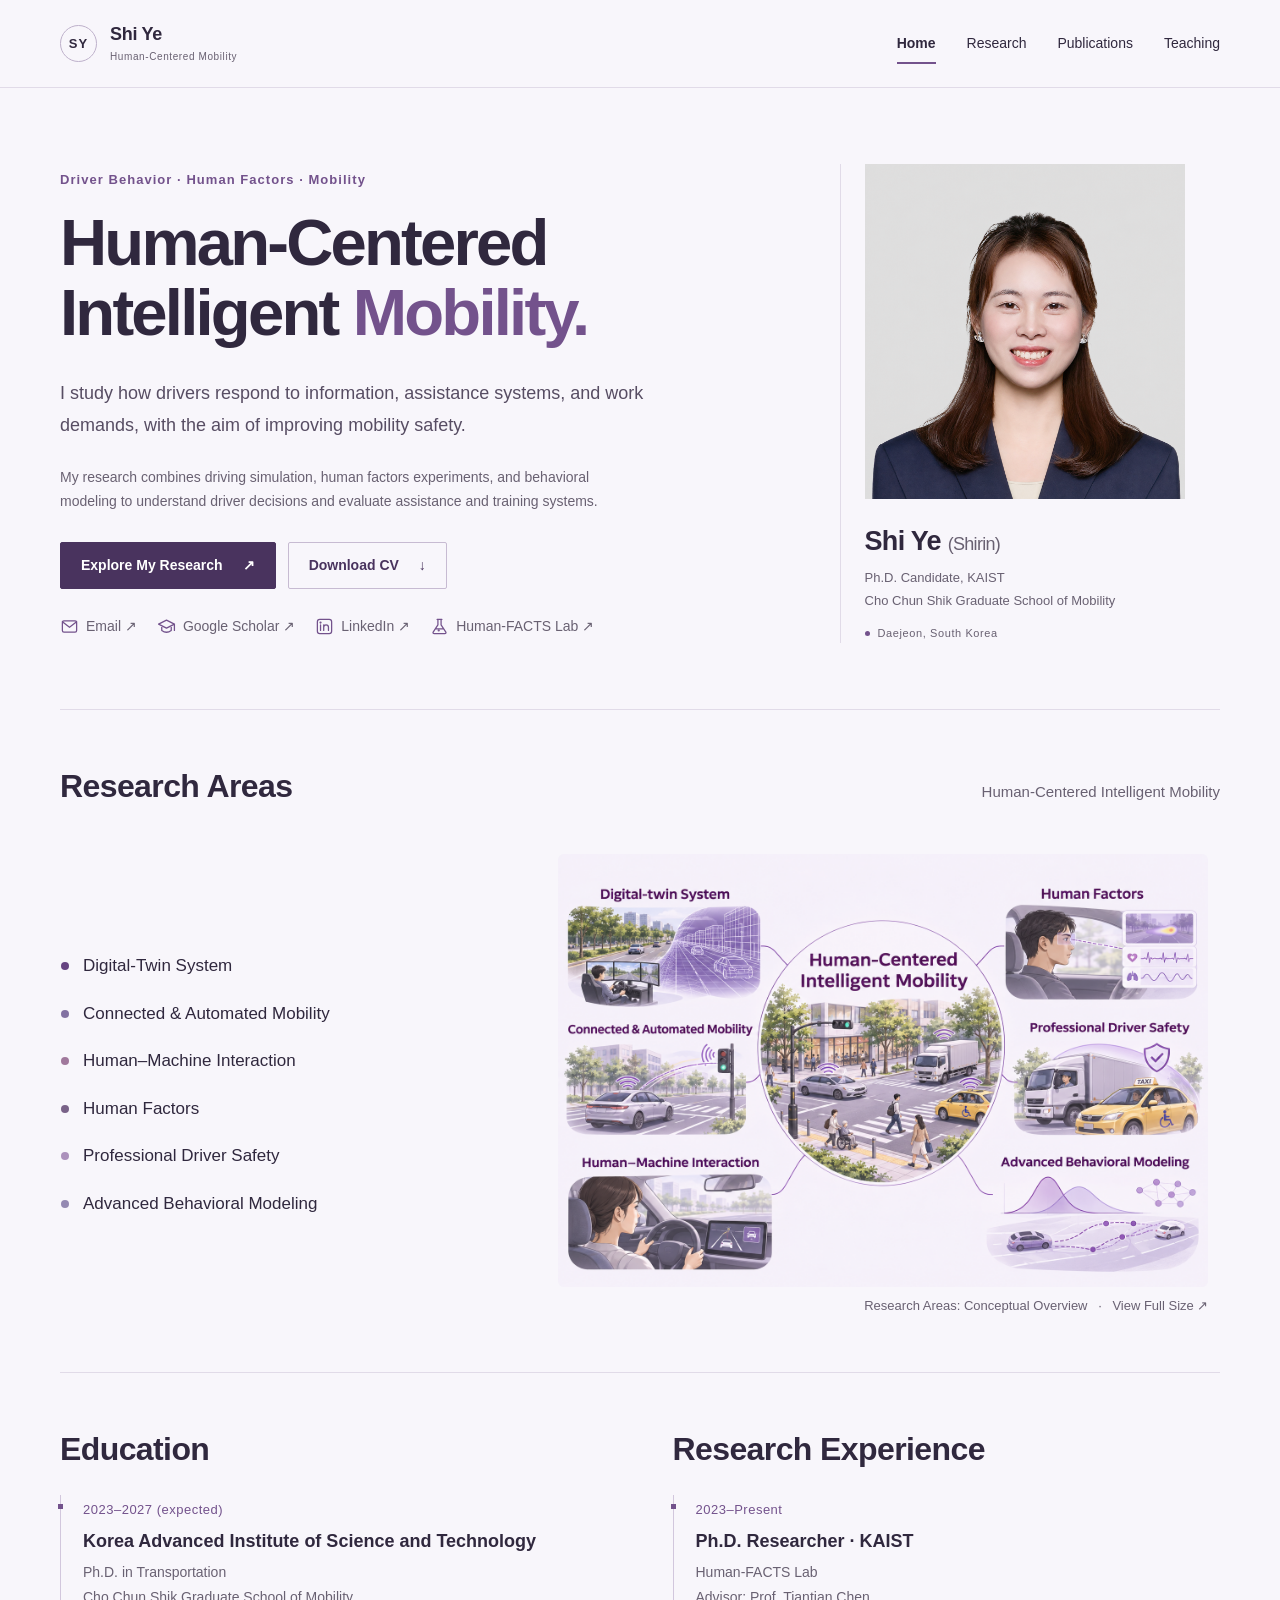
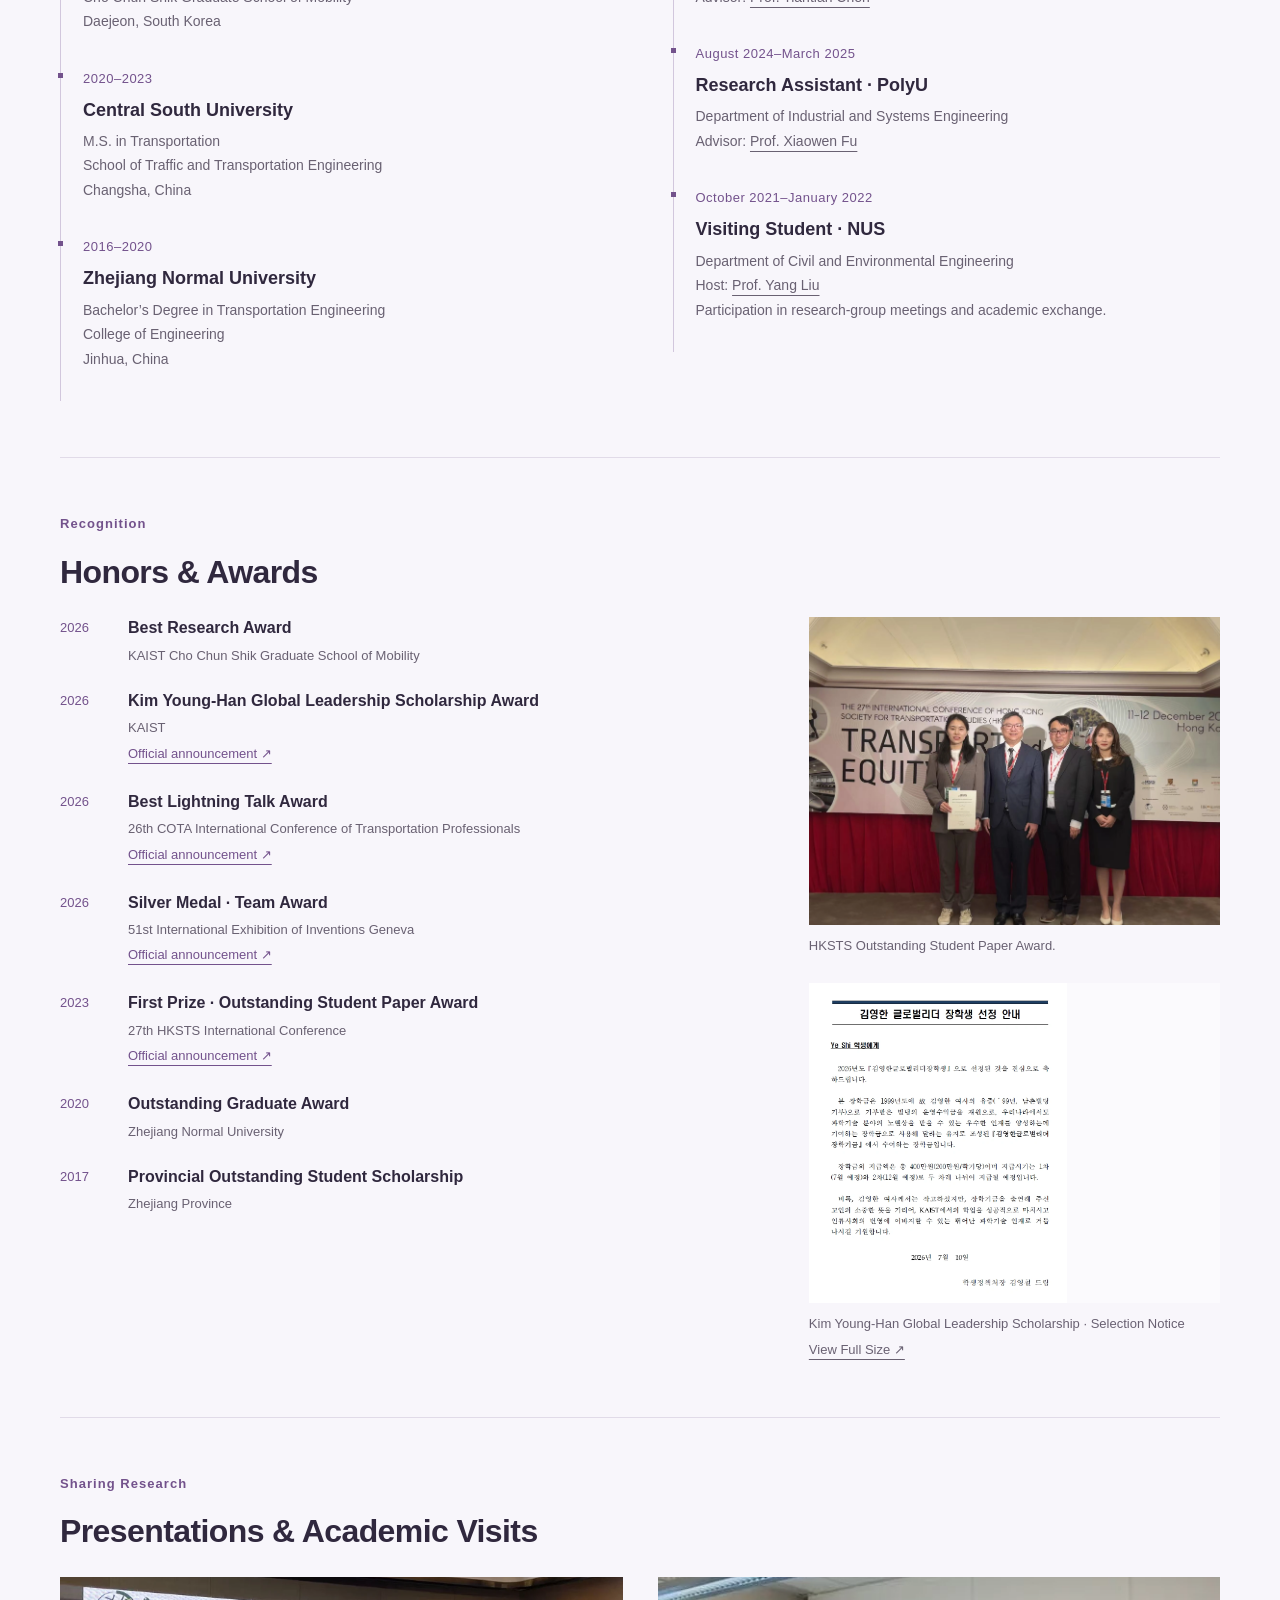
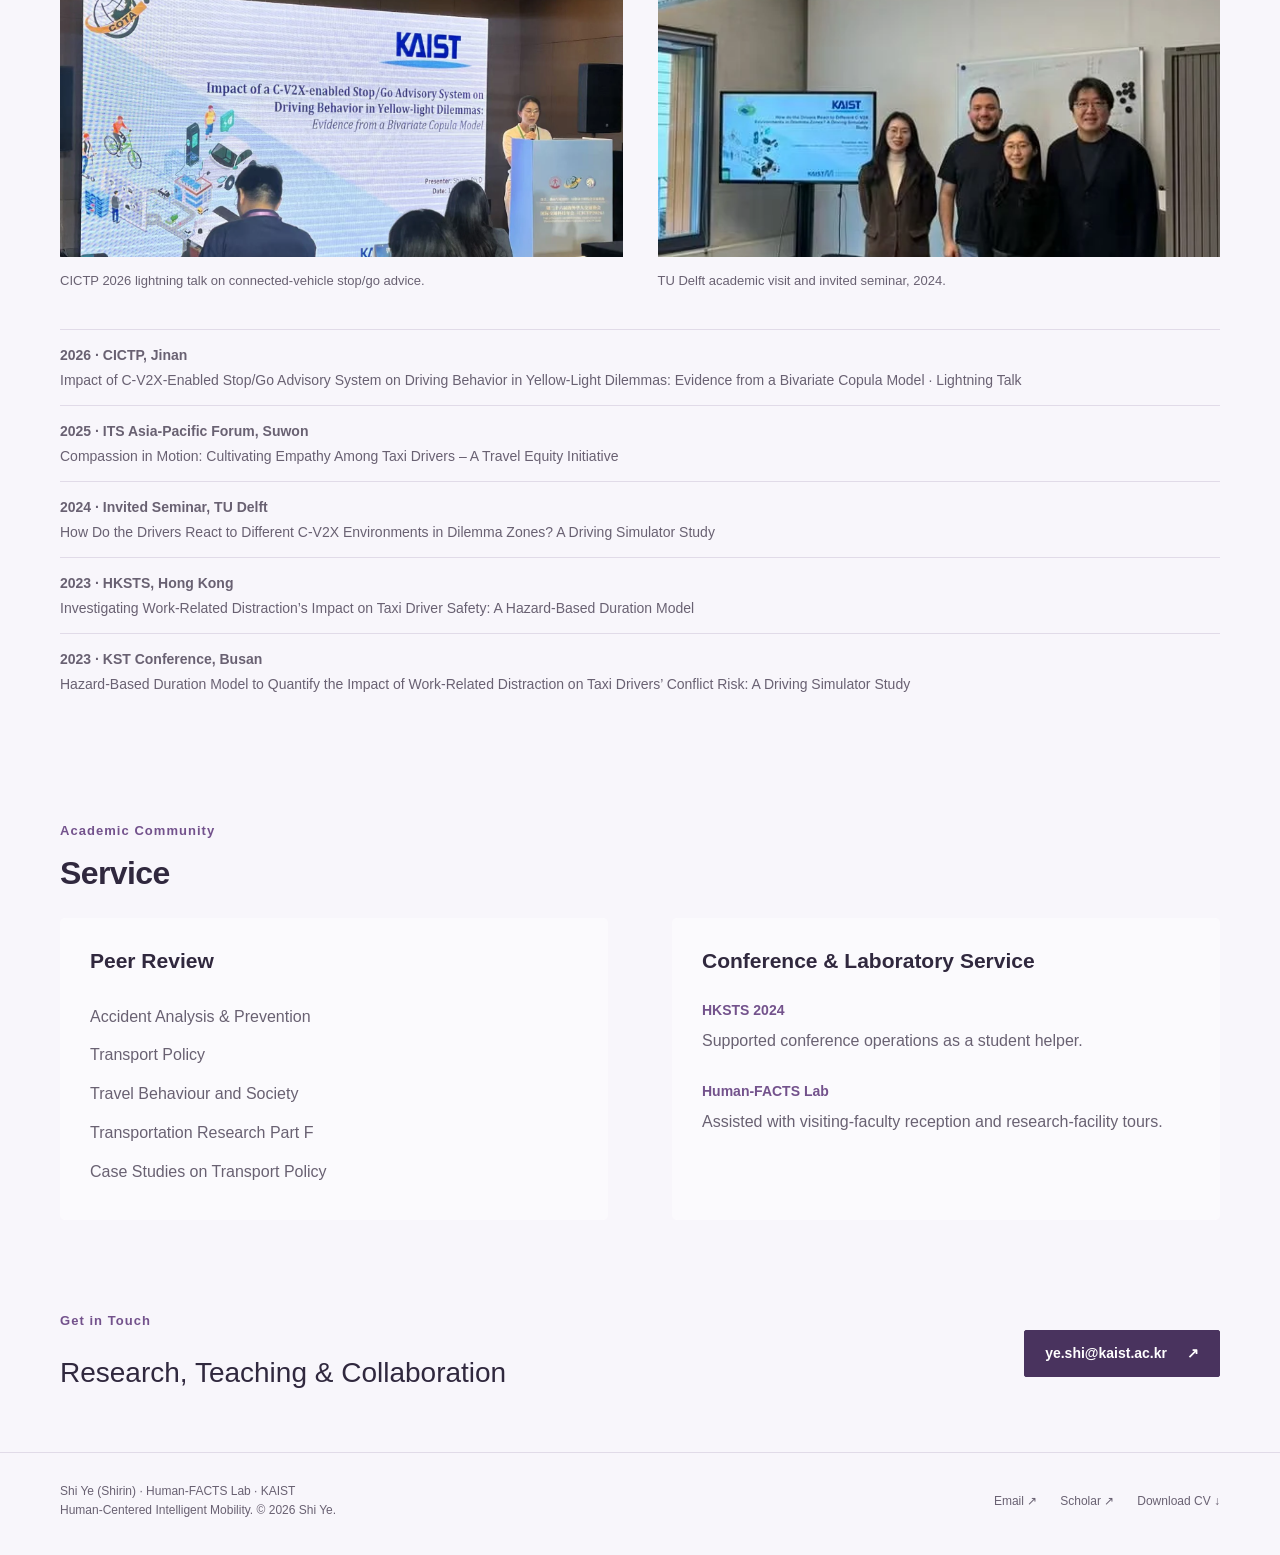
==== commit 3eb13bb1: "Restore original portrait framing with ivory underlayer" ====
--- a/index.html
+++ b/index.html
@@ -1,10 +1,10 @@
 <!doctype html>
-<html lang="en"><head><meta charset="utf-8"><meta name="viewport" content="width=device-width,initial-scale=1"><meta name="description" content="Shi Ye (Shirin), Ph.D. candidate at KAIST. Research on driver behavior, human factors, driving simulation, and intelligent mobility."><meta name="theme-color" content="#49335e"><title>Human-Centered Intelligent Mobility | Shi Ye</title><link rel="icon" href="favicon.svg" type="image/svg+xml"><link rel="stylesheet" href="styles.css?v=portrait-crop2"><script src="site.js?v=content20261110" defer></script></head><body><a href="#main" class="skip">Skip to content</a><header class="site-header"><div class="container nav-inner"><a class="brand" href="index.html" aria-label="Shi Ye — Home"><span class="brand-mark" aria-hidden="true">SY</span><span>Shi Ye <small>Human-Centered Mobility</small></span></a><button class="menu-toggle" aria-expanded="false" aria-controls="main-nav">Menu</button><nav class="nav-links" id="main-nav" aria-label="Main navigation"><a href="index.html" aria-current="page">Home</a><a href="research.html">Research</a><a href="publications.html">Publications</a><a href="teaching.html">Teaching</a></nav></div></header><main class="container" id="main">
+<html lang="en"><head><meta charset="utf-8"><meta name="viewport" content="width=device-width,initial-scale=1"><meta name="description" content="Shi Ye (Shirin), Ph.D. candidate at KAIST. Research on driver behavior, human factors, driving simulation, and intelligent mobility."><meta name="theme-color" content="#49335e"><title>Human-Centered Intelligent Mobility | Shi Ye</title><link rel="icon" href="favicon.svg" type="image/svg+xml"><link rel="stylesheet" href="styles.css?v=portrait-ivory"><script src="site.js?v=content20261110" defer></script></head><body><a href="#main" class="skip">Skip to content</a><header class="site-header"><div class="container nav-inner"><a class="brand" href="index.html" aria-label="Shi Ye — Home"><span class="brand-mark" aria-hidden="true">SY</span><span>Shi Ye <small>Human-Centered Mobility</small></span></a><button class="menu-toggle" aria-expanded="false" aria-controls="main-nav">Menu</button><nav class="nav-links" id="main-nav" aria-label="Main navigation"><a href="index.html" aria-current="page">Home</a><a href="research.html">Research</a><a href="publications.html">Publications</a><a href="teaching.html">Teaching</a></nav></div></header><main class="container" id="main">
 
 
 
 
-<section class="hero"><div><p class="eyebrow">Driver Behavior · Human Factors · Mobility</p><h1>Human-Centered<br>Intelligent <span>Mobility.</span></h1><p class="lead">I study how drivers respond to information, assistance systems, and work demands, with the aim of improving mobility safety.</p><p class="context">My research combines driving simulation, human factors experiments, and behavioral modeling to understand driver decisions and evaluate assistance and training systems.</p><div class="actions"><a class="button" href="research.html">Explore My Research <span aria-hidden="true">↗</span></a><a class="button secondary" href="assets/documents/shi-ye-cv.pdf" download>Download CV <span aria-hidden="true">↓</span></a></div><div class="socials"><a href="mailto:ye.shi@kaist.ac.kr"><svg xmlns="http://www.w3.org/2000/svg" viewbox="0 0 24 24" fill="none" stroke="currentColor" stroke-width="1.6" stroke-linecap="round" stroke-linejoin="round" aria-hidden="true"><rect x="3" y="5" width="18" height="14" rx="2"></rect><path d="m3 6 9 7 9-7"></path></svg>Email ↗</a><a class="" href="https://scholar.google.com/citations?user=i1Y-JIEAAAAJ&amp;hl=zh-CN" target="_blank" rel="noopener noreferrer"><svg xmlns="http://www.w3.org/2000/svg" viewbox="0 0 24 24" fill="none" stroke="currentColor" stroke-width="1.6" stroke-linecap="round" stroke-linejoin="round" aria-hidden="true"><path d="m2 9 10-5 10 5-10 5-10-5Zm4 2v6c4 3 8 3 12 0v-6M22 9v8"></path></svg>Google Scholar ↗</a><a class="" href="https://www.linkedin.com/in/shi-ye-5174b0290/" target="_blank" rel="noopener noreferrer"><svg xmlns="http://www.w3.org/2000/svg" viewbox="0 0 24 24" fill="none" stroke="currentColor" stroke-width="1.6" stroke-linecap="round" stroke-linejoin="round" aria-hidden="true"><rect x="3" y="3" width="18" height="18" rx="3"></rect><path d="M7 10v7M11 17v-7m0 3c0-4 6-4 6 0v4"></path><circle cx="7" cy="7" r=".6"></circle></svg>LinkedIn ↗</a><a class="" href="https://human-facts.kaist.ac.kr/" target="_blank" rel="noopener noreferrer"><svg xmlns="http://www.w3.org/2000/svg" viewbox="0 0 24 24" fill="none" stroke="currentColor" stroke-width="1.6" stroke-linecap="round" stroke-linejoin="round" aria-hidden="true"><path d="M9 3h6M10 3v7L4 19c-.6 1 .1 2 1.3 2h13.4c1.2 0 1.9-1 1.3-2l-6-9V3M7 15h10"></path><circle cx="11" cy="17" r=".6"></circle></svg>Human-FACTS Lab ↗</a></div></div><aside class="profile"><div class="portrait-wrap"><img src="assets/images/shi-ye-portrait.jpg" alt="Portrait of Shi Ye" class="" loading="eager" decoding="async"></div><div><h2>Shi Ye <span>(Shirin)</span></h2><p>Ph.D. Candidate, KAIST<br>Cho Chun Shik Graduate School of Mobility</p><p class="place"><span class="dot" aria-hidden="true"></span> Daejeon, South Korea</p></div></aside></section>
+<section class="hero"><div><p class="eyebrow">Driver Behavior · Human Factors · Mobility</p><h1>Human-Centered<br>Intelligent <span>Mobility.</span></h1><p class="lead">I study how drivers respond to information, assistance systems, and work demands, with the aim of improving mobility safety.</p><p class="context">My research combines driving simulation, human factors experiments, and behavioral modeling to understand driver decisions and evaluate assistance and training systems.</p><div class="actions"><a class="button" href="research.html">Explore My Research <span aria-hidden="true">↗</span></a><a class="button secondary" href="assets/documents/shi-ye-cv.pdf" download>Download CV <span aria-hidden="true">↓</span></a></div><div class="socials"><a href="mailto:ye.shi@kaist.ac.kr"><svg xmlns="http://www.w3.org/2000/svg" viewbox="0 0 24 24" fill="none" stroke="currentColor" stroke-width="1.6" stroke-linecap="round" stroke-linejoin="round" aria-hidden="true"><rect x="3" y="5" width="18" height="14" rx="2"></rect><path d="m3 6 9 7 9-7"></path></svg>Email ↗</a><a class="" href="https://scholar.google.com/citations?user=i1Y-JIEAAAAJ&amp;hl=zh-CN" target="_blank" rel="noopener noreferrer"><svg xmlns="http://www.w3.org/2000/svg" viewbox="0 0 24 24" fill="none" stroke="currentColor" stroke-width="1.6" stroke-linecap="round" stroke-linejoin="round" aria-hidden="true"><path d="m2 9 10-5 10 5-10 5-10-5Zm4 2v6c4 3 8 3 12 0v-6M22 9v8"></path></svg>Google Scholar ↗</a><a class="" href="https://www.linkedin.com/in/shi-ye-5174b0290/" target="_blank" rel="noopener noreferrer"><svg xmlns="http://www.w3.org/2000/svg" viewbox="0 0 24 24" fill="none" stroke="currentColor" stroke-width="1.6" stroke-linecap="round" stroke-linejoin="round" aria-hidden="true"><rect x="3" y="3" width="18" height="18" rx="3"></rect><path d="M7 10v7M11 17v-7m0 3c0-4 6-4 6 0v4"></path><circle cx="7" cy="7" r=".6"></circle></svg>LinkedIn ↗</a><a class="" href="https://human-facts.kaist.ac.kr/" target="_blank" rel="noopener noreferrer"><svg xmlns="http://www.w3.org/2000/svg" viewbox="0 0 24 24" fill="none" stroke="currentColor" stroke-width="1.6" stroke-linecap="round" stroke-linejoin="round" aria-hidden="true"><path d="M9 3h6M10 3v7L4 19c-.6 1 .1 2 1.3 2h13.4c1.2 0 1.9-1 1.3-2l-6-9V3M7 15h10"></path><circle cx="11" cy="17" r=".6"></circle></svg>Human-FACTS Lab ↗</a></div></div><aside class="profile"><div class="portrait-wrap"><img src="assets/images/shi-ye-portrait-ivory.png" alt="Portrait of Shi Ye" class="" loading="eager" decoding="async"></div><div><h2>Shi Ye <span>(Shirin)</span></h2><p>Ph.D. Candidate, KAIST<br>Cho Chun Shik Graduate School of Mobility</p><p class="place"><span class="dot" aria-hidden="true"></span> Daejeon, South Korea</p></div></aside></section>
 
 
 
--- a/styles.css
+++ b/styles.css
@@ -1,6 +1,6 @@
 @charset "UTF-8";
 :root{--ink:#30283e;--navy:#49335e;--muted:#696172;--teal:#73528c;--paper:#f8f6fb;--line:#e1dbe8;--wash:#eee8f3;--white:#fff;--max:1160px}
-*{box-sizing:border-box}html{scroll-behavior:smooth;scroll-padding-top:110px}body{margin:0;background:var(--paper);color:var(--ink);font-family:"Segoe UI",Arial,sans-serif;font-size:16px;line-height:1.75;-webkit-font-smoothing:antialiased}a{color:inherit;text-underline-offset:5px}a:hover{color:var(--teal)}button,input{font:inherit}button,a,input{touch-action:manipulation}button{cursor:pointer}img,video{max-width:100%;display:block}button:focus-visible,a:focus-visible,input:focus-visible,summary:focus-visible{outline:3px solid var(--teal);outline-offset:5px}::selection{background:#ded0ee}.container{width:min(var(--max),calc(100% - 80px));margin:auto}.skip{position:fixed;top:-80px;left:20px;background:white;padding:10px;z-index:99}.skip:focus{top:10px}.site-header{height:88px;position:sticky;top:0;z-index:20;background:rgba(248,246,251,.97);border-bottom:1px solid var(--line);backdrop-filter:blur(14px)}.nav-inner{display:flex;align-items:center;justify-content:space-between;height:100%}.brand{display:flex;align-items:center;gap:13px;text-decoration:none;line-height:1.2;font-weight:650;font-size:18px;letter-spacing:-.3px}.brand-mark{height:37px;width:37px;display:grid;place-items:center;border:1px solid #bdb0ca;font-size:13px;letter-spacing:1px;border-radius:50%}.brand small{display:block;font-size:10px;letter-spacing:1.4px;font-weight:500;color:var(--muted);margin-top:5px}.nav-links{display:flex;gap:31px;align-items:center}.nav-links a{font-size:14px;text-decoration:none;position:relative;padding:11px 0}.nav-links a[aria-current=page]{font-weight:650}.nav-links a[aria-current=page]:after{content:"";position:absolute;height:2px;bottom:3px;left:0;right:0;background:var(--teal)}.menu-toggle{display:none;background:none;border:1px solid var(--line);padding:6px 13px}.eyebrow{font-size:11px;line-height:1.5;font-weight:650;letter-spacing:2.1px;text-transform:none;color:var(--teal);margin:0 0 24px}.hero{padding:76px 0 66px;display:grid;grid-template-columns:1.45fr .8fr;gap:90px;align-items:center}.hero h1{font-size:clamp(42px,5.1vw,68px);letter-spacing:-2.8px;line-height:1.08;font-weight:550;margin:0 0 28px}.hero h1 span{color:var(--teal)}.hero .lead{max-width:650px;font-size:18px;line-height:1.8;color:#574d63;margin-bottom:23px}.hero .context{font-size:14px;color:var(--muted);max-width:580px}.profile{position:relative;padding-left:24px;border-left:1px solid var(--line)}.portrait-wrap{background:#eee9f2;overflow:hidden;max-width:320px}.portrait-wrap img{transform:scale(1.05);transform-origin:50% 8%;width:100%;height:335px;object-fit:cover;object-position:50% 32%}.profile h2{font-size:27px;font-weight:550;letter-spacing:-.7px;margin:19px 0 2px}.profile h2 span{font-size:18px;color:var(--muted);font-weight:400}.profile p{font-size:13px;color:var(--muted);margin:0}.profile .place{display:flex;align-items:center;gap:8px;margin-top:11px;font-size:11px;letter-spacing:.6px}.dot{width:5px;height:5px;border-radius:50%;background:var(--teal)}.actions{display:flex;gap:12px;flex-wrap:wrap;margin-top:28px}.button{display:inline-flex;align-items:center;justify-content:center;gap:20px;padding:12px 20px;background:var(--navy);color:white;text-decoration:none;font-size:13px;font-weight:600;border:1px solid var(--navy);border-radius:2px}.button:hover{background:#634779;color:white}.button.secondary{background:transparent;color:var(--navy);border-color:#c7bbd2}.button.secondary:hover{background:var(--wash)}.socials{display:flex;gap:19px;flex-wrap:wrap;margin-top:27px}.socials a{font-size:12px;color:var(--muted);text-decoration:none}.socials a:hover{color:var(--teal)}.section{padding:72px 0;border-top:1px solid var(--line)}.section-head{display:flex;justify-content:space-between;align-items:flex-end;gap:32px;margin-bottom:35px}.section-head h2,.section-title{font-size:35px;line-height:1.25;font-weight:500;letter-spacing:-1px;margin:0}.section-head .eyebrow{margin-bottom:13px}.section-head p{color:var(--muted);max-width:420px;margin:0;font-size:15px}.text-link{font-size:13px;font-weight:600;text-decoration:none;display:inline-flex;gap:14px;align-items:center}.text-link span{color:var(--teal)}.threads{display:grid;grid-template-columns:repeat(3,1fr);gap:36px}.thread{padding-top:22px;border-top:2px solid #c8b6d8}.index{font-size:12px;color:var(--teal);font-weight:600;letter-spacing:1px}.thread h3{font-weight:550;font-size:21px;line-height:1.35;letter-spacing:-.35px;margin:17px 0 13px}.thread p{font-size:14px;color:var(--muted);margin:0 0 16px}.selected-grid{display:grid;grid-template-columns:repeat(3,1fr);gap:26px}.selected-card{text-decoration:none;display:flex;flex-direction:column}.selected-card .thumb{height:185px;overflow:hidden;background:var(--wash)}.selected-card img{width:100%;height:100%;object-fit:cover;transition:transform .4s}.selected-card:hover img{transform:scale(1.025)}.selected-card .meta{font-size:10px;letter-spacing:1.2px;text-transform:none;color:var(--teal);margin:20px 0 8px}.selected-card h3{font-size:22px;font-weight:550;letter-spacing:-.6px;line-height:1.35;margin:0 0 12px}.selected-card p{font-size:14px;color:var(--muted);margin:0 0 18px}.selected-card .text-link{margin-top:auto}.bridge{background:var(--navy);color:#fff;padding:56px;margin:0 0 72px;display:grid;grid-template-columns:1fr 1fr;gap:70px;position:relative}.bridge h2{font-size:27px;font-weight:450;line-height:1.35;margin:0 0 16px;letter-spacing:-.5px}.bridge p{font-size:14px;color:#cbd8de}.bridge .eyebrow{color:#8fd0cb}.bridge a:hover{color:#9cded7}.bridge .text-link span{color:#8fd0cb}.page-intro{padding:65px 0 42px;max-width:850px}.page-intro h1{font-size:58px;font-weight:500;letter-spacing:-2px;line-height:1.12;margin:0 0 23px}.page-intro .eyebrow{margin-bottom:19px}.page-intro p{font-size:19px;line-height:1.75;color:var(--muted);max-width:790px}.jump-links{display:flex;gap:10px;flex-wrap:wrap;padding:0 0 42px}.jump-links a{border:1px solid var(--line);padding:6px 14px;font-size:12px;text-decoration:none;background:white}.jump-links a:hover{border-color:var(--teal)}.research-section{border-top:1px solid var(--line);padding:55px 0 64px;scroll-margin-top:110px}.research-section>.eyebrow{margin-bottom:14px}.research-section>h2{font-size:36px;line-height:1.25;font-weight:500;letter-spacing:-.9px;margin:0 0 34px}.feature{display:grid;grid-template-columns:1.05fr 1fr;gap:48px;align-items:start;margin:0 0 48px}.feature.reverse .feature-media{order:2}.feature h3{font-weight:550;font-size:27px;letter-spacing:-.5px;line-height:1.35;margin:0 0 17px}.feature p,.copy p{font-size:15px;line-height:1.85;color:#62596d;margin:0 0 16px}.feature-media{margin:0;background:var(--wash)}.feature-media img{width:100%;object-fit:cover;max-height:390px}.feature-media figcaption{padding:12px 15px;color:var(--muted);font-size:11px;line-height:1.6;background:#f0ecf5}.contribution{border-left:2px solid var(--teal);padding-left:16px;margin:23px 0}.contribution strong{display:block;font-size:10px;letter-spacing:1.4px;text-transform:none;margin-bottom:5px;color:var(--teal)}.contribution p{font-size:13px;margin:0}.tag{font-size:10px;text-transform:none;letter-spacing:1px;color:var(--teal);border:1px solid #cfc0dc;padding:4px 8px;display:inline-block;margin-bottom:14px}.media-detail{border:1px solid var(--line);padding:12px 17px;margin:20px 0;background:white}.media-detail summary{font-size:13px;cursor:pointer}.media-detail img{margin:20px auto;max-height:620px;object-fit:contain}.media-detail p{font-size:12px;color:var(--muted)}.media-gallery{background:var(--wash);padding:27px;margin:30px 0 0}.gallery-head{display:flex;align-items:start;justify-content:space-between;gap:20px;margin-bottom:20px}.gallery-head h3{font-size:23px;line-height:1.4;letter-spacing:-.4px;margin:0;font-weight:550}.gallery-head p{font-size:13px;color:var(--muted);margin:7px 0 0;max-width:650px}.video-tabs{display:flex;flex-wrap:wrap;gap:7px;margin-bottom:18px}.video-tabs button{background:transparent;color:var(--muted);border:1px solid #cec3d8;font-size:12px;padding:8px 14px}.video-tabs button[aria-pressed=true]{background:var(--navy);color:white;border-color:var(--navy)}.media-gallery video{width:100%;max-height:540px;background:#0d1720;aspect-ratio:16/9;object-fit:contain}.video-caption{font-size:12px;color:var(--muted);margin:13px 0 0;min-height:23px}.video-caption b{font-weight:600;color:var(--ink)}.comparison{display:grid;grid-template-columns:1fr 1fr;gap:36px;align-items:center;margin-top:30px;padding:28px;border:1px solid var(--line)}.comparison h3{font-size:23px;font-weight:550;margin:0 0 12px}.comparison p{font-size:14px;color:var(--muted)}.comparison video{width:100%;max-height:300px;background:#101922;aspect-ratio:1/1;object-fit:contain}.collab-grid{display:grid;grid-template-columns:repeat(3,1fr);gap:25px}.collab-item{padding:24px 0;border-top:2px solid #c7b8d3}.collab-item h3{font-size:20px;font-weight:550;line-height:1.4;margin:0 0 12px}.collab-item p{font-size:14px;color:var(--muted)}.future{background:#eee7f4;padding:40px;display:grid;grid-template-columns:1fr 1fr;gap:48px}.future h3{font-size:26px;line-height:1.35;font-weight:500;letter-spacing:-.6px;margin:12px 0}.future p{font-size:15px;color:#62566f;margin-bottom:0}.pub-toolbar{display:flex;gap:22px;align-items:center;justify-content:space-between;border-top:1px solid var(--line);border-bottom:1px solid var(--line);padding:23px 0;margin-bottom:25px}.filter-buttons{display:flex;gap:6px;flex-wrap:wrap}.filter-buttons button{border:0;background:none;padding:7px 12px;font-size:13px;color:var(--muted)}.filter-buttons button[aria-pressed=true]{color:white;background:var(--navy)}.search-wrap{position:relative}.search-wrap input{padding:10px 13px;border:1px solid #cfc3da;background:white;font-size:13px;width:260px;max-width:100%;border-radius:0}.pub-count{font-size:12px;color:var(--muted)}.publication{display:grid;grid-template-columns:65px 1fr;gap:20px;padding:28px 0;border-bottom:1px solid var(--line)}.pub-year{font-size:13px;color:var(--teal);font-weight:650;padding-top:4px}.publication h3{font-size:19px;line-height:1.45;font-weight:550;letter-spacing:-.2px;margin:0 0 9px}.publication h3 a{text-decoration:none;color:var(--ink)}.publication h3 a:hover{color:var(--teal)}.pub-authors{font-size:13px;color:var(--muted);margin:0 0 5px}.pub-authors strong{color:var(--ink);font-weight:650}.pub-venue{font-size:13px;margin:0 0 8px}.pub-links{display:flex;gap:20px;align-items:center;flex-wrap:wrap}.pub-links a,.copy-citation{font-size:12px;color:var(--teal);text-decoration:none;background:none;border:0;padding:0}.journal-metrics{font-size:11px;color:var(--muted);margin-top:8px}.journal-metrics summary{cursor:pointer;width:max-content}.journal-metrics p{margin:7px 0 0}.pub-highlight{display:grid;grid-template-columns:repeat(2,1fr);gap:18px;margin:0 0 48px}.pub-highlight a{padding:24px;background:var(--wash);text-decoration:none;border-top:2px solid #9fbdb9}.pub-highlight h3{font-size:19px;line-height:1.4;margin:8px 0;font-weight:550}.pub-highlight p{font-size:13px;color:var(--muted);margin:0}.pub-highlight small{font-size:10px;letter-spacing:1px;color:var(--teal)}.empty{padding:40px;background:var(--wash);font-size:15px}.under-review{margin:50px 0 70px}.under-review h2{font-size:29px;font-weight:500}.under-review .publication{grid-template-columns:65px 1fr}.under-review .pub-year{font-size:11px}.teaching-hero{display:grid;grid-template-columns:1.1fr 1fr;gap:55px;align-items:center;padding-bottom:55px}.teaching-hero img{width:100%;height:320px;object-fit:cover}.teaching-hero h2{font-size:31px;font-weight:500;line-height:1.3;letter-spacing:-.7px;margin:0 0 20px}.teaching-hero p{font-size:15px;color:var(--muted)}.role{font-size:12px!important;color:var(--teal)!important;letter-spacing:.3px}.course{padding:47px 0;border-top:1px solid var(--line)}.course h2{font-size:29px;font-weight:500;line-height:1.3;letter-spacing:-.5px;margin:0 0 9px}.course>p{max-width:820px;color:var(--muted)}.timeline{display:grid;grid-template-columns:repeat(4,1fr);margin:38px 0;gap:22px}.timeline>div{padding:20px 0;border-top:2px solid #92b6b1}.timeline h3{font-size:18px;font-weight:550;margin:12px 0}.timeline p{font-size:13px;color:var(--muted);margin:0}.support{background:var(--wash);padding:16px 21px;font-size:13px!important}.mentor-links{display:grid;grid-template-columns:1fr 1fr;gap:22px;margin:27px 0}.mentor-links a,.mentor-links>div{border:1px solid var(--line);padding:22px;text-decoration:none;font-size:16px;line-height:1.5}.mentor-links small{display:block;color:var(--teal);font-size:10px;letter-spacing:1px;margin-bottom:8px}.about-intro{display:grid;grid-template-columns:1.4fr .7fr;gap:70px;padding-bottom:54px}.about-intro p{color:var(--muted);font-size:16px;margin-top:0}.cv-panel{background:var(--navy);color:white;padding:27px}.cv-panel h2{font-size:24px;font-weight:500;margin:0 0 9px}.cv-panel p{font-size:13px;color:#d1dfe5}.cv-panel .button{border-color:#8ba2ae;background:transparent;margin-top:8px}.bio-columns{display:grid;grid-template-columns:1fr 1fr;gap:65px;padding:50px 0;border-top:1px solid var(--line)}.bio-columns h2,.about-section h2{font-size:30px;font-weight:500;letter-spacing:-.7px;margin:0 0 28px}.cv-item{border-left:1px solid #d2c7dd;padding:0 0 27px 22px;position:relative}.cv-item:before{content:"";width:5px;height:5px;background:var(--teal);position:absolute;left:-3px;top:9px}.cv-item time{font-size:11px;color:var(--teal);letter-spacing:.5px}.cv-item h3{font-size:18px;font-weight:550;line-height:1.4;margin:6px 0}.cv-item p{font-size:13px;color:var(--muted);margin:3px 0}.about-section{padding:45px 0;border-top:1px solid var(--line)}.award-layout{display:grid;grid-template-columns:1.35fr .8fr;gap:55px}.award{display:grid;grid-template-columns:50px 1fr;gap:18px;margin-bottom:24px}.award time{font-size:12px;color:var(--teal)}.award h3{font-size:16px;font-weight:550;line-height:1.4;margin:0 0 5px}.award p{font-size:12px;color:var(--muted);margin:0}.award a{font-size:11px;color:var(--teal)}.award-photo{margin:0}.award-photo img{width:100%}.award-photo figcaption{font-size:11px;color:var(--muted);padding-top:10px}.talk-grid{display:grid;grid-template-columns:1fr 1fr;gap:35px}.talk-grid figure{margin:0}.talk-grid img{width:100%;height:280px;object-fit:cover}.talk-grid figcaption{font-size:12px;color:var(--muted);padding:13px 0}.talk-list{margin:25px 0 0;border-top:1px solid var(--line)}.talk-list p{font-size:14px;color:var(--muted);padding:13px 0;margin:0;border-bottom:1px solid var(--line)}.services{display:grid;grid-template-columns:1.1fr 1fr;gap:60px}.services h3{font-size:20px;font-weight:550;margin:0 0 12px}.services p,.services li{font-size:14px;color:var(--muted)}.services ul{padding-left:20px}.contact-strip{display:flex;align-items:center;justify-content:space-between;gap:25px;padding:35px 0 55px}.contact-strip h2{font-size:28px;font-weight:500;margin:0}.site-footer{border-top:1px solid var(--line);padding:29px 0 34px}.footer-inner{display:flex;align-items:center;justify-content:space-between;gap:20px}.site-footer p{font-size:11px;color:var(--muted);margin:0}.footer-links{display:flex;gap:23px}.footer-links a{font-size:12px;text-decoration:none;color:var(--muted)}[hidden]{display:none!important}.sr-only{position:absolute;width:1px;height:1px;padding:0;margin:-1px;overflow:hidden;clip:rect(0,0,0,0);white-space:nowrap;border:0}.toast{position:fixed;bottom:24px;left:50%;transform:translateX(-50%);background:var(--navy);color:white;padding:11px 22px;font-size:13px;z-index:50;border-radius:2px}
+*{box-sizing:border-box}html{scroll-behavior:smooth;scroll-padding-top:110px}body{margin:0;background:var(--paper);color:var(--ink);font-family:"Segoe UI",Arial,sans-serif;font-size:16px;line-height:1.75;-webkit-font-smoothing:antialiased}a{color:inherit;text-underline-offset:5px}a:hover{color:var(--teal)}button,input{font:inherit}button,a,input{touch-action:manipulation}button{cursor:pointer}img,video{max-width:100%;display:block}button:focus-visible,a:focus-visible,input:focus-visible,summary:focus-visible{outline:3px solid var(--teal);outline-offset:5px}::selection{background:#ded0ee}.container{width:min(var(--max),calc(100% - 80px));margin:auto}.skip{position:fixed;top:-80px;left:20px;background:white;padding:10px;z-index:99}.skip:focus{top:10px}.site-header{height:88px;position:sticky;top:0;z-index:20;background:rgba(248,246,251,.97);border-bottom:1px solid var(--line);backdrop-filter:blur(14px)}.nav-inner{display:flex;align-items:center;justify-content:space-between;height:100%}.brand{display:flex;align-items:center;gap:13px;text-decoration:none;line-height:1.2;font-weight:650;font-size:18px;letter-spacing:-.3px}.brand-mark{height:37px;width:37px;display:grid;place-items:center;border:1px solid #bdb0ca;font-size:13px;letter-spacing:1px;border-radius:50%}.brand small{display:block;font-size:10px;letter-spacing:1.4px;font-weight:500;color:var(--muted);margin-top:5px}.nav-links{display:flex;gap:31px;align-items:center}.nav-links a{font-size:14px;text-decoration:none;position:relative;padding:11px 0}.nav-links a[aria-current=page]{font-weight:650}.nav-links a[aria-current=page]:after{content:"";position:absolute;height:2px;bottom:3px;left:0;right:0;background:var(--teal)}.menu-toggle{display:none;background:none;border:1px solid var(--line);padding:6px 13px}.eyebrow{font-size:11px;line-height:1.5;font-weight:650;letter-spacing:2.1px;text-transform:none;color:var(--teal);margin:0 0 24px}.hero{padding:76px 0 66px;display:grid;grid-template-columns:1.45fr .8fr;gap:90px;align-items:center}.hero h1{font-size:clamp(42px,5.1vw,68px);letter-spacing:-2.8px;line-height:1.08;font-weight:550;margin:0 0 28px}.hero h1 span{color:var(--teal)}.hero .lead{max-width:650px;font-size:18px;line-height:1.8;color:#574d63;margin-bottom:23px}.hero .context{font-size:14px;color:var(--muted);max-width:580px}.profile{position:relative;padding-left:24px;border-left:1px solid var(--line)}.portrait-wrap{background:#eee9f2;overflow:hidden;max-width:320px}.portrait-wrap img{width:100%;height:335px;object-fit:cover;object-position:50% 32%}.profile h2{font-size:27px;font-weight:550;letter-spacing:-.7px;margin:19px 0 2px}.profile h2 span{font-size:18px;color:var(--muted);font-weight:400}.profile p{font-size:13px;color:var(--muted);margin:0}.profile .place{display:flex;align-items:center;gap:8px;margin-top:11px;font-size:11px;letter-spacing:.6px}.dot{width:5px;height:5px;border-radius:50%;background:var(--teal)}.actions{display:flex;gap:12px;flex-wrap:wrap;margin-top:28px}.button{display:inline-flex;align-items:center;justify-content:center;gap:20px;padding:12px 20px;background:var(--navy);color:white;text-decoration:none;font-size:13px;font-weight:600;border:1px solid var(--navy);border-radius:2px}.button:hover{background:#634779;color:white}.button.secondary{background:transparent;color:var(--navy);border-color:#c7bbd2}.button.secondary:hover{background:var(--wash)}.socials{display:flex;gap:19px;flex-wrap:wrap;margin-top:27px}.socials a{font-size:12px;color:var(--muted);text-decoration:none}.socials a:hover{color:var(--teal)}.section{padding:72px 0;border-top:1px solid var(--line)}.section-head{display:flex;justify-content:space-between;align-items:flex-end;gap:32px;margin-bottom:35px}.section-head h2,.section-title{font-size:35px;line-height:1.25;font-weight:500;letter-spacing:-1px;margin:0}.section-head .eyebrow{margin-bottom:13px}.section-head p{color:var(--muted);max-width:420px;margin:0;font-size:15px}.text-link{font-size:13px;font-weight:600;text-decoration:none;display:inline-flex;gap:14px;align-items:center}.text-link span{color:var(--teal)}.threads{display:grid;grid-template-columns:repeat(3,1fr);gap:36px}.thread{padding-top:22px;border-top:2px solid #c8b6d8}.index{font-size:12px;color:var(--teal);font-weight:600;letter-spacing:1px}.thread h3{font-weight:550;font-size:21px;line-height:1.35;letter-spacing:-.35px;margin:17px 0 13px}.thread p{font-size:14px;color:var(--muted);margin:0 0 16px}.selected-grid{display:grid;grid-template-columns:repeat(3,1fr);gap:26px}.selected-card{text-decoration:none;display:flex;flex-direction:column}.selected-card .thumb{height:185px;overflow:hidden;background:var(--wash)}.selected-card img{width:100%;height:100%;object-fit:cover;transition:transform .4s}.selected-card:hover img{transform:scale(1.025)}.selected-card .meta{font-size:10px;letter-spacing:1.2px;text-transform:none;color:var(--teal);margin:20px 0 8px}.selected-card h3{font-size:22px;font-weight:550;letter-spacing:-.6px;line-height:1.35;margin:0 0 12px}.selected-card p{font-size:14px;color:var(--muted);margin:0 0 18px}.selected-card .text-link{margin-top:auto}.bridge{background:var(--navy);color:#fff;padding:56px;margin:0 0 72px;display:grid;grid-template-columns:1fr 1fr;gap:70px;position:relative}.bridge h2{font-size:27px;font-weight:450;line-height:1.35;margin:0 0 16px;letter-spacing:-.5px}.bridge p{font-size:14px;color:#cbd8de}.bridge .eyebrow{color:#8fd0cb}.bridge a:hover{color:#9cded7}.bridge .text-link span{color:#8fd0cb}.page-intro{padding:65px 0 42px;max-width:850px}.page-intro h1{font-size:58px;font-weight:500;letter-spacing:-2px;line-height:1.12;margin:0 0 23px}.page-intro .eyebrow{margin-bottom:19px}.page-intro p{font-size:19px;line-height:1.75;color:var(--muted);max-width:790px}.jump-links{display:flex;gap:10px;flex-wrap:wrap;padding:0 0 42px}.jump-links a{border:1px solid var(--line);padding:6px 14px;font-size:12px;text-decoration:none;background:white}.jump-links a:hover{border-color:var(--teal)}.research-section{border-top:1px solid var(--line);padding:55px 0 64px;scroll-margin-top:110px}.research-section>.eyebrow{margin-bottom:14px}.research-section>h2{font-size:36px;line-height:1.25;font-weight:500;letter-spacing:-.9px;margin:0 0 34px}.feature{display:grid;grid-template-columns:1.05fr 1fr;gap:48px;align-items:start;margin:0 0 48px}.feature.reverse .feature-media{order:2}.feature h3{font-weight:550;font-size:27px;letter-spacing:-.5px;line-height:1.35;margin:0 0 17px}.feature p,.copy p{font-size:15px;line-height:1.85;color:#62596d;margin:0 0 16px}.feature-media{margin:0;background:var(--wash)}.feature-media img{width:100%;object-fit:cover;max-height:390px}.feature-media figcaption{padding:12px 15px;color:var(--muted);font-size:11px;line-height:1.6;background:#f0ecf5}.contribution{border-left:2px solid var(--teal);padding-left:16px;margin:23px 0}.contribution strong{display:block;font-size:10px;letter-spacing:1.4px;text-transform:none;margin-bottom:5px;color:var(--teal)}.contribution p{font-size:13px;margin:0}.tag{font-size:10px;text-transform:none;letter-spacing:1px;color:var(--teal);border:1px solid #cfc0dc;padding:4px 8px;display:inline-block;margin-bottom:14px}.media-detail{border:1px solid var(--line);padding:12px 17px;margin:20px 0;background:white}.media-detail summary{font-size:13px;cursor:pointer}.media-detail img{margin:20px auto;max-height:620px;object-fit:contain}.media-detail p{font-size:12px;color:var(--muted)}.media-gallery{background:var(--wash);padding:27px;margin:30px 0 0}.gallery-head{display:flex;align-items:start;justify-content:space-between;gap:20px;margin-bottom:20px}.gallery-head h3{font-size:23px;line-height:1.4;letter-spacing:-.4px;margin:0;font-weight:550}.gallery-head p{font-size:13px;color:var(--muted);margin:7px 0 0;max-width:650px}.video-tabs{display:flex;flex-wrap:wrap;gap:7px;margin-bottom:18px}.video-tabs button{background:transparent;color:var(--muted);border:1px solid #cec3d8;font-size:12px;padding:8px 14px}.video-tabs button[aria-pressed=true]{background:var(--navy);color:white;border-color:var(--navy)}.media-gallery video{width:100%;max-height:540px;background:#0d1720;aspect-ratio:16/9;object-fit:contain}.video-caption{font-size:12px;color:var(--muted);margin:13px 0 0;min-height:23px}.video-caption b{font-weight:600;color:var(--ink)}.comparison{display:grid;grid-template-columns:1fr 1fr;gap:36px;align-items:center;margin-top:30px;padding:28px;border:1px solid var(--line)}.comparison h3{font-size:23px;font-weight:550;margin:0 0 12px}.comparison p{font-size:14px;color:var(--muted)}.comparison video{width:100%;max-height:300px;background:#101922;aspect-ratio:1/1;object-fit:contain}.collab-grid{display:grid;grid-template-columns:repeat(3,1fr);gap:25px}.collab-item{padding:24px 0;border-top:2px solid #c7b8d3}.collab-item h3{font-size:20px;font-weight:550;line-height:1.4;margin:0 0 12px}.collab-item p{font-size:14px;color:var(--muted)}.future{background:#eee7f4;padding:40px;display:grid;grid-template-columns:1fr 1fr;gap:48px}.future h3{font-size:26px;line-height:1.35;font-weight:500;letter-spacing:-.6px;margin:12px 0}.future p{font-size:15px;color:#62566f;margin-bottom:0}.pub-toolbar{display:flex;gap:22px;align-items:center;justify-content:space-between;border-top:1px solid var(--line);border-bottom:1px solid var(--line);padding:23px 0;margin-bottom:25px}.filter-buttons{display:flex;gap:6px;flex-wrap:wrap}.filter-buttons button{border:0;background:none;padding:7px 12px;font-size:13px;color:var(--muted)}.filter-buttons button[aria-pressed=true]{color:white;background:var(--navy)}.search-wrap{position:relative}.search-wrap input{padding:10px 13px;border:1px solid #cfc3da;background:white;font-size:13px;width:260px;max-width:100%;border-radius:0}.pub-count{font-size:12px;color:var(--muted)}.publication{display:grid;grid-template-columns:65px 1fr;gap:20px;padding:28px 0;border-bottom:1px solid var(--line)}.pub-year{font-size:13px;color:var(--teal);font-weight:650;padding-top:4px}.publication h3{font-size:19px;line-height:1.45;font-weight:550;letter-spacing:-.2px;margin:0 0 9px}.publication h3 a{text-decoration:none;color:var(--ink)}.publication h3 a:hover{color:var(--teal)}.pub-authors{font-size:13px;color:var(--muted);margin:0 0 5px}.pub-authors strong{color:var(--ink);font-weight:650}.pub-venue{font-size:13px;margin:0 0 8px}.pub-links{display:flex;gap:20px;align-items:center;flex-wrap:wrap}.pub-links a,.copy-citation{font-size:12px;color:var(--teal);text-decoration:none;background:none;border:0;padding:0}.journal-metrics{font-size:11px;color:var(--muted);margin-top:8px}.journal-metrics summary{cursor:pointer;width:max-content}.journal-metrics p{margin:7px 0 0}.pub-highlight{display:grid;grid-template-columns:repeat(2,1fr);gap:18px;margin:0 0 48px}.pub-highlight a{padding:24px;background:var(--wash);text-decoration:none;border-top:2px solid #9fbdb9}.pub-highlight h3{font-size:19px;line-height:1.4;margin:8px 0;font-weight:550}.pub-highlight p{font-size:13px;color:var(--muted);margin:0}.pub-highlight small{font-size:10px;letter-spacing:1px;color:var(--teal)}.empty{padding:40px;background:var(--wash);font-size:15px}.under-review{margin:50px 0 70px}.under-review h2{font-size:29px;font-weight:500}.under-review .publication{grid-template-columns:65px 1fr}.under-review .pub-year{font-size:11px}.teaching-hero{display:grid;grid-template-columns:1.1fr 1fr;gap:55px;align-items:center;padding-bottom:55px}.teaching-hero img{width:100%;height:320px;object-fit:cover}.teaching-hero h2{font-size:31px;font-weight:500;line-height:1.3;letter-spacing:-.7px;margin:0 0 20px}.teaching-hero p{font-size:15px;color:var(--muted)}.role{font-size:12px!important;color:var(--teal)!important;letter-spacing:.3px}.course{padding:47px 0;border-top:1px solid var(--line)}.course h2{font-size:29px;font-weight:500;line-height:1.3;letter-spacing:-.5px;margin:0 0 9px}.course>p{max-width:820px;color:var(--muted)}.timeline{display:grid;grid-template-columns:repeat(4,1fr);margin:38px 0;gap:22px}.timeline>div{padding:20px 0;border-top:2px solid #92b6b1}.timeline h3{font-size:18px;font-weight:550;margin:12px 0}.timeline p{font-size:13px;color:var(--muted);margin:0}.support{background:var(--wash);padding:16px 21px;font-size:13px!important}.mentor-links{display:grid;grid-template-columns:1fr 1fr;gap:22px;margin:27px 0}.mentor-links a,.mentor-links>div{border:1px solid var(--line);padding:22px;text-decoration:none;font-size:16px;line-height:1.5}.mentor-links small{display:block;color:var(--teal);font-size:10px;letter-spacing:1px;margin-bottom:8px}.about-intro{display:grid;grid-template-columns:1.4fr .7fr;gap:70px;padding-bottom:54px}.about-intro p{color:var(--muted);font-size:16px;margin-top:0}.cv-panel{background:var(--navy);color:white;padding:27px}.cv-panel h2{font-size:24px;font-weight:500;margin:0 0 9px}.cv-panel p{font-size:13px;color:#d1dfe5}.cv-panel .button{border-color:#8ba2ae;background:transparent;margin-top:8px}.bio-columns{display:grid;grid-template-columns:1fr 1fr;gap:65px;padding:50px 0;border-top:1px solid var(--line)}.bio-columns h2,.about-section h2{font-size:30px;font-weight:500;letter-spacing:-.7px;margin:0 0 28px}.cv-item{border-left:1px solid #d2c7dd;padding:0 0 27px 22px;position:relative}.cv-item:before{content:"";width:5px;height:5px;background:var(--teal);position:absolute;left:-3px;top:9px}.cv-item time{font-size:11px;color:var(--teal);letter-spacing:.5px}.cv-item h3{font-size:18px;font-weight:550;line-height:1.4;margin:6px 0}.cv-item p{font-size:13px;color:var(--muted);margin:3px 0}.about-section{padding:45px 0;border-top:1px solid var(--line)}.award-layout{display:grid;grid-template-columns:1.35fr .8fr;gap:55px}.award{display:grid;grid-template-columns:50px 1fr;gap:18px;margin-bottom:24px}.award time{font-size:12px;color:var(--teal)}.award h3{font-size:16px;font-weight:550;line-height:1.4;margin:0 0 5px}.award p{font-size:12px;color:var(--muted);margin:0}.award a{font-size:11px;color:var(--teal)}.award-photo{margin:0}.award-photo img{width:100%}.award-photo figcaption{font-size:11px;color:var(--muted);padding-top:10px}.talk-grid{display:grid;grid-template-columns:1fr 1fr;gap:35px}.talk-grid figure{margin:0}.talk-grid img{width:100%;height:280px;object-fit:cover}.talk-grid figcaption{font-size:12px;color:var(--muted);padding:13px 0}.talk-list{margin:25px 0 0;border-top:1px solid var(--line)}.talk-list p{font-size:14px;color:var(--muted);padding:13px 0;margin:0;border-bottom:1px solid var(--line)}.services{display:grid;grid-template-columns:1.1fr 1fr;gap:60px}.services h3{font-size:20px;font-weight:550;margin:0 0 12px}.services p,.services li{font-size:14px;color:var(--muted)}.services ul{padding-left:20px}.contact-strip{display:flex;align-items:center;justify-content:space-between;gap:25px;padding:35px 0 55px}.contact-strip h2{font-size:28px;font-weight:500;margin:0}.site-footer{border-top:1px solid var(--line);padding:29px 0 34px}.footer-inner{display:flex;align-items:center;justify-content:space-between;gap:20px}.site-footer p{font-size:11px;color:var(--muted);margin:0}.footer-links{display:flex;gap:23px}.footer-links a{font-size:12px;text-decoration:none;color:var(--muted)}[hidden]{display:none!important}.sr-only{position:absolute;width:1px;height:1px;padding:0;margin:-1px;overflow:hidden;clip:rect(0,0,0,0);white-space:nowrap;border:0}.toast{position:fixed;bottom:24px;left:50%;transform:translateX(-50%);background:var(--navy);color:white;padding:11px 22px;font-size:13px;z-index:50;border-radius:2px}
 @media(min-width:1440px){.hero{padding-top:90px;padding-bottom:85px}.portrait-wrap img{height:365px}}
 @media(max-width:1000px){.container{width:calc(100% - 48px)}.hero{gap:42px;grid-template-columns:1.2fr .8fr}.hero h1{font-size:52px}.portrait-wrap img{height:310px}.nav-links{gap:21px}.feature{gap:30px}.threads{gap:22px}.bridge{padding:38px;gap:35px}.selected-card .thumb{height:160px}.pub-toolbar{align-items:start;flex-direction:column}.about-intro{gap:30px}.talk-grid img{height:240px}}
 @media(max-width:720px){html{scroll-padding-top:92px}.container{width:calc(100% - 40px)}.site-header{height:74px}.brand{font-size:16px}.brand small{font-size:9px}.brand-mark{height:32px;width:32px;font-size:11px}.menu-toggle{display:block;font-size:12px}.nav-links{display:none;position:absolute;left:0;right:0;top:74px;padding:18px 25px 25px;background:var(--paper);border-bottom:1px solid var(--line);flex-direction:column;align-items:stretch;gap:2px}.nav-links.open{display:flex}.nav-links a{padding:11px 0}.hero{padding:43px 0 45px;grid-template-columns:1fr;gap:38px}.hero h1{font-size:46px;letter-spacing:-2px}.hero .lead{font-size:16px}.hero .context{font-size:13px}.hero .eyebrow{font-size:10px;letter-spacing:1.6px}.profile{display:grid;grid-template-columns:125px 1fr;gap:20px;align-items:center;padding:0;border:0}.portrait-wrap img{height:156px;object-position:center 24%}.profile h2{font-size:23px;margin:0 0 6px}.profile h2 span{display:block;font-size:15px;margin-top:3px}.profile p{font-size:11px}.profile .place{font-size:10px}.section{padding:43px 0}.section-head{align-items:start;flex-direction:column;gap:15px;margin-bottom:28px}.section-head h2,.section-title{font-size:29px}.threads{grid-template-columns:1fr;gap:25px}.thread{display:grid;grid-template-columns:30px 1fr;gap:5px 13px;padding-top:18px}.thread .index{grid-row:1/4;margin-top:5px}.thread h3{margin:0 0 5px;font-size:21px}.thread p{grid-column:2;margin-bottom:7px}.thread a{grid-column:2}.selected-grid{grid-template-columns:1fr;gap:33px}.selected-card .thumb{height:auto;aspect-ratio:1.7}.selected-card .meta{margin-top:14px}.selected-card h3{font-size:23px}.bridge{padding:27px;grid-template-columns:1fr;gap:30px;margin-bottom:45px}.bridge h2{font-size:25px}.page-intro{padding:43px 0 26px}.page-intro h1{font-size:43px;letter-spacing:-1.5px}.page-intro p{font-size:16px}.jump-links{padding-bottom:28px;gap:7px}.jump-links a{padding:5px 10px;font-size:11px}.research-section{padding:37px 0 42px}.research-section>h2{font-size:29px}.feature{grid-template-columns:1fr;gap:24px;margin-bottom:36px}.feature.reverse .feature-media{order:0}.feature h3{font-size:25px}.feature p{font-size:14px}.feature-media img{max-height:330px}.media-gallery{padding:16px;margin-top:23px}.gallery-head h3{font-size:21px}.video-tabs{gap:6px}.video-tabs button{font-size:11px;padding:7px 9px}.media-gallery video{min-height:180px}.video-caption{font-size:11px}.comparison{padding:18px;grid-template-columns:1fr;gap:18px}.comparison video{max-height:320px}.collab-grid{grid-template-columns:1fr;gap:5px}.future{padding:25px;grid-template-columns:1fr;gap:30px}.future h3{font-size:24px}.pub-highlight{grid-template-columns:1fr;gap:12px;margin-bottom:30px}.pub-toolbar{gap:15px}.filter-buttons{gap:3px}.filter-buttons button{padding:7px 8px;font-size:12px}.search-wrap{width:100%}.search-wrap input{width:100%}.publication{grid-template-columns:1fr;gap:6px;padding:25px 0}.publication h3{font-size:18px}.pub-year{font-size:11px}.under-review .publication{grid-template-columns:1fr}.teaching-hero{grid-template-columns:1fr;gap:25px}.teaching-hero img{height:240px}.teaching-hero h2{font-size:27px}.course{padding:33px 0}.course h2{font-size:26px}.timeline{grid-template-columns:1fr 1fr;gap:15px}.timeline h3{font-size:17px}.timeline p{font-size:12px}.mentor-links{grid-template-columns:1fr}.about-intro{grid-template-columns:1fr;gap:24px}.bio-columns{grid-template-columns:1fr;gap:22px;padding:36px 0}.award-layout{grid-template-columns:1fr;gap:20px}.award-photo{max-width:460px}.talk-grid{grid-template-columns:1fr;gap:25px}.talk-grid img{height:auto;max-height:340px;object-fit:contain;background:var(--wash)}.services{grid-template-columns:1fr;gap:20px}.about-section{padding:34px 0}.contact-strip{align-items:start;flex-direction:column}.contact-strip h2{font-size:24px}.footer-inner{align-items:start;flex-direction:column;gap:16px}.footer-links{gap:20px}.socials{gap:17px}.button{padding:11px 16px;font-size:12px}}
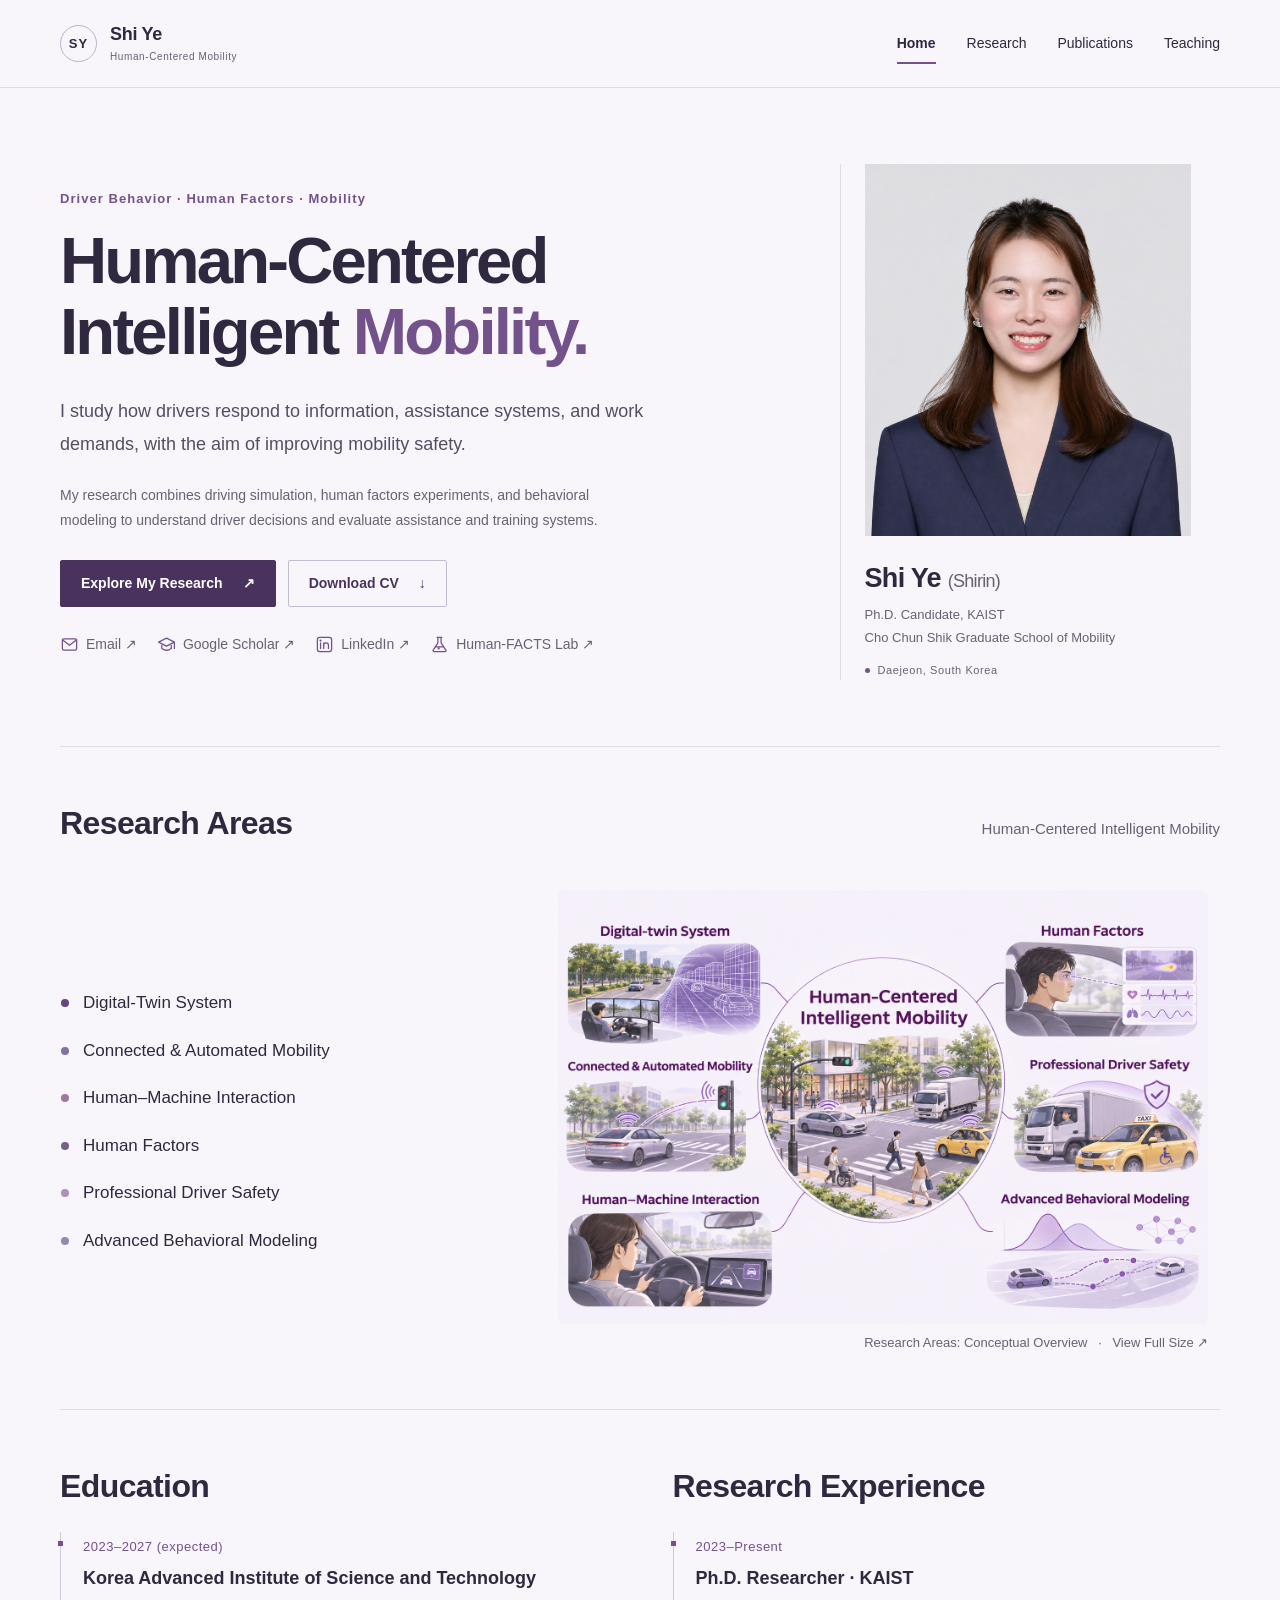
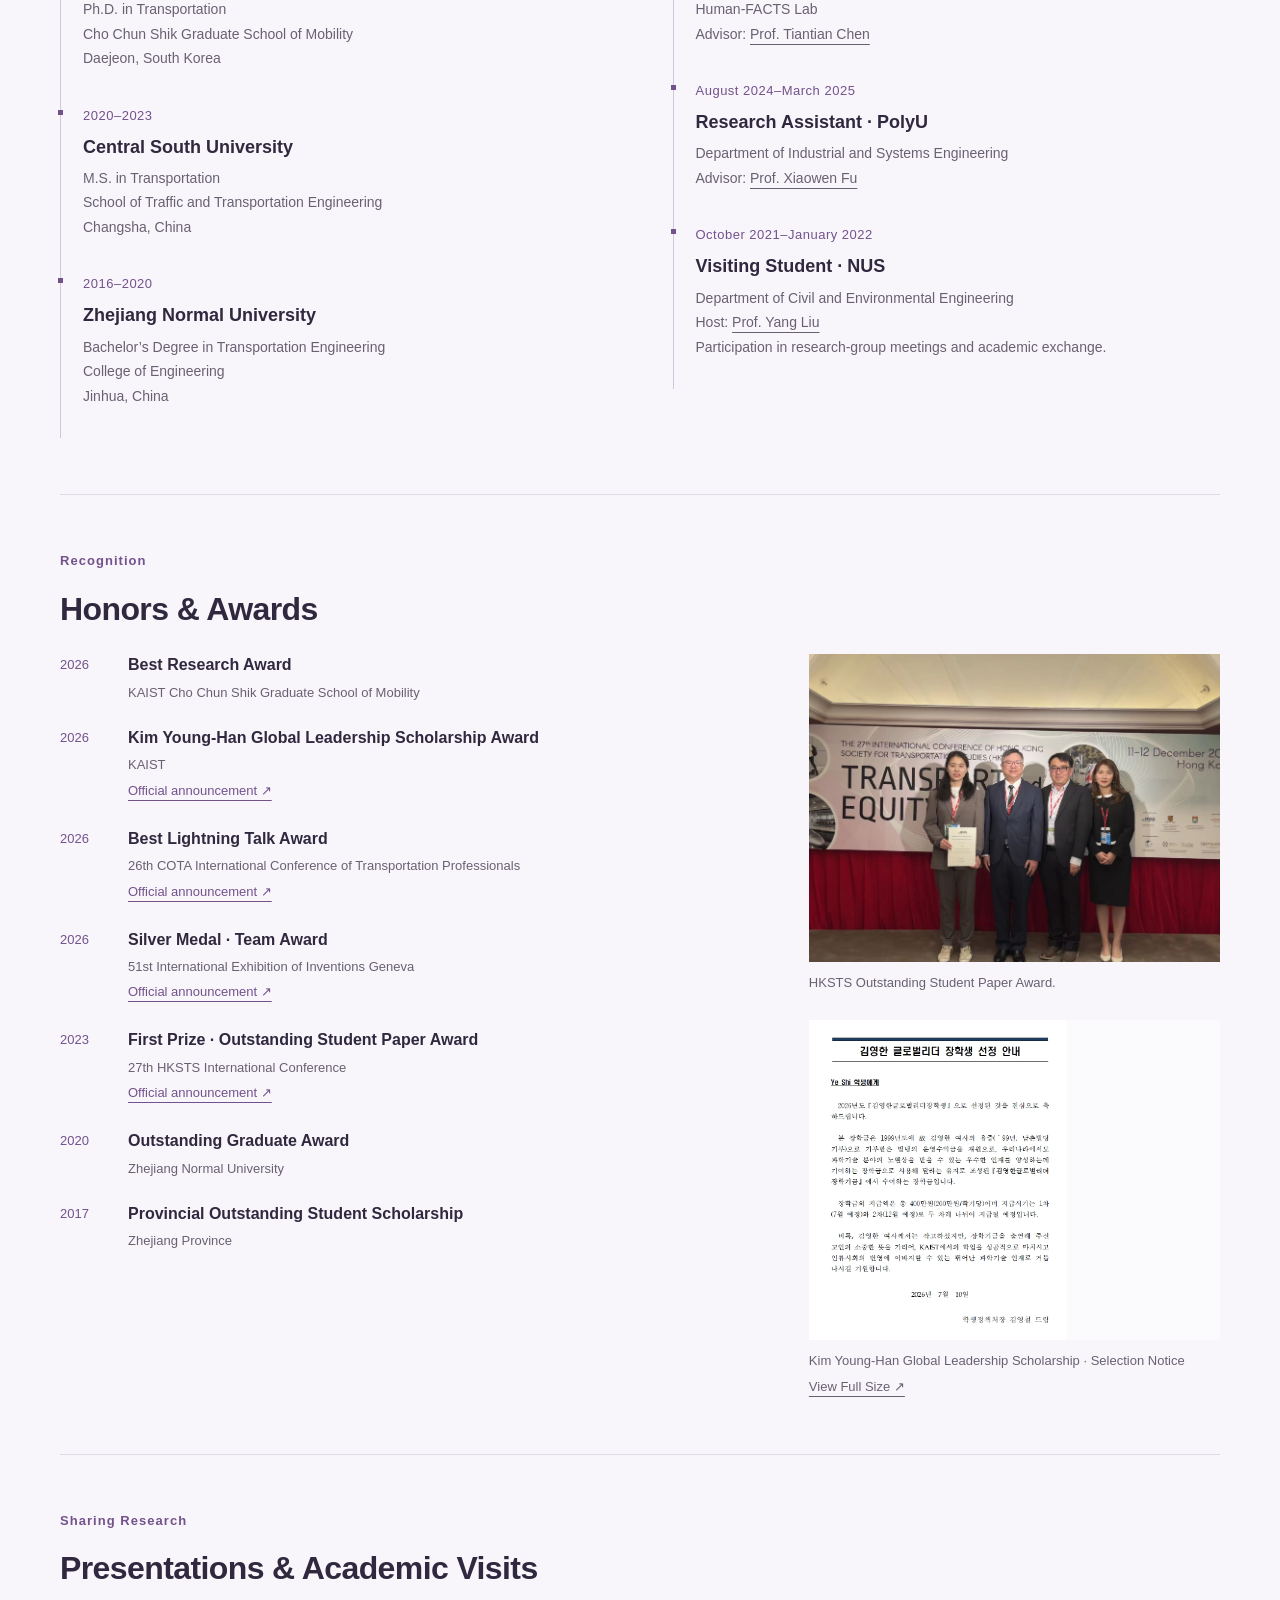
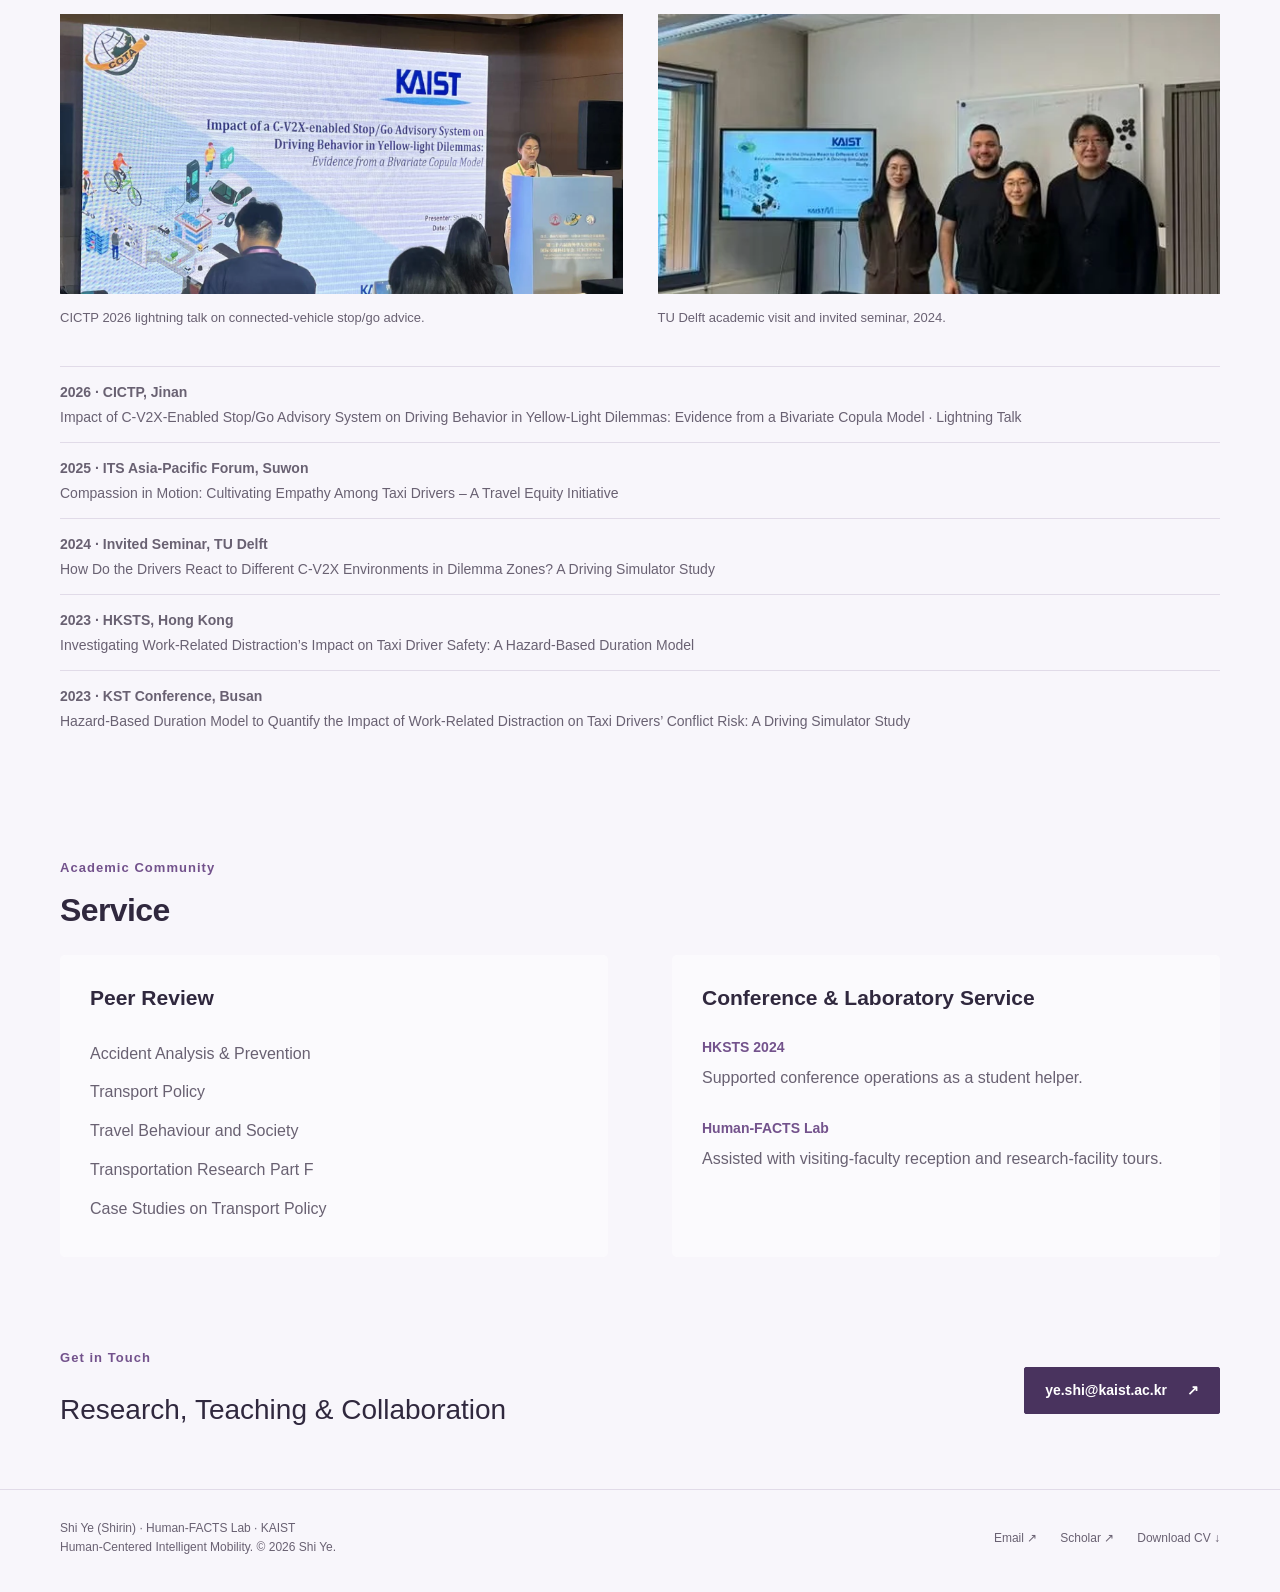
==== commit 01e512e1: "Match the original homepage portrait dimensions" ====
--- a/index.html
+++ b/index.html
@@ -1,10 +1,10 @@
 <!doctype html>
-<html lang="en"><head><meta charset="utf-8"><meta name="viewport" content="width=device-width,initial-scale=1"><meta name="description" content="Shi Ye (Shirin), Ph.D. candidate at KAIST. Research on driver behavior, human factors, driving simulation, and intelligent mobility."><meta name="theme-color" content="#49335e"><title>Human-Centered Intelligent Mobility | Shi Ye</title><link rel="icon" href="favicon.svg" type="image/svg+xml"><link rel="stylesheet" href="styles.css?v=portrait-ivory"><script src="site.js?v=content20261110" defer></script></head><body><a href="#main" class="skip">Skip to content</a><header class="site-header"><div class="container nav-inner"><a class="brand" href="index.html" aria-label="Shi Ye — Home"><span class="brand-mark" aria-hidden="true">SY</span><span>Shi Ye <small>Human-Centered Mobility</small></span></a><button class="menu-toggle" aria-expanded="false" aria-controls="main-nav">Menu</button><nav class="nav-links" id="main-nav" aria-label="Main navigation"><a href="index.html" aria-current="page">Home</a><a href="research.html">Research</a><a href="publications.html">Publications</a><a href="teaching.html">Teaching</a></nav></div></header><main class="container" id="main">
+<html lang="en"><head><meta charset="utf-8"><meta name="viewport" content="width=device-width,initial-scale=1"><meta name="description" content="Shi Ye (Shirin), Ph.D. candidate at KAIST. Research on driver behavior, human factors, driving simulation, and intelligent mobility."><meta name="theme-color" content="#49335e"><title>Human-Centered Intelligent Mobility | Shi Ye</title><link rel="icon" href="favicon.svg" type="image/svg+xml"><link rel="stylesheet" href="styles.css?v=portrait-reference"><script src="site.js?v=content20261110" defer></script></head><body><a href="#main" class="skip">Skip to content</a><header class="site-header"><div class="container nav-inner"><a class="brand" href="index.html" aria-label="Shi Ye — Home"><span class="brand-mark" aria-hidden="true">SY</span><span>Shi Ye <small>Human-Centered Mobility</small></span></a><button class="menu-toggle" aria-expanded="false" aria-controls="main-nav">Menu</button><nav class="nav-links" id="main-nav" aria-label="Main navigation"><a href="index.html" aria-current="page">Home</a><a href="research.html">Research</a><a href="publications.html">Publications</a><a href="teaching.html">Teaching</a></nav></div></header><main class="container" id="main">
 
 
 
 
-<section class="hero"><div><p class="eyebrow">Driver Behavior · Human Factors · Mobility</p><h1>Human-Centered<br>Intelligent <span>Mobility.</span></h1><p class="lead">I study how drivers respond to information, assistance systems, and work demands, with the aim of improving mobility safety.</p><p class="context">My research combines driving simulation, human factors experiments, and behavioral modeling to understand driver decisions and evaluate assistance and training systems.</p><div class="actions"><a class="button" href="research.html">Explore My Research <span aria-hidden="true">↗</span></a><a class="button secondary" href="assets/documents/shi-ye-cv.pdf" download>Download CV <span aria-hidden="true">↓</span></a></div><div class="socials"><a href="mailto:ye.shi@kaist.ac.kr"><svg xmlns="http://www.w3.org/2000/svg" viewbox="0 0 24 24" fill="none" stroke="currentColor" stroke-width="1.6" stroke-linecap="round" stroke-linejoin="round" aria-hidden="true"><rect x="3" y="5" width="18" height="14" rx="2"></rect><path d="m3 6 9 7 9-7"></path></svg>Email ↗</a><a class="" href="https://scholar.google.com/citations?user=i1Y-JIEAAAAJ&amp;hl=zh-CN" target="_blank" rel="noopener noreferrer"><svg xmlns="http://www.w3.org/2000/svg" viewbox="0 0 24 24" fill="none" stroke="currentColor" stroke-width="1.6" stroke-linecap="round" stroke-linejoin="round" aria-hidden="true"><path d="m2 9 10-5 10 5-10 5-10-5Zm4 2v6c4 3 8 3 12 0v-6M22 9v8"></path></svg>Google Scholar ↗</a><a class="" href="https://www.linkedin.com/in/shi-ye-5174b0290/" target="_blank" rel="noopener noreferrer"><svg xmlns="http://www.w3.org/2000/svg" viewbox="0 0 24 24" fill="none" stroke="currentColor" stroke-width="1.6" stroke-linecap="round" stroke-linejoin="round" aria-hidden="true"><rect x="3" y="3" width="18" height="18" rx="3"></rect><path d="M7 10v7M11 17v-7m0 3c0-4 6-4 6 0v4"></path><circle cx="7" cy="7" r=".6"></circle></svg>LinkedIn ↗</a><a class="" href="https://human-facts.kaist.ac.kr/" target="_blank" rel="noopener noreferrer"><svg xmlns="http://www.w3.org/2000/svg" viewbox="0 0 24 24" fill="none" stroke="currentColor" stroke-width="1.6" stroke-linecap="round" stroke-linejoin="round" aria-hidden="true"><path d="M9 3h6M10 3v7L4 19c-.6 1 .1 2 1.3 2h13.4c1.2 0 1.9-1 1.3-2l-6-9V3M7 15h10"></path><circle cx="11" cy="17" r=".6"></circle></svg>Human-FACTS Lab ↗</a></div></div><aside class="profile"><div class="portrait-wrap"><img src="assets/images/shi-ye-portrait-ivory.png" alt="Portrait of Shi Ye" class="" loading="eager" decoding="async"></div><div><h2>Shi Ye <span>(Shirin)</span></h2><p>Ph.D. Candidate, KAIST<br>Cho Chun Shik Graduate School of Mobility</p><p class="place"><span class="dot" aria-hidden="true"></span> Daejeon, South Korea</p></div></aside></section>
+<section class="hero"><div><p class="eyebrow">Driver Behavior · Human Factors · Mobility</p><h1>Human-Centered<br>Intelligent <span>Mobility.</span></h1><p class="lead">I study how drivers respond to information, assistance systems, and work demands, with the aim of improving mobility safety.</p><p class="context">My research combines driving simulation, human factors experiments, and behavioral modeling to understand driver decisions and evaluate assistance and training systems.</p><div class="actions"><a class="button" href="research.html">Explore My Research <span aria-hidden="true">↗</span></a><a class="button secondary" href="assets/documents/shi-ye-cv.pdf" download>Download CV <span aria-hidden="true">↓</span></a></div><div class="socials"><a href="mailto:ye.shi@kaist.ac.kr"><svg xmlns="http://www.w3.org/2000/svg" viewbox="0 0 24 24" fill="none" stroke="currentColor" stroke-width="1.6" stroke-linecap="round" stroke-linejoin="round" aria-hidden="true"><rect x="3" y="5" width="18" height="14" rx="2"></rect><path d="m3 6 9 7 9-7"></path></svg>Email ↗</a><a class="" href="https://scholar.google.com/citations?user=i1Y-JIEAAAAJ&amp;hl=zh-CN" target="_blank" rel="noopener noreferrer"><svg xmlns="http://www.w3.org/2000/svg" viewbox="0 0 24 24" fill="none" stroke="currentColor" stroke-width="1.6" stroke-linecap="round" stroke-linejoin="round" aria-hidden="true"><path d="m2 9 10-5 10 5-10 5-10-5Zm4 2v6c4 3 8 3 12 0v-6M22 9v8"></path></svg>Google Scholar ↗</a><a class="" href="https://www.linkedin.com/in/shi-ye-5174b0290/" target="_blank" rel="noopener noreferrer"><svg xmlns="http://www.w3.org/2000/svg" viewbox="0 0 24 24" fill="none" stroke="currentColor" stroke-width="1.6" stroke-linecap="round" stroke-linejoin="round" aria-hidden="true"><rect x="3" y="3" width="18" height="18" rx="3"></rect><path d="M7 10v7M11 17v-7m0 3c0-4 6-4 6 0v4"></path><circle cx="7" cy="7" r=".6"></circle></svg>LinkedIn ↗</a><a class="" href="https://human-facts.kaist.ac.kr/" target="_blank" rel="noopener noreferrer"><svg xmlns="http://www.w3.org/2000/svg" viewbox="0 0 24 24" fill="none" stroke="currentColor" stroke-width="1.6" stroke-linecap="round" stroke-linejoin="round" aria-hidden="true"><path d="M9 3h6M10 3v7L4 19c-.6 1 .1 2 1.3 2h13.4c1.2 0 1.9-1 1.3-2l-6-9V3M7 15h10"></path><circle cx="11" cy="17" r=".6"></circle></svg>Human-FACTS Lab ↗</a></div></div><aside class="profile"><div class="portrait-wrap"><img src="assets/images/shi-ye-portrait-ivory.png?v=2" alt="Portrait of Shi Ye" class="" loading="eager" decoding="async"></div><div><h2>Shi Ye <span>(Shirin)</span></h2><p>Ph.D. Candidate, KAIST<br>Cho Chun Shik Graduate School of Mobility</p><p class="place"><span class="dot" aria-hidden="true"></span> Daejeon, South Korea</p></div></aside></section>
 
 
 
--- a/styles.css
+++ b/styles.css
@@ -93,3 +93,7 @@
 @media(prefers-reduced-motion:reduce){html{scroll-behavior:auto}}
 
 .publication-intro .pub-count{font-size:14px;line-height:1.75;margin:0}.course h2{margin-bottom:12px}.course .role{margin-bottom:24px}
+
+/* Keep the headshot at the proportions of the supplied reference. */
+.portrait-wrap { max-width: 326px; }
+.portrait-wrap img { width: 100%; height: auto; aspect-ratio: 326 / 372; object-fit: contain; }
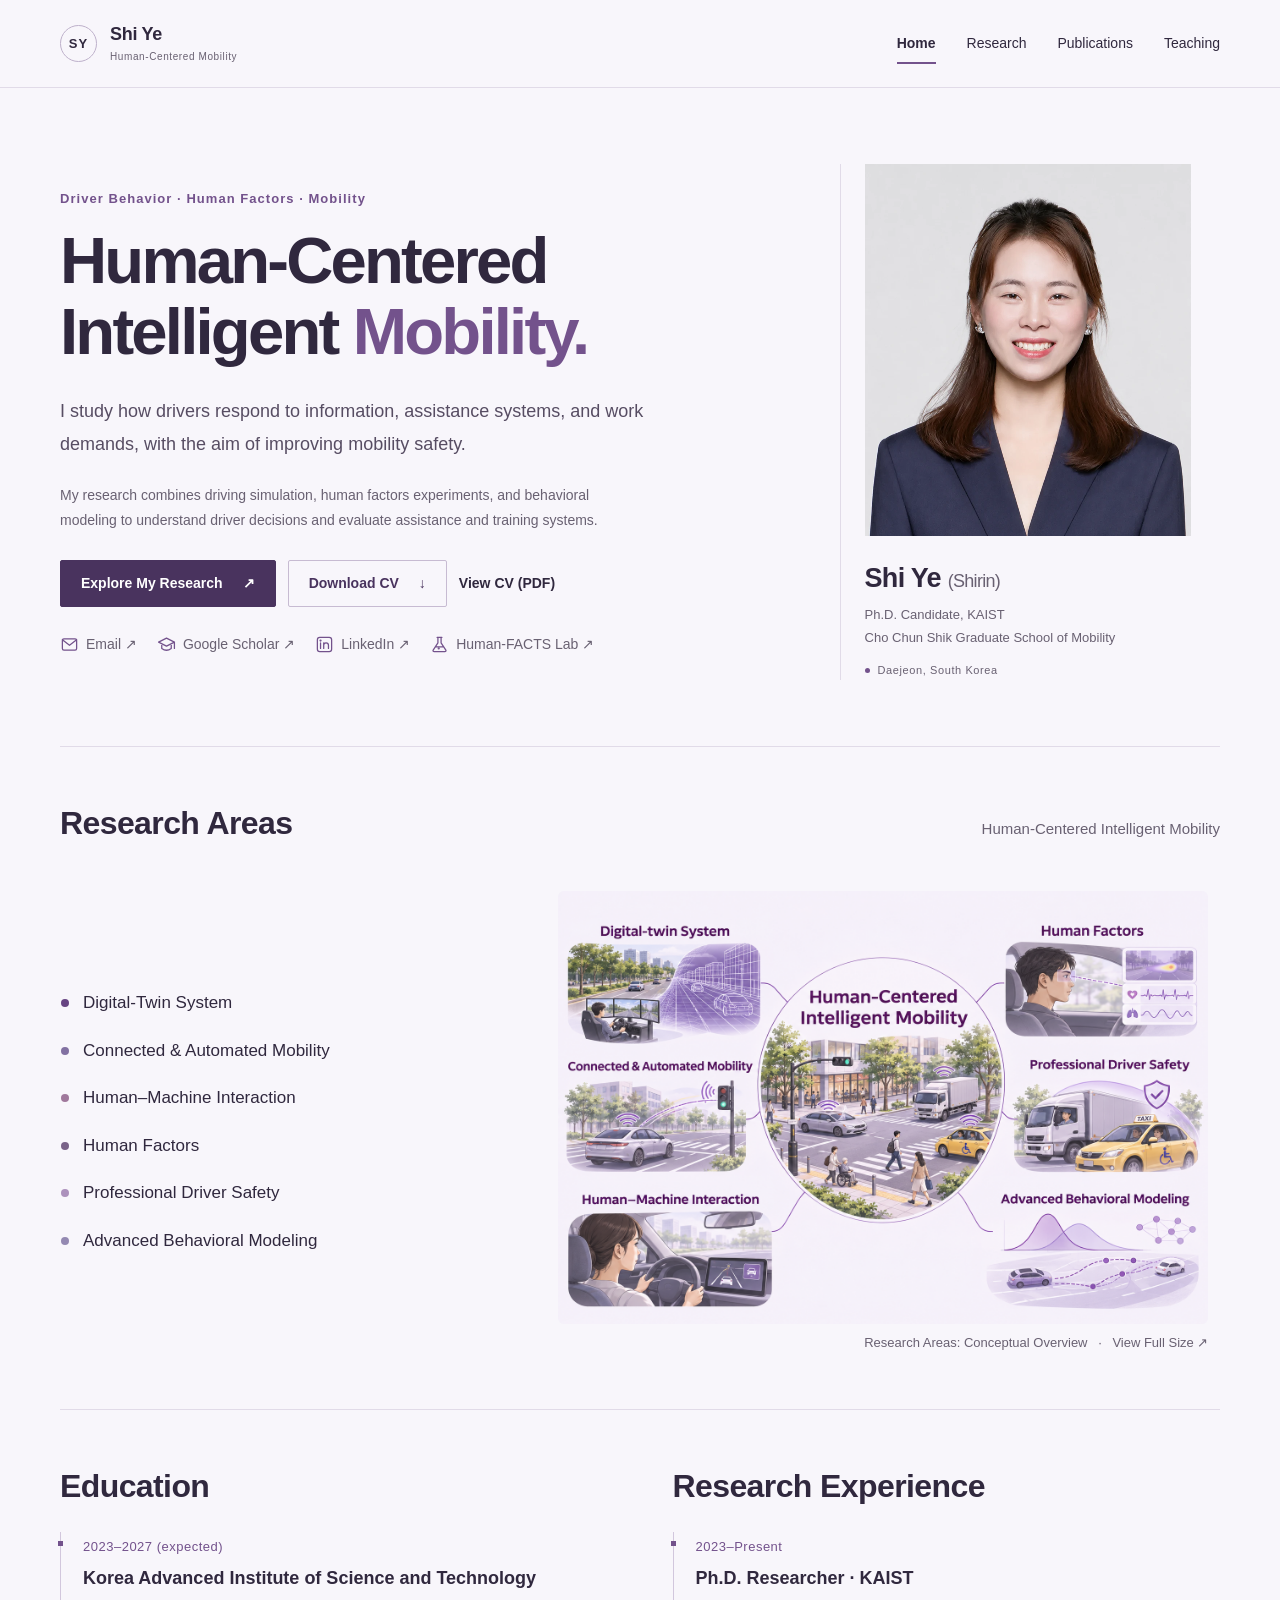
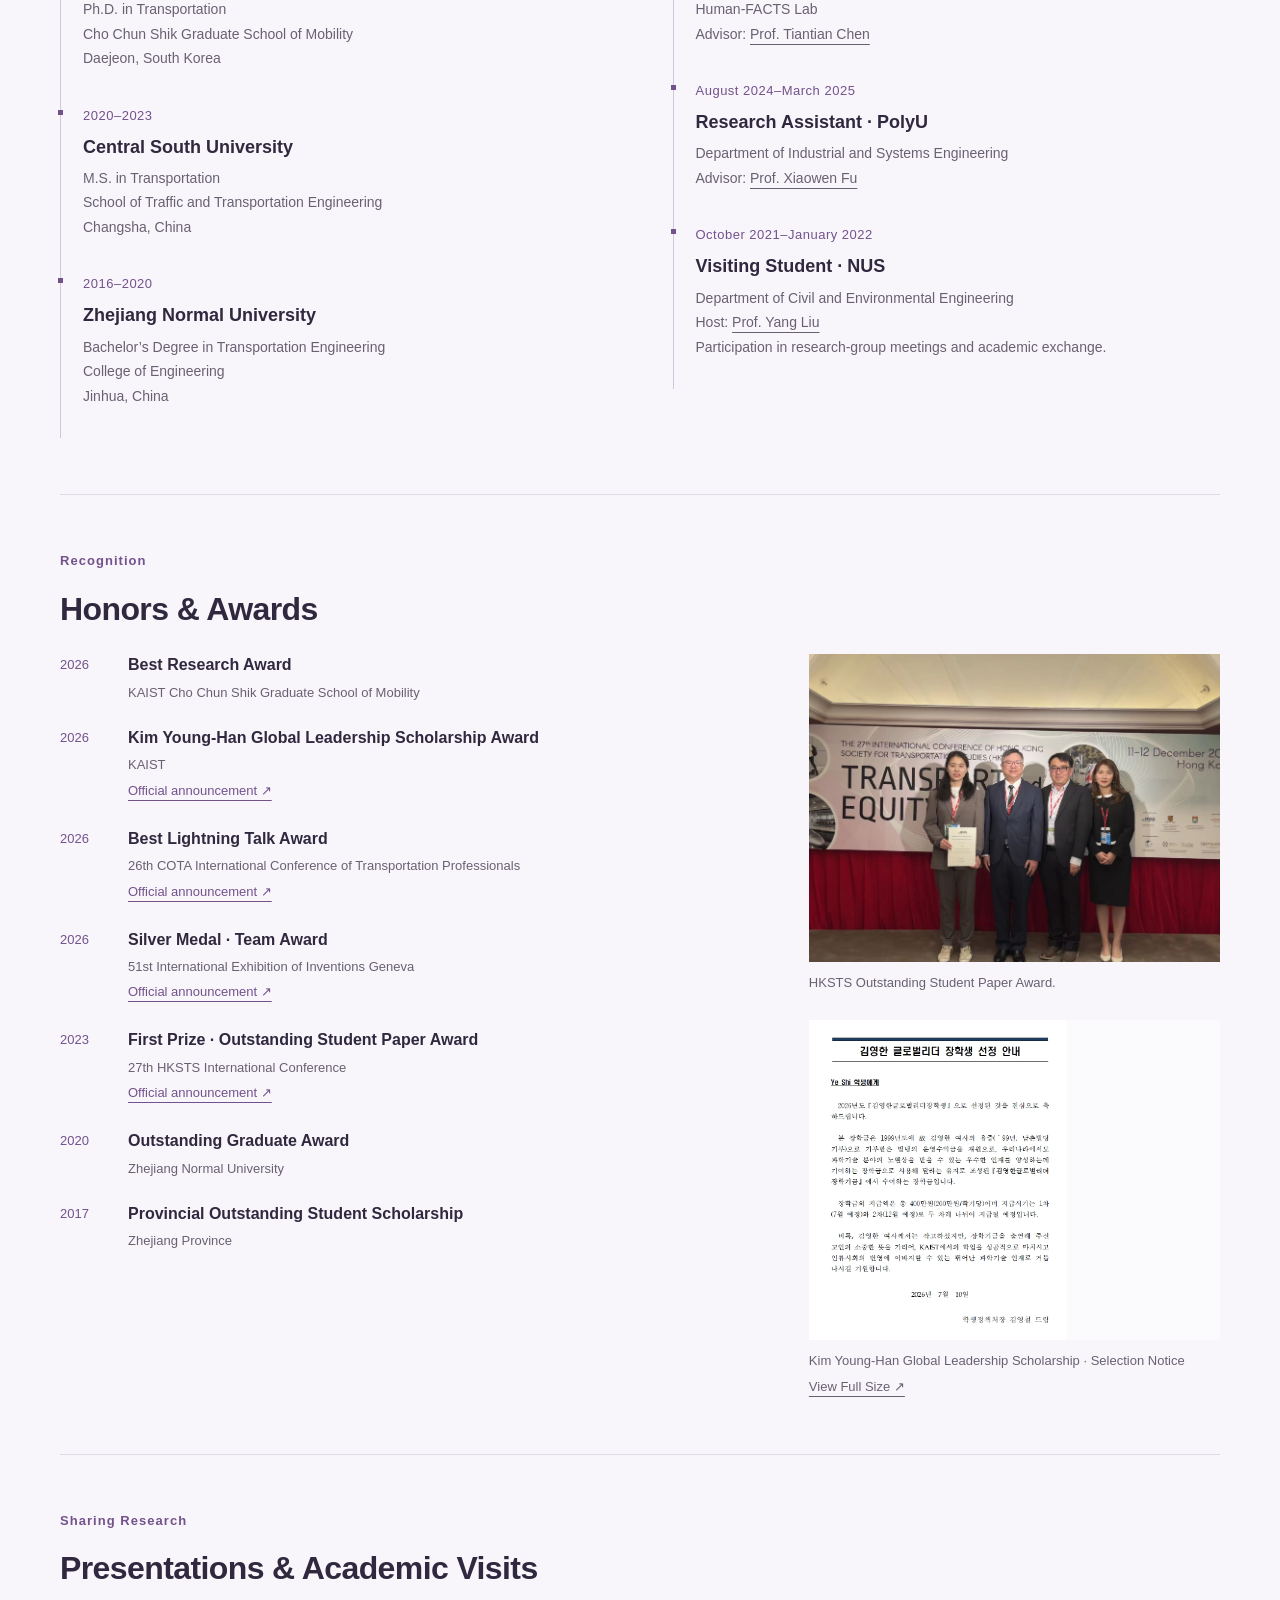
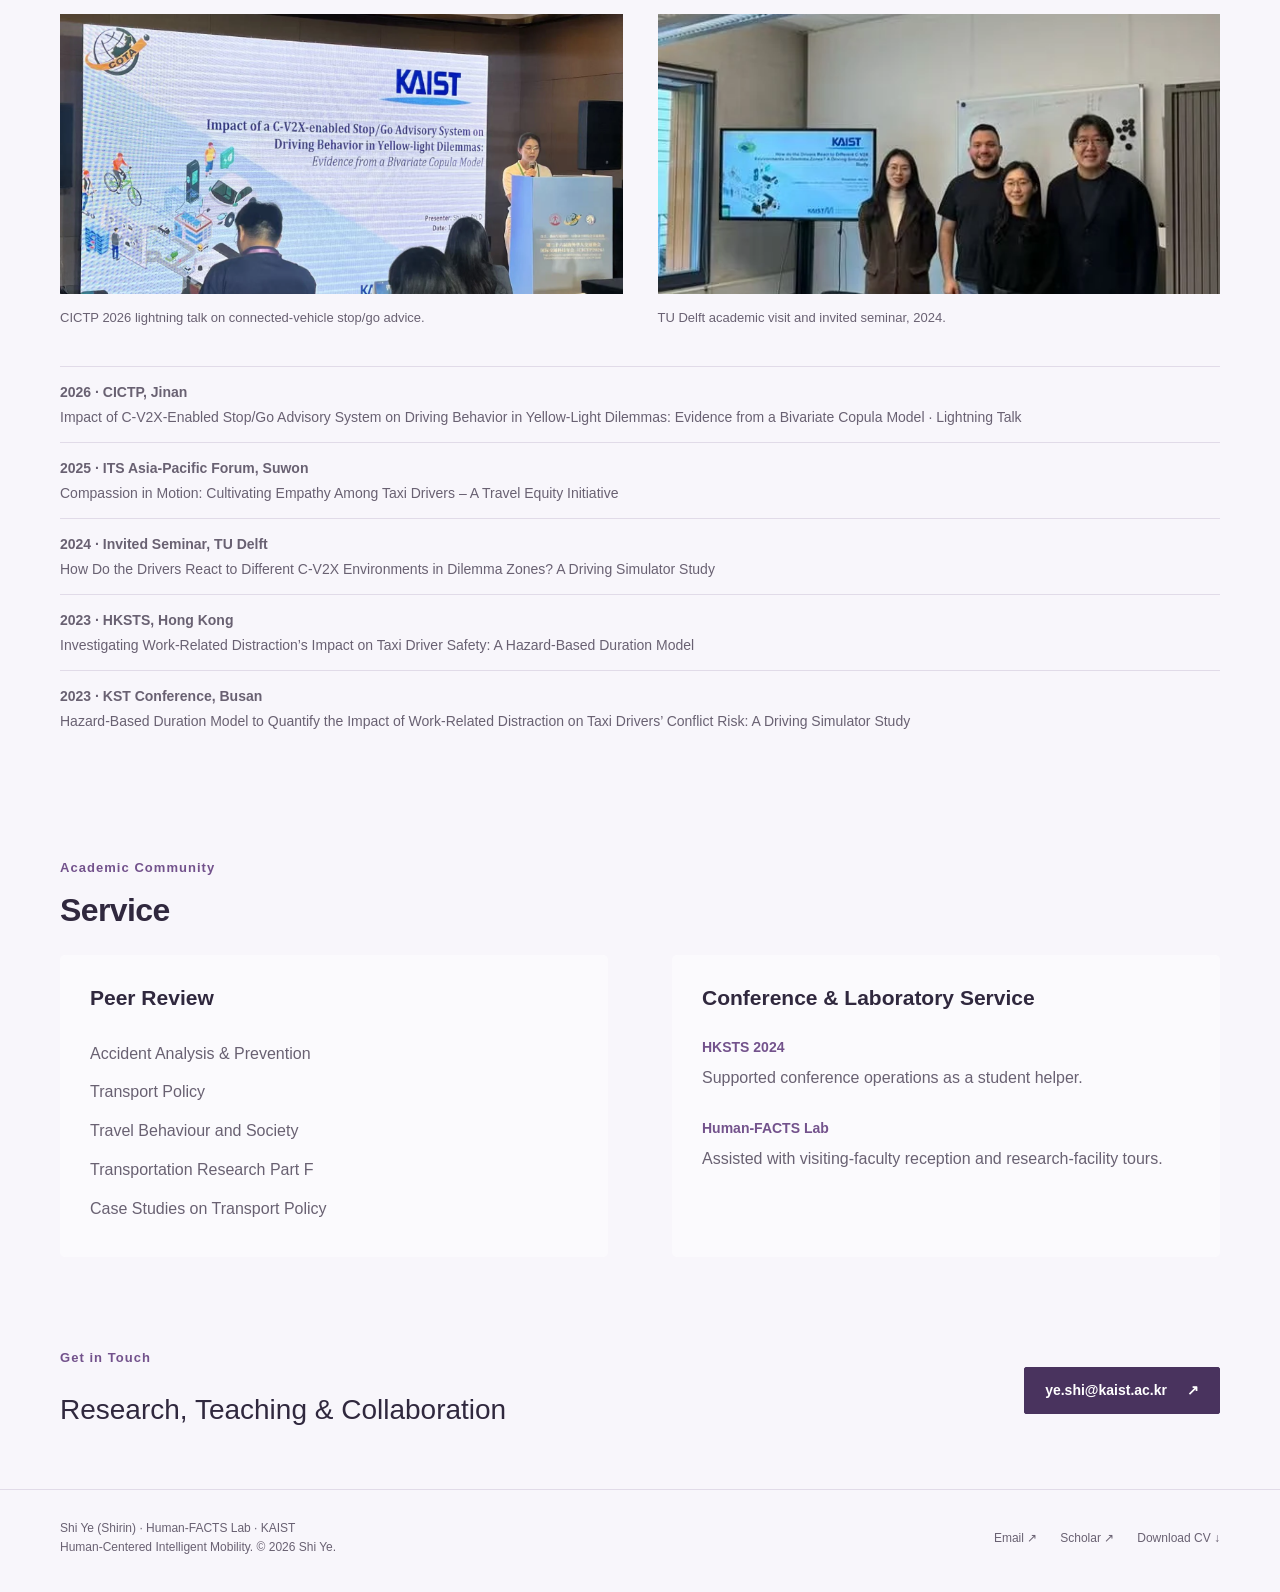
==== commit a4eaac8b: "Restore the original homepage photo and add a PDF viewing option" ====
--- a/index.html
+++ b/index.html
@@ -4,7 +4,7 @@
 
 
 
-<section class="hero"><div><p class="eyebrow">Driver Behavior · Human Factors · Mobility</p><h1>Human-Centered<br>Intelligent <span>Mobility.</span></h1><p class="lead">I study how drivers respond to information, assistance systems, and work demands, with the aim of improving mobility safety.</p><p class="context">My research combines driving simulation, human factors experiments, and behavioral modeling to understand driver decisions and evaluate assistance and training systems.</p><div class="actions"><a class="button" href="research.html">Explore My Research <span aria-hidden="true">↗</span></a><a class="button secondary" href="assets/documents/shi-ye-cv.pdf" download>Download CV <span aria-hidden="true">↓</span></a></div><div class="socials"><a href="mailto:ye.shi@kaist.ac.kr"><svg xmlns="http://www.w3.org/2000/svg" viewbox="0 0 24 24" fill="none" stroke="currentColor" stroke-width="1.6" stroke-linecap="round" stroke-linejoin="round" aria-hidden="true"><rect x="3" y="5" width="18" height="14" rx="2"></rect><path d="m3 6 9 7 9-7"></path></svg>Email ↗</a><a class="" href="https://scholar.google.com/citations?user=i1Y-JIEAAAAJ&amp;hl=zh-CN" target="_blank" rel="noopener noreferrer"><svg xmlns="http://www.w3.org/2000/svg" viewbox="0 0 24 24" fill="none" stroke="currentColor" stroke-width="1.6" stroke-linecap="round" stroke-linejoin="round" aria-hidden="true"><path d="m2 9 10-5 10 5-10 5-10-5Zm4 2v6c4 3 8 3 12 0v-6M22 9v8"></path></svg>Google Scholar ↗</a><a class="" href="https://www.linkedin.com/in/shi-ye-5174b0290/" target="_blank" rel="noopener noreferrer"><svg xmlns="http://www.w3.org/2000/svg" viewbox="0 0 24 24" fill="none" stroke="currentColor" stroke-width="1.6" stroke-linecap="round" stroke-linejoin="round" aria-hidden="true"><rect x="3" y="3" width="18" height="18" rx="3"></rect><path d="M7 10v7M11 17v-7m0 3c0-4 6-4 6 0v4"></path><circle cx="7" cy="7" r=".6"></circle></svg>LinkedIn ↗</a><a class="" href="https://human-facts.kaist.ac.kr/" target="_blank" rel="noopener noreferrer"><svg xmlns="http://www.w3.org/2000/svg" viewbox="0 0 24 24" fill="none" stroke="currentColor" stroke-width="1.6" stroke-linecap="round" stroke-linejoin="round" aria-hidden="true"><path d="M9 3h6M10 3v7L4 19c-.6 1 .1 2 1.3 2h13.4c1.2 0 1.9-1 1.3-2l-6-9V3M7 15h10"></path><circle cx="11" cy="17" r=".6"></circle></svg>Human-FACTS Lab ↗</a></div></div><aside class="profile"><div class="portrait-wrap"><img src="assets/images/shi-ye-portrait-ivory.png?v=2" alt="Portrait of Shi Ye" class="" loading="eager" decoding="async"></div><div><h2>Shi Ye <span>(Shirin)</span></h2><p>Ph.D. Candidate, KAIST<br>Cho Chun Shik Graduate School of Mobility</p><p class="place"><span class="dot" aria-hidden="true"></span> Daejeon, South Korea</p></div></aside></section>
+<section class="hero"><div><p class="eyebrow">Driver Behavior · Human Factors · Mobility</p><h1>Human-Centered<br>Intelligent <span>Mobility.</span></h1><p class="lead">I study how drivers respond to information, assistance systems, and work demands, with the aim of improving mobility safety.</p><p class="context">My research combines driving simulation, human factors experiments, and behavioral modeling to understand driver decisions and evaluate assistance and training systems.</p><div class="actions"><a class="button" href="research.html">Explore My Research <span aria-hidden="true">↗</span></a><a class="button secondary" href="assets/documents/shi-ye-cv.pdf?v=1de2608" download="Shi Ye CV.pdf">Download CV <span aria-hidden="true">↓</span></a><a class="text-link" href="assets/documents/shi-ye-cv.pdf?v=1de2608" target="_blank" rel="noopener">View CV (PDF)</a></div><div class="socials"><a href="mailto:ye.shi@kaist.ac.kr"><svg xmlns="http://www.w3.org/2000/svg" viewbox="0 0 24 24" fill="none" stroke="currentColor" stroke-width="1.6" stroke-linecap="round" stroke-linejoin="round" aria-hidden="true"><rect x="3" y="5" width="18" height="14" rx="2"></rect><path d="m3 6 9 7 9-7"></path></svg>Email ↗</a><a class="" href="https://scholar.google.com/citations?user=i1Y-JIEAAAAJ&amp;hl=zh-CN" target="_blank" rel="noopener noreferrer"><svg xmlns="http://www.w3.org/2000/svg" viewbox="0 0 24 24" fill="none" stroke="currentColor" stroke-width="1.6" stroke-linecap="round" stroke-linejoin="round" aria-hidden="true"><path d="m2 9 10-5 10 5-10 5-10-5Zm4 2v6c4 3 8 3 12 0v-6M22 9v8"></path></svg>Google Scholar ↗</a><a class="" href="https://www.linkedin.com/in/shi-ye-5174b0290/" target="_blank" rel="noopener noreferrer"><svg xmlns="http://www.w3.org/2000/svg" viewbox="0 0 24 24" fill="none" stroke="currentColor" stroke-width="1.6" stroke-linecap="round" stroke-linejoin="round" aria-hidden="true"><rect x="3" y="3" width="18" height="18" rx="3"></rect><path d="M7 10v7M11 17v-7m0 3c0-4 6-4 6 0v4"></path><circle cx="7" cy="7" r=".6"></circle></svg>LinkedIn ↗</a><a class="" href="https://human-facts.kaist.ac.kr/" target="_blank" rel="noopener noreferrer"><svg xmlns="http://www.w3.org/2000/svg" viewbox="0 0 24 24" fill="none" stroke="currentColor" stroke-width="1.6" stroke-linecap="round" stroke-linejoin="round" aria-hidden="true"><path d="M9 3h6M10 3v7L4 19c-.6 1 .1 2 1.3 2h13.4c1.2 0 1.9-1 1.3-2l-6-9V3M7 15h10"></path><circle cx="11" cy="17" r=".6"></circle></svg>Human-FACTS Lab ↗</a></div></div><aside class="profile"><div class="portrait-wrap"><img src="assets/images/shi-ye-original-headshot.png" alt="Portrait of Shi Ye" class="" loading="eager" decoding="async"></div><div><h2>Shi Ye <span>(Shirin)</span></h2><p>Ph.D. Candidate, KAIST<br>Cho Chun Shik Graduate School of Mobility</p><p class="place"><span class="dot" aria-hidden="true"></span> Daejeon, South Korea</p></div></aside></section>
 
 
 
@@ -24,4 +24,4 @@
 
 
 
-<section class="about-section service-section" id="service"><p class="eyebrow">Academic Community</p><h2>Service</h2><div class="services"><div><h3>Peer Review</h3><ul><li>Accident Analysis &amp; Prevention</li><li>Transport Policy</li><li>Travel Behaviour and Society</li><li>Transportation Research Part F</li><li>Case Studies on Transport Policy</li></ul></div><div><h3>Conference &amp; Laboratory Service</h3><div class="service-entry"><h4>HKSTS 2024</h4><p>Supported conference operations as a student helper.</p></div><div class="service-entry"><h4>Human-FACTS Lab</h4><p>Assisted with visiting-faculty reception and research-facility tours.</p></div></div></div></section><section class="contact-strip"><div><p class="eyebrow">Get in Touch</p><h2>Research, Teaching &amp; Collaboration</h2></div><a class="button" href="mailto:ye.shi@kaist.ac.kr">ye.shi@kaist.ac.kr <span aria-hidden="true">↗</span></a></section></main><footer class="site-footer"><div class="container footer-inner"><div><p>Shi Ye (Shirin) · Human-FACTS Lab · KAIST</p><p>Human-Centered Intelligent Mobility. © 2026 Shi Ye.</p></div><div class="footer-links"><a href="mailto:ye.shi@kaist.ac.kr">Email ↗</a><a class="" href="https://scholar.google.com/citations?user=i1Y-JIEAAAAJ&amp;hl=zh-CN" target="_blank" rel="noopener noreferrer">Scholar ↗</a><a href="assets/documents/shi-ye-cv.pdf" download>Download CV ↓</a></div></div></footer></body></html>
+<section class="about-section service-section" id="service"><p class="eyebrow">Academic Community</p><h2>Service</h2><div class="services"><div><h3>Peer Review</h3><ul><li>Accident Analysis &amp; Prevention</li><li>Transport Policy</li><li>Travel Behaviour and Society</li><li>Transportation Research Part F</li><li>Case Studies on Transport Policy</li></ul></div><div><h3>Conference &amp; Laboratory Service</h3><div class="service-entry"><h4>HKSTS 2024</h4><p>Supported conference operations as a student helper.</p></div><div class="service-entry"><h4>Human-FACTS Lab</h4><p>Assisted with visiting-faculty reception and research-facility tours.</p></div></div></div></section><section class="contact-strip"><div><p class="eyebrow">Get in Touch</p><h2>Research, Teaching &amp; Collaboration</h2></div><a class="button" href="mailto:ye.shi@kaist.ac.kr">ye.shi@kaist.ac.kr <span aria-hidden="true">↗</span></a></section></main><footer class="site-footer"><div class="container footer-inner"><div><p>Shi Ye (Shirin) · Human-FACTS Lab · KAIST</p><p>Human-Centered Intelligent Mobility. © 2026 Shi Ye.</p></div><div class="footer-links"><a href="mailto:ye.shi@kaist.ac.kr">Email ↗</a><a class="" href="https://scholar.google.com/citations?user=i1Y-JIEAAAAJ&amp;hl=zh-CN" target="_blank" rel="noopener noreferrer">Scholar ↗</a><a href="assets/documents/shi-ye-cv.pdf?v=1de2608" download="Shi Ye CV.pdf">Download CV ↓</a></div></div></footer></body></html>
